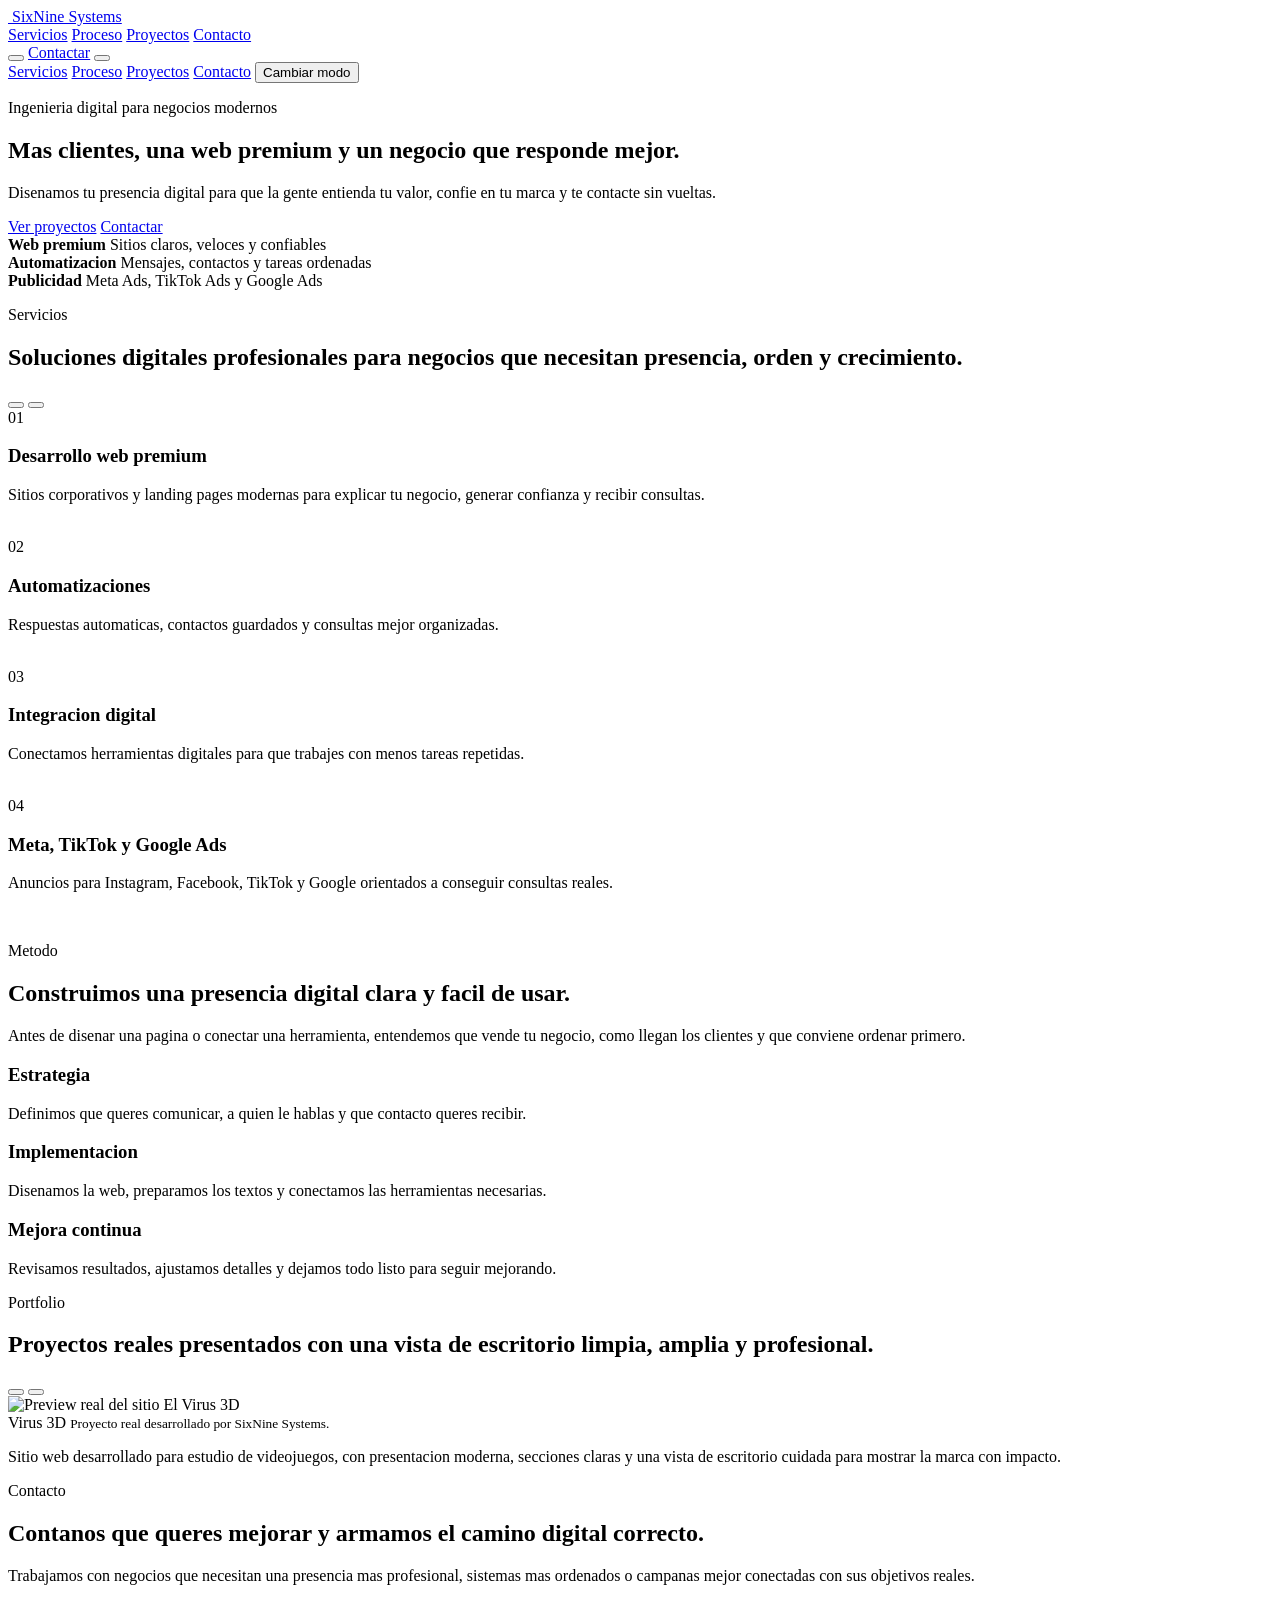
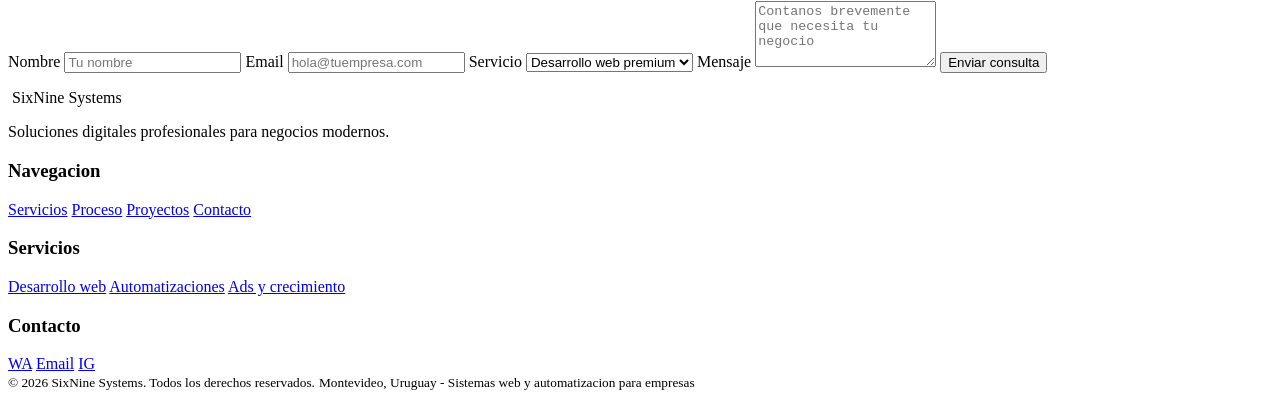
==== index.html @ ddf838e5 "Add initial HTML structure for SixNine Systems website This is the initial commit for the index.html" ====
<!doctype html>
<html lang="es">
  <head>
    <meta charset="UTF-8" />
    <meta name="viewport" content="width=device-width, initial-scale=1.0" />
    <title>SixNine Systems | Sistemas web y automatizacion para empresas</title>
    <meta
      name="description"
      content="SixNine Systems desarrolla landing pages, sitios web premium, automatizaciones, integraciones digitales y campanas de crecimiento para negocios modernos."
    />
    <link rel="preconnect" href="https://fonts.googleapis.com" />
    <link rel="preconnect" href="https://fonts.gstatic.com" crossorigin />
    <link
      href="https://fonts.googleapis.com/css2?family=Inter:wght@400;500;600;700;800&display=swap"
      rel="stylesheet"
    />
    <link rel="stylesheet" href="./styles.css?v=17" />
    <link rel="icon" href="./assets/favicon.ico" sizes="any" />
    <link rel="icon" type="image/png" href="./assets/favicon-69.png" />
    <link rel="apple-touch-icon" href="./assets/favicon/favicon-180.png" />
  </head>
  <body class="services-page" data-theme="light">
    <header class="site-header" data-header>
      <a class="brand" href="#top" aria-label="SixNine Systems inicio">
        <span class="brand-mark">
          <img src="./assets/logo-69.png" alt="" aria-hidden="true" />
        </span>
        <span>SixNine Systems</span>
      </a>
      <nav class="desktop-nav" aria-label="Navegacion principal">
        <a href="#servicios">Servicios</a>
        <a href="#proceso">Proceso</a>
        <a href="#portfolio">Proyectos</a>
        <a href="#contacto">Contacto</a>
      </nav>
      <button class="theme-toggle" type="button" aria-label="Cambiar a modo oscuro" data-theme-toggle>
        <span></span>
      </button>
      <a class="header-cta" href="#contacto">Contactar</a>
      <button class="menu-button" type="button" aria-label="Abrir menu" data-menu-button>
        <span></span>
        <span></span>
      </button>
    </header>

    <div class="mobile-panel" data-mobile-panel>
      <a href="#servicios">Servicios</a>
      <a href="#proceso">Proceso</a>
      <a href="#portfolio">Proyectos</a>
      <a href="#contacto">Contacto</a>
      <button class="mobile-theme" type="button" data-theme-toggle-mobile>Cambiar modo</button>
    </div>

    <main id="top">
      <section class="hero section-shell">
        <div class="hero-copy">
          <p class="eyebrow">Ingenieria digital para negocios modernos</p>
          <h1>Mas clientes, una web premium y un negocio que responde mejor.</h1>
          <p class="hero-text">
            Disenamos tu presencia digital para que la gente entienda tu valor, confie en tu marca y te contacte sin vueltas.
          </p>
          <div class="hero-actions">
            <a class="button primary" href="#portfolio">Ver proyectos</a>
            <a class="button secondary" href="#contacto">Contactar</a>
          </div>
        </div>
      </section>

      <section class="proof-strip" aria-label="Capacidades">
        <div>
          <strong>Web premium</strong>
          <span>Sitios claros, veloces y confiables</span>
        </div>
        <div>
          <strong>Automatizacion</strong>
          <span>Mensajes, contactos y tareas ordenadas</span>
        </div>
        <div>
          <strong>Publicidad</strong>
          <span>Meta Ads, TikTok Ads y Google Ads</span>
        </div>
      </section>

      <section class="section-shell split" id="servicios">
        <div class="section-heading services-heading">
          <div>
            <p class="eyebrow">Servicios</p>
            <h2>Soluciones digitales profesionales para negocios que necesitan presencia, orden y crecimiento.</h2>
          </div>
          <div class="carousel-controls service-controls" aria-label="Controles del carrusel de servicios">
            <button type="button" aria-label="Servicio anterior" data-services-prev></button>
            <button type="button" aria-label="Servicio siguiente" data-services-next></button>
          </div>
        </div>
        <div class="services-carousel" aria-label="Carrusel de servicios profesionales">
          <div class="services-track" data-services-track>
            <article class="service-card service-slide large is-active">
              <span>01</span>
              <h3>Desarrollo web premium</h3>
              <p>Sitios corporativos y landing pages modernas para explicar tu negocio, generar confianza y recibir consultas.</p>
              <img class="service-visual" src="./assets/service-web-premium.svg" alt="" aria-hidden="true" />
            </article>
            <article class="service-card service-slide">
              <span>02</span>
              <h3>Automatizaciones</h3>
              <p>Respuestas automaticas, contactos guardados y consultas mejor organizadas.</p>
              <img class="service-visual" src="./assets/service-automation.svg" alt="" aria-hidden="true" />
            </article>
            <article class="service-card service-slide">
              <span>03</span>
              <h3>Integracion digital</h3>
              <p>Conectamos herramientas digitales para que trabajes con menos tareas repetidas.</p>
              <img class="service-visual" src="./assets/service-integration.svg" alt="" aria-hidden="true" />
            </article>
            <article class="service-card service-slide">
              <span>04</span>
              <h3>Meta, TikTok y Google Ads</h3>
              <p>Anuncios para Instagram, Facebook, TikTok y Google orientados a conseguir consultas reales.</p>
              <img class="service-visual" src="./assets/service-ads-dashboard.svg" alt="" aria-hidden="true" />
            </article>
          </div>
        </div>
      </section>

      <section class="feature-band" id="proceso">
        <div class="section-shell automation-layout">
          <div>
            <p class="eyebrow">Metodo</p>
            <h2>Construimos una presencia digital clara y facil de usar.</h2>
            <p>
              Antes de disenar una pagina o conectar una herramienta, entendemos que vende tu negocio,
              como llegan los clientes y que conviene ordenar primero.
            </p>
          </div>
          <div class="automation-list">
            <article>
              <h3>Estrategia</h3>
              <p>Definimos que queres comunicar, a quien le hablas y que contacto queres recibir.</p>
            </article>
            <article>
              <h3>Implementacion</h3>
              <p>Disenamos la web, preparamos los textos y conectamos las herramientas necesarias.</p>
            </article>
            <article>
              <h3>Mejora continua</h3>
              <p>Revisamos resultados, ajustamos detalles y dejamos todo listo para seguir mejorando.</p>
            </article>
          </div>
        </div>
      </section>

      <section class="portfolio-section" id="portfolio">
        <div class="section-shell">
          <div class="section-heading portfolio-heading">
            <div>
              <p class="eyebrow">Portfolio</p>
              <h2>Proyectos reales presentados con una vista de escritorio limpia, amplia y profesional.</h2>
            </div>
            <div class="carousel-controls" aria-label="Controles del carrusel">
              <button type="button" aria-label="Proyecto anterior" data-carousel-prev></button>
              <button type="button" aria-label="Proyecto siguiente" data-carousel-next></button>
            </div>
          </div>
          <div class="portfolio-carousel" aria-label="Carrusel de proyectos destacados">
            <div class="carousel-track" data-carousel-track>
              <article class="portfolio-slide is-active real-project">
                <div class="project-preview clean-preview">
                  <div class="desktop-mockup image-mockup portfolio-photo">
                    <div class="mockup-bar"><span></span><span></span><span></span></div>
                    <img src="./assets/virus3d-preview.webp" alt="Preview real del sitio El Virus 3D" />
                  </div>
                </div>
                <div>
                  <span>Virus 3D</span>
                  <small>Proyecto real desarrollado por SixNine Systems.</small>
                  <p>Sitio web desarrollado para estudio de videojuegos, con presentacion moderna, secciones claras y una vista de escritorio cuidada para mostrar la marca con impacto.</p>
                </div>
              </article>
            </div>
            <div class="carousel-dots" data-carousel-dots aria-label="Indicadores del carrusel"></div>
          </div>
        </div>
      </section>

      <section class="section-shell contact-section" id="contacto">
        <div>
          <p class="eyebrow">Contacto</p>
          <h2>Contanos que queres mejorar y armamos el camino digital correcto.</h2>
          <p>
            Trabajamos con negocios que necesitan una presencia mas profesional, sistemas mas ordenados o campanas
            mejor conectadas con sus objetivos reales.
          </p>
        </div>
        <form class="contact-form" action="mailto:sixninesystems@gmail.com" method="post" enctype="text/plain" data-contact-form>
          <label>
            Nombre
            <input type="text" name="nombre" placeholder="Tu nombre" required />
          </label>
          <label>
            Email
            <input type="email" name="email" placeholder="hola@tuempresa.com" required />
          </label>
          <label>
            Servicio
            <select name="servicio">
              <option>Desarrollo web premium</option>
              <option>Landing page moderna</option>
              <option>Automatizaciones</option>
              <option>Meta Ads</option>
              <option>Google Ads</option>
            </select>
          </label>
          <label>
            Mensaje
            <textarea name="mensaje" rows="4" placeholder="Contanos brevemente que necesita tu negocio" required></textarea>
          </label>
          <button class="button primary" type="submit">Enviar consulta</button>
          <p class="form-note" data-contact-message aria-live="polite"></p>
        </form>
      </section>
    </main>

    <footer class="site-footer">
      <div class="footer-grid">
        <div class="footer-brand">
          <div class="footer-brand-head">
            <span class="footer-logo-mark">
              <img src="./assets/logo-69.png" alt="" aria-hidden="true" />
            </span>
            <span>SixNine Systems</span>
          </div>
          <p>Soluciones digitales profesionales para negocios modernos.</p>
        </div>
        <div>
          <h3>Navegacion</h3>
          <a href="#servicios">Servicios</a>
          <a href="#proceso">Proceso</a>
          <a href="#portfolio">Proyectos</a>
          <a href="#contacto">Contacto</a>
        </div>
        <div>
          <h3>Servicios</h3>
          <a href="#servicios">Desarrollo web</a>
          <a href="#servicios">Automatizaciones</a>
          <a href="#servicios">Ads y crecimiento</a>
        </div>
        <div>
          <h3>Contacto</h3>
          <div class="footer-social" aria-label="Canales de contacto">
            <a href="https://wa.me/59892663598" target="_blank" rel="noopener noreferrer" aria-label="WhatsApp">WA</a>
            <a href="mailto:sixninesystems@gmail.com" aria-label="Correo">Email</a>
            <a href="https://instagram.com/sixnine.systems" target="_blank" rel="noopener noreferrer" aria-label="Instagram">IG</a>
          </div>
        </div>
      </div>
      <div class="footer-bottom">
        <small>&copy; 2026 SixNine Systems. Todos los derechos reservados.</small>
        <small>Montevideo, Uruguay - Sistemas web y automatizacion para empresas</small>
      </div>
    </footer>

    <script src="./script.js"></script>
  </body>
</html>
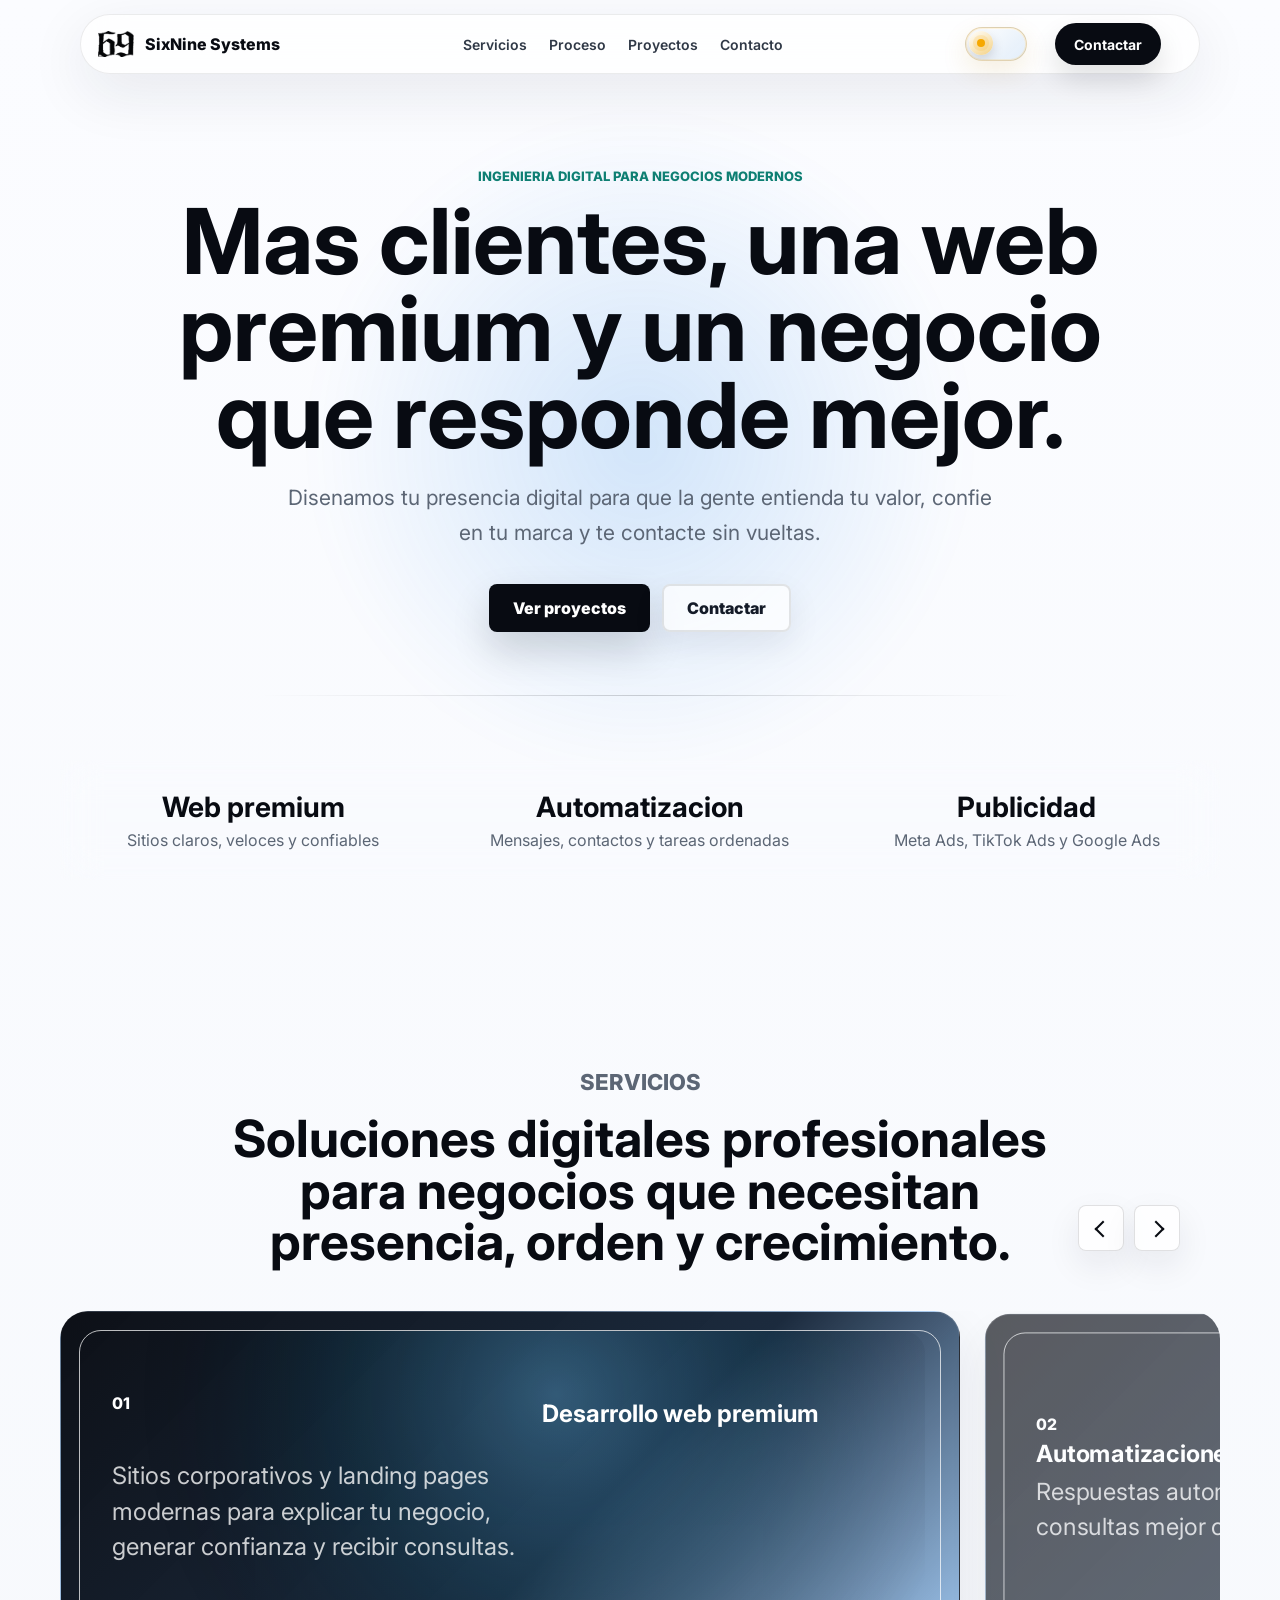
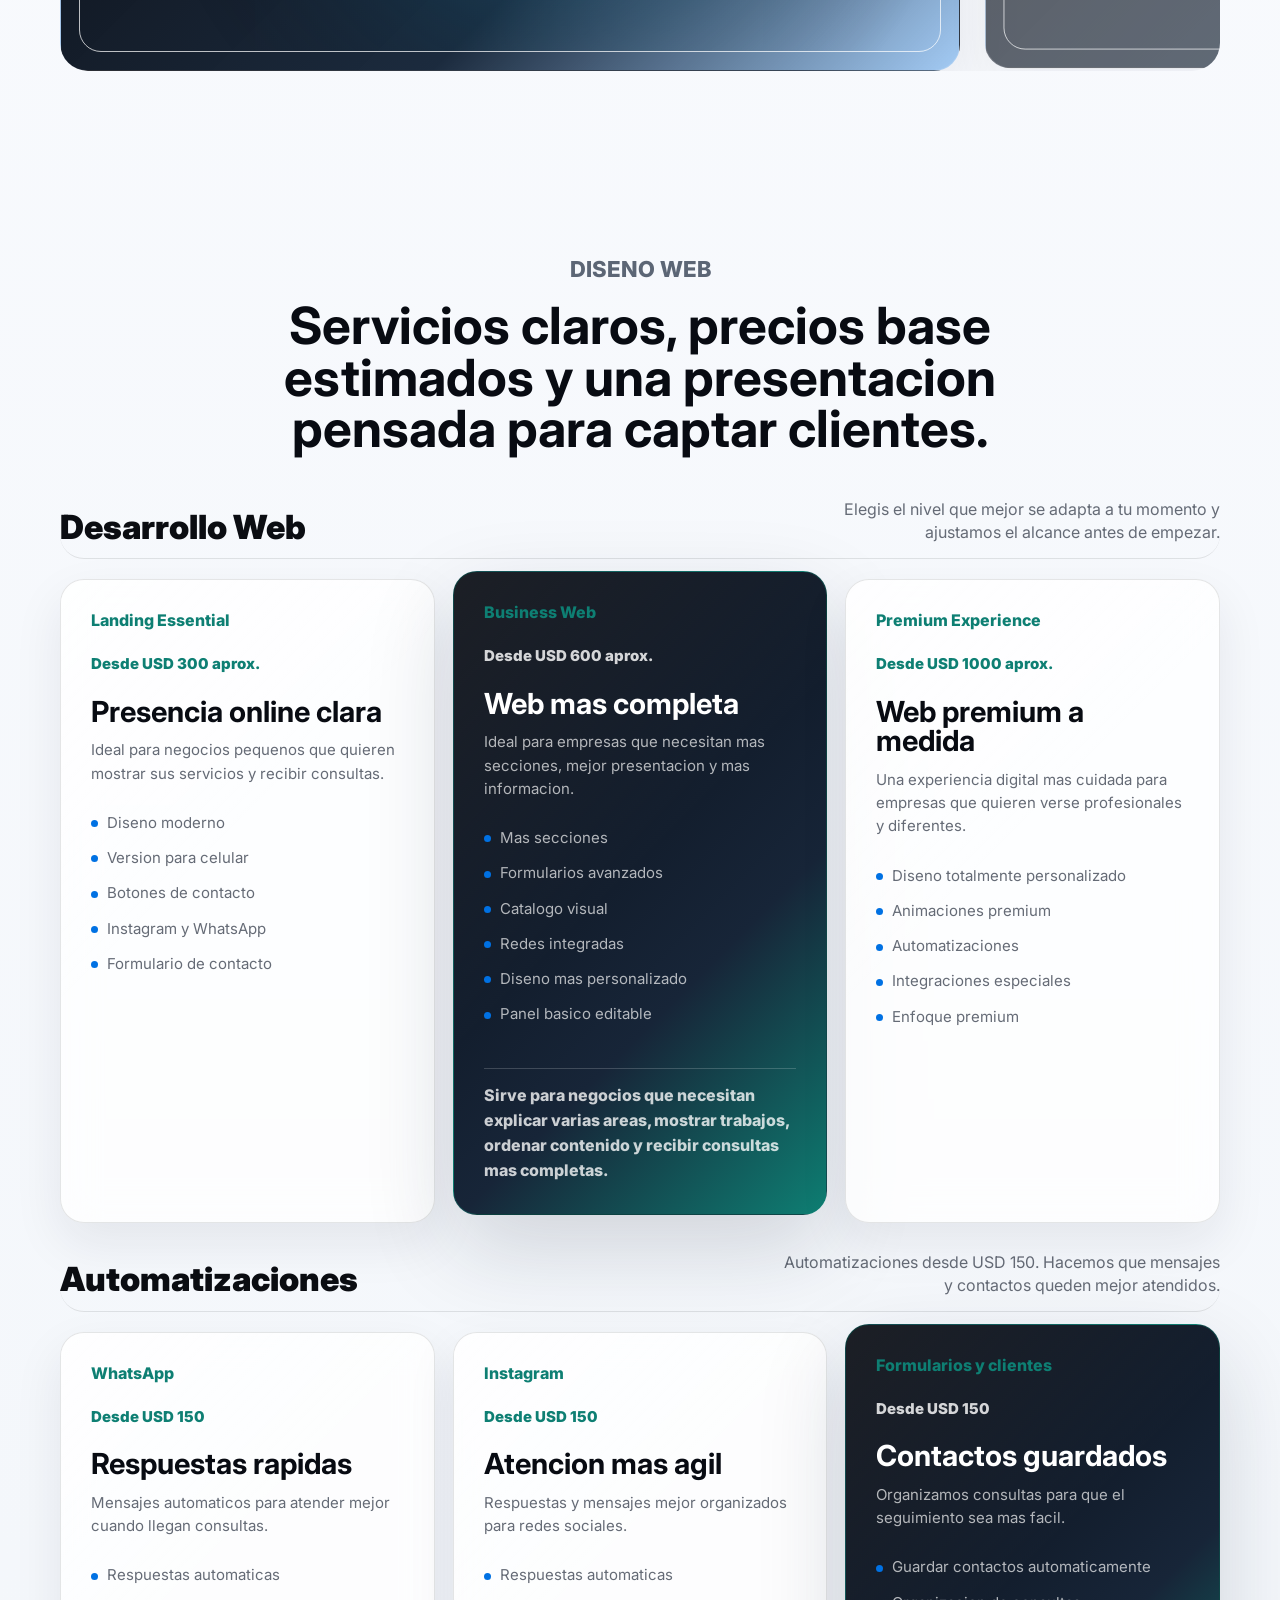
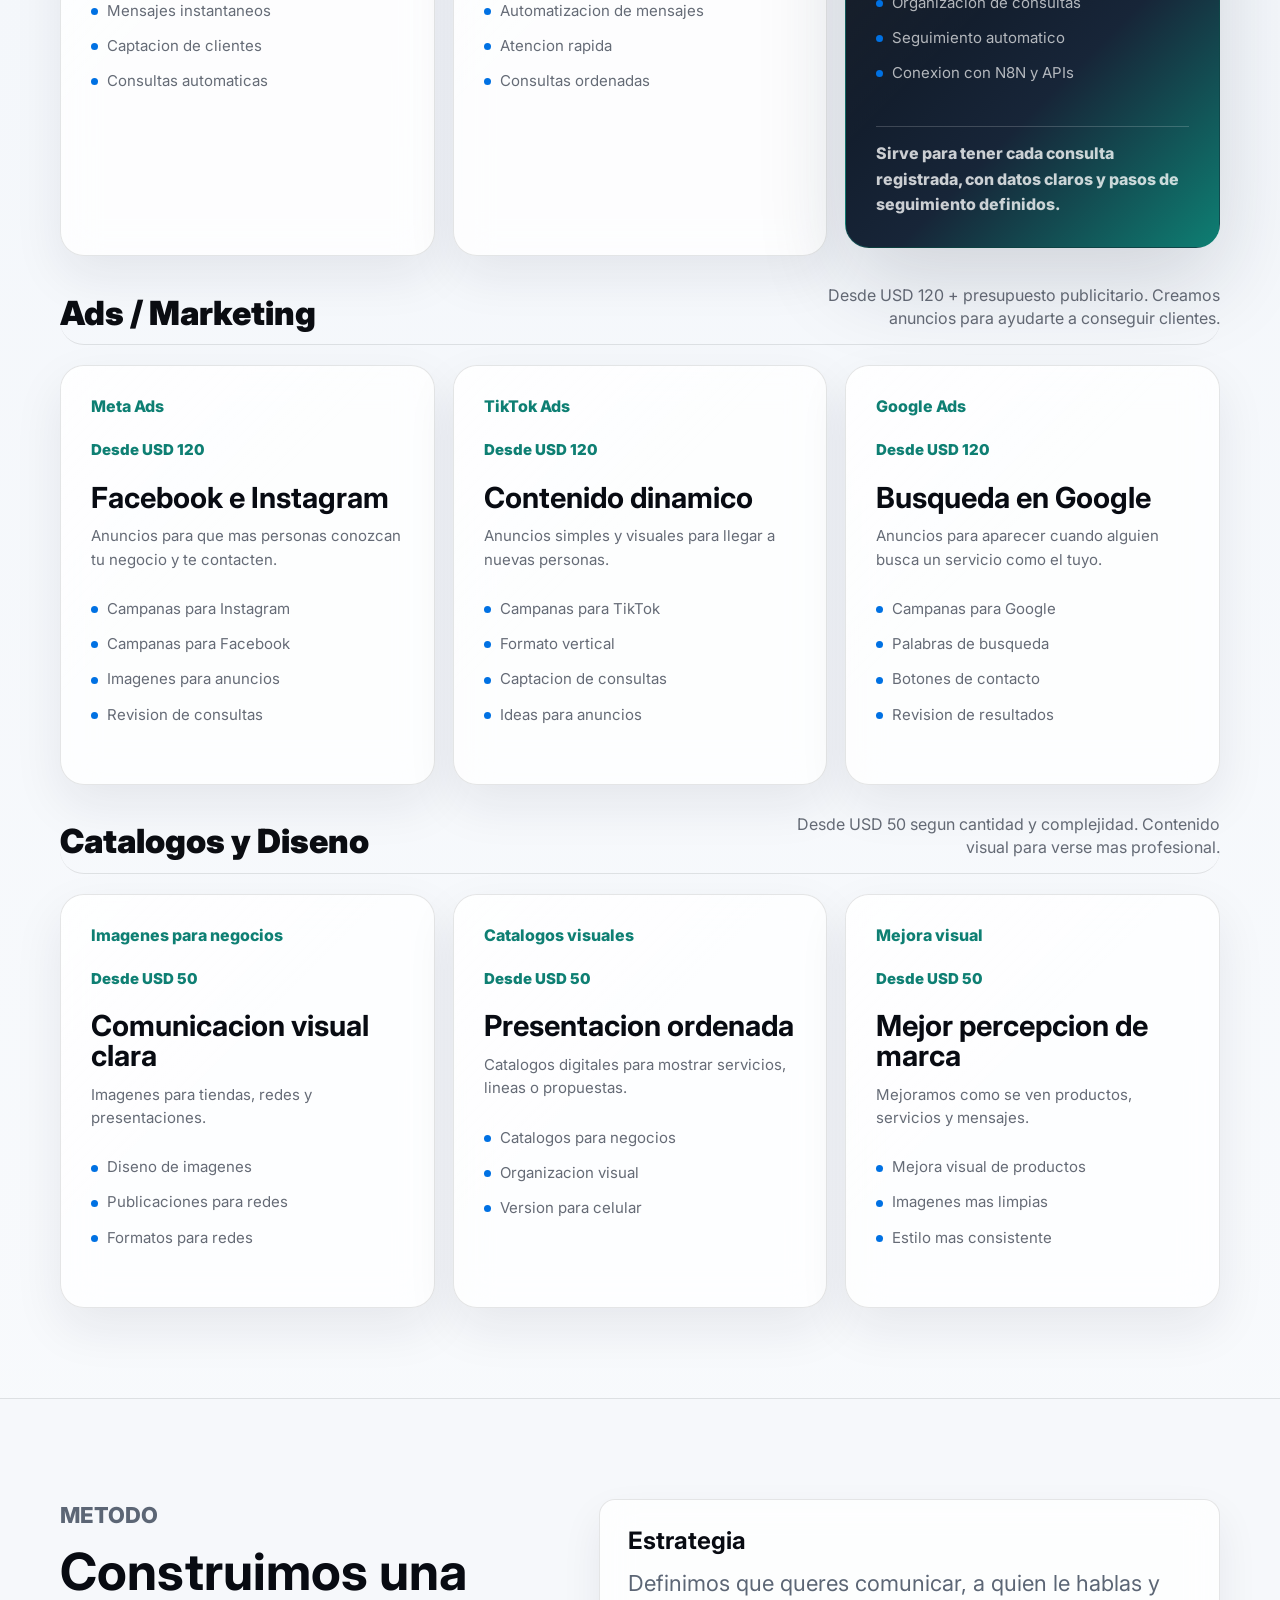
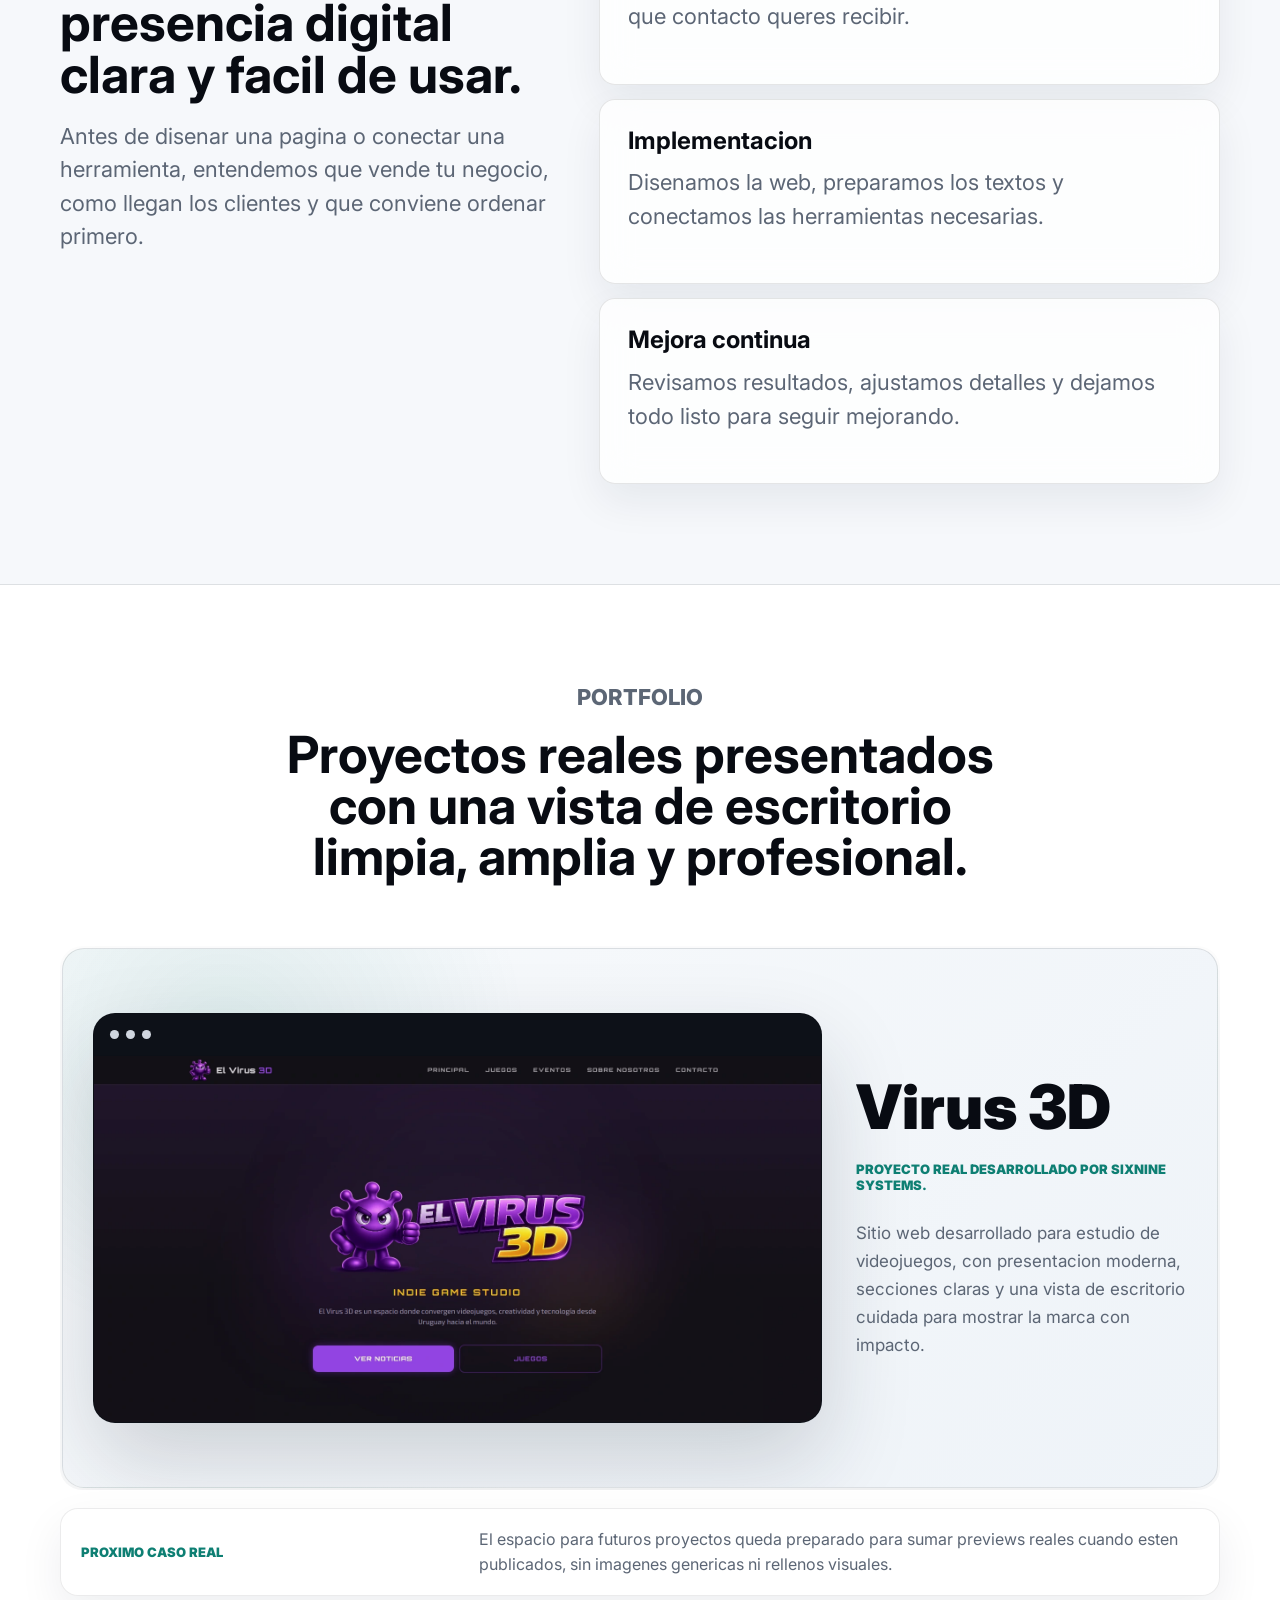
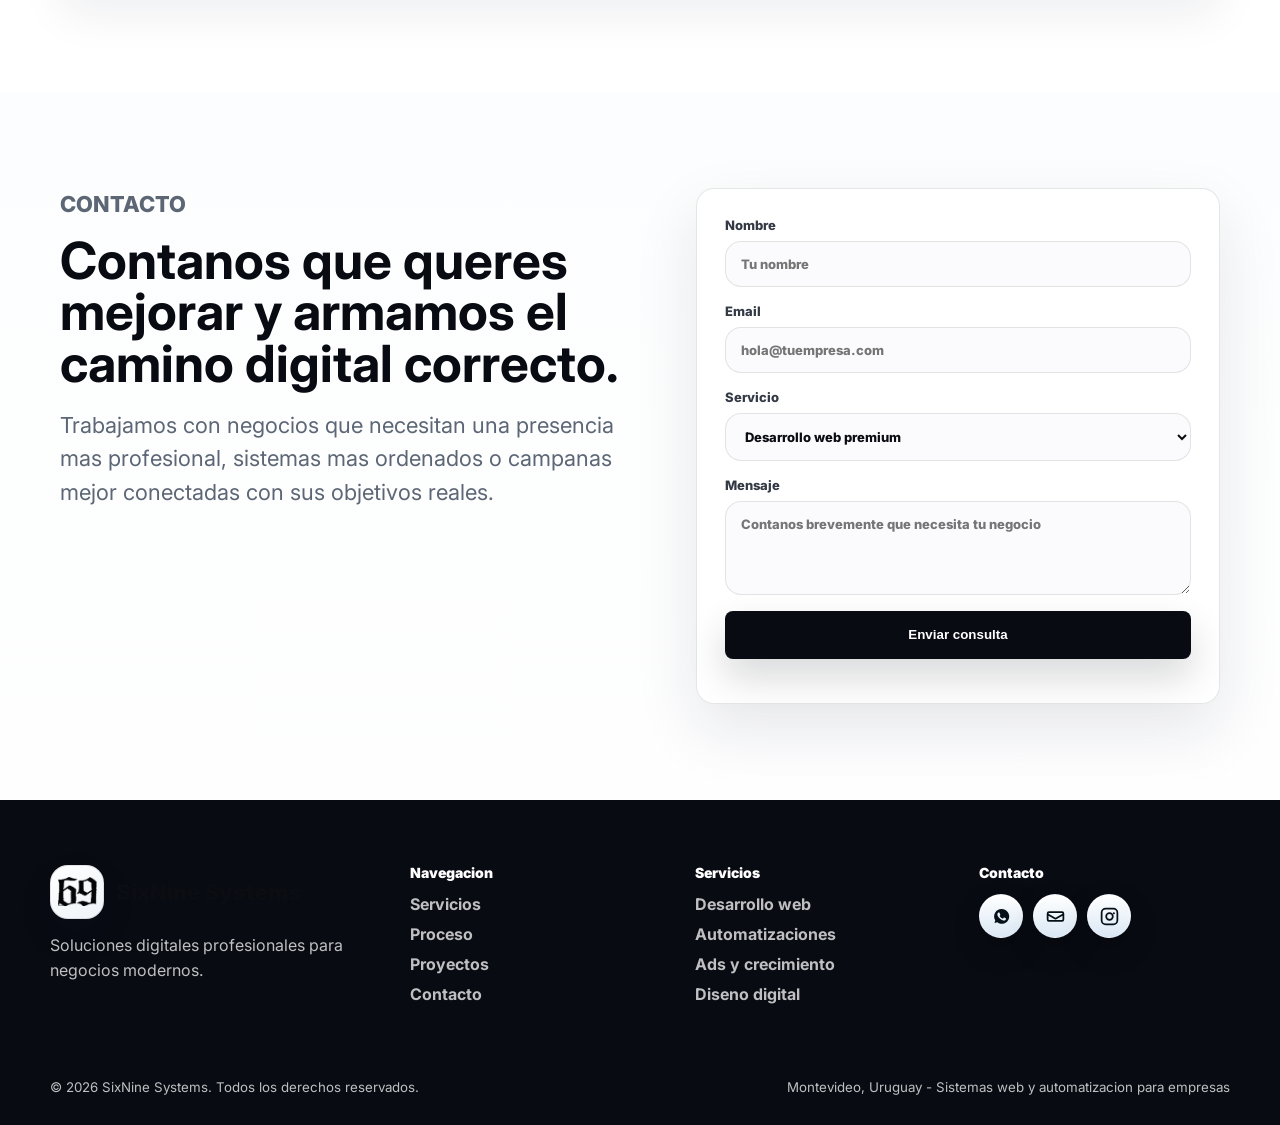
==== commit 349864f9: "Add SixNine Systems landing website" ====
--- a/index.html
+++ b/index.html
@@ -118,6 +118,241 @@
               <p>Anuncios para Instagram, Facebook, TikTok y Google orientados a conseguir consultas reales.</p>
               <img class="service-visual" src="./assets/service-ads-dashboard.svg" alt="" aria-hidden="true" />
             </article>
+            <article class="service-card service-slide">
+              <span>05</span>
+              <h3>Catalogos e imagenes</h3>
+              <p>Diseno de catalogos visuales, piezas para redes y presentaciones digitales para negocios.</p>
+              <img class="service-visual" src="./assets/service-catalog-design.svg" alt="" aria-hidden="true" />
+            </article>
+            <article class="service-card service-slide">
+              <span>06</span>
+              <h3>Mejora digital para empresas</h3>
+              <p>Mejoramos la forma en que tu negocio se presenta, responde y organiza sus contactos.</p>
+              <img class="service-visual" src="./assets/service-business-upgrade.svg" alt="" aria-hidden="true" />
+            </article>
+          </div>
+        </div>
+      </section>
+
+      <section class="section-shell services-catalog" id="diseno-web">
+        <div class="section-heading">
+          <p class="eyebrow">Diseno Web</p>
+          <h2>Servicios claros, precios base estimados y una presentacion pensada para captar clientes.</h2>
+        </div>
+        <div class="plan-category">
+          <div class="plan-category-heading">
+            <p>Desarrollo Web</p>
+            <span>Elegis el nivel que mejor se adapta a tu momento y ajustamos el alcance antes de empezar.</span>
+          </div>
+          <div class="pricing-grid service-tier-grid">
+            <article class="price-card expand-card" data-expand-card data-expand-group="web" tabindex="0" aria-expanded="false">
+              <p>Landing Essential</p>
+              <strong class="price-pill">Desde USD 300 aprox.</strong>
+              <h3>Presencia online clara</h3>
+              <span>Ideal para negocios pequenos que quieren mostrar sus servicios y recibir consultas.</span>
+              <ul>
+                <li>Diseno moderno</li>
+                <li>Version para celular</li>
+                <li>Botones de contacto</li>
+                <li>Instagram y WhatsApp</li>
+                <li>Formulario de contacto</li>
+              </ul>
+              <div class="card-more">
+                <p>Una web directa para que la gente entienda que haces, vea tu negocio con confianza y pueda contactarte facil.</p>
+              </div>
+            </article>
+            <article class="price-card featured expand-card is-expanded" data-expand-card data-expand-group="web" tabindex="0" aria-expanded="true">
+              <p>Business Web</p>
+              <strong class="price-pill">Desde USD 600 aprox.</strong>
+              <h3>Web mas completa</h3>
+              <span>Ideal para empresas que necesitan mas secciones, mejor presentacion y mas informacion.</span>
+              <ul>
+                <li>Mas secciones</li>
+                <li>Formularios avanzados</li>
+                <li>Catalogo visual</li>
+                <li>Redes integradas</li>
+                <li>Diseno mas personalizado</li>
+                <li>Panel basico editable</li>
+              </ul>
+              <div class="card-more">
+                <p>Sirve para negocios que necesitan explicar varias areas, mostrar trabajos, ordenar contenido y recibir consultas mas completas.</p>
+              </div>
+            </article>
+            <article class="price-card expand-card" data-expand-card data-expand-group="web" tabindex="0" aria-expanded="false">
+              <p>Premium Experience</p>
+              <strong class="price-pill">Desde USD 1000 aprox.</strong>
+              <h3>Web premium a medida</h3>
+              <span>Una experiencia digital mas cuidada para empresas que quieren verse profesionales y diferentes.</span>
+              <ul>
+                <li>Diseno totalmente personalizado</li>
+                <li>Animaciones premium</li>
+                <li>Automatizaciones</li>
+                <li>Integraciones especiales</li>
+                <li>Enfoque premium</li>
+              </ul>
+              <div class="card-more">
+                <p>Para marcas que quieren una web muy cuidada, con detalles visuales modernos y funciones conectadas a su forma de trabajar.</p>
+              </div>
+            </article>
+          </div>
+        </div>
+
+        <div class="plan-category">
+          <div class="plan-category-heading">
+            <p>Automatizaciones</p>
+            <span>Automatizaciones desde USD 150. Hacemos que mensajes y contactos queden mejor atendidos.</span>
+          </div>
+          <div class="pricing-grid auto-grid service-tier-grid">
+            <article class="price-card expand-card" data-expand-card data-expand-group="auto" tabindex="0" aria-expanded="false">
+              <p>WhatsApp</p>
+              <strong class="price-pill">Desde USD 150</strong>
+              <h3>Respuestas rapidas</h3>
+              <span>Mensajes automaticos para atender mejor cuando llegan consultas.</span>
+              <ul>
+                <li>Respuestas automaticas</li>
+                <li>Mensajes instantaneos</li>
+                <li>Captacion de clientes</li>
+                <li>Consultas automaticas</li>
+              </ul>
+              <div class="card-more">
+                <p>Ayuda a responder mas rapido, ordenar preguntas frecuentes y no perder contactos importantes.</p>
+              </div>
+            </article>
+            <article class="price-card expand-card" data-expand-card data-expand-group="auto" tabindex="0" aria-expanded="false">
+              <p>Instagram</p>
+              <strong class="price-pill">Desde USD 150</strong>
+              <h3>Atencion mas agil</h3>
+              <span>Respuestas y mensajes mejor organizados para redes sociales.</span>
+              <ul>
+                <li>Respuestas automaticas</li>
+                <li>Automatizacion de mensajes</li>
+                <li>Atencion rapida</li>
+                <li>Consultas ordenadas</li>
+              </ul>
+              <div class="card-more">
+                <p>Ideal para negocios que reciben muchas preguntas por redes y necesitan contestar mejor.</p>
+              </div>
+            </article>
+            <article class="price-card featured expand-card is-expanded" data-expand-card data-expand-group="auto" tabindex="0" aria-expanded="true">
+              <p>Formularios y clientes</p>
+              <strong class="price-pill">Desde USD 150</strong>
+              <h3>Contactos guardados</h3>
+              <span>Organizamos consultas para que el seguimiento sea mas facil.</span>
+              <ul>
+                <li>Guardar contactos automaticamente</li>
+                <li>Organizacion de consultas</li>
+                <li>Seguimiento automatico</li>
+                <li>Conexion con N8N y APIs</li>
+              </ul>
+              <div class="card-more">
+                <p>Sirve para tener cada consulta registrada, con datos claros y pasos de seguimiento definidos.</p>
+              </div>
+            </article>
+          </div>
+        </div>
+
+        <div class="plan-category">
+          <div class="plan-category-heading">
+            <p>Ads / Marketing</p>
+            <span>Desde USD 120 + presupuesto publicitario. Creamos anuncios para ayudarte a conseguir clientes.</span>
+          </div>
+          <div class="pricing-grid service-tier-grid">
+            <article class="price-card expand-card" data-expand-card data-expand-group="ads" tabindex="0" aria-expanded="false">
+              <p>Meta Ads</p>
+              <strong class="price-pill">Desde USD 120</strong>
+              <h3>Facebook e Instagram</h3>
+              <span>Anuncios para que mas personas conozcan tu negocio y te contacten.</span>
+              <ul>
+                <li>Campanas para Instagram</li>
+                <li>Campanas para Facebook</li>
+                <li>Imagenes para anuncios</li>
+                <li>Revision de consultas</li>
+              </ul>
+              <div class="card-more">
+                <p>Preparamos anuncios claros, con piezas visuales y seguimiento basico de los contactos generados.</p>
+              </div>
+            </article>
+            <article class="price-card expand-card" data-expand-card data-expand-group="ads" tabindex="0" aria-expanded="false">
+              <p>TikTok Ads</p>
+              <strong class="price-pill">Desde USD 120</strong>
+              <h3>Contenido dinamico</h3>
+              <span>Anuncios simples y visuales para llegar a nuevas personas.</span>
+              <ul>
+                <li>Campanas para TikTok</li>
+                <li>Formato vertical</li>
+                <li>Captacion de consultas</li>
+                <li>Ideas para anuncios</li>
+              </ul>
+              <div class="card-more">
+                <p>Una opcion util para negocios que quieren mostrarse con videos cortos y mensajes directos.</p>
+              </div>
+            </article>
+            <article class="price-card expand-card" data-expand-card data-expand-group="ads" tabindex="0" aria-expanded="false">
+              <p>Google Ads</p>
+              <strong class="price-pill">Desde USD 120</strong>
+              <h3>Busqueda en Google</h3>
+              <span>Anuncios para aparecer cuando alguien busca un servicio como el tuyo.</span>
+              <ul>
+                <li>Campanas para Google</li>
+                <li>Palabras de busqueda</li>
+                <li>Botones de contacto</li>
+                <li>Revision de resultados</li>
+              </ul>
+              <div class="card-more">
+                <p>Ayuda a captar personas que ya estan buscando lo que tu negocio ofrece.</p>
+              </div>
+            </article>
+          </div>
+        </div>
+
+        <div class="plan-category">
+          <div class="plan-category-heading">
+            <p>Catalogos y Diseno</p>
+            <span>Desde USD 50 segun cantidad y complejidad. Contenido visual para verse mas profesional.</span>
+          </div>
+          <div class="pricing-grid service-tier-grid design-tier-grid">
+            <article class="price-card expand-card" data-expand-card data-expand-group="design" tabindex="0" aria-expanded="false">
+              <p>Imagenes para negocios</p>
+              <strong class="price-pill">Desde USD 50</strong>
+              <h3>Comunicacion visual clara</h3>
+              <span>Imagenes para tiendas, redes y presentaciones.</span>
+              <ul>
+                <li>Diseno de imagenes</li>
+                <li>Publicaciones para redes</li>
+                <li>Formatos para redes</li>
+              </ul>
+              <div class="card-more">
+                <p>Mejoramos la forma en que se ve tu negocio en Instagram, WhatsApp, catalogos y anuncios.</p>
+              </div>
+            </article>
+            <article class="price-card expand-card" data-expand-card data-expand-group="design" tabindex="0" aria-expanded="false">
+              <p>Catalogos visuales</p>
+              <strong class="price-pill">Desde USD 50</strong>
+              <h3>Presentacion ordenada</h3>
+              <span>Catalogos digitales para mostrar servicios, lineas o propuestas.</span>
+              <ul>
+                <li>Catalogos para negocios</li>
+                <li>Organizacion visual</li>
+                <li>Version para celular</li>
+              </ul>
+              <div class="card-more">
+                <p>Ordenamos la informacion para que tus clientes entiendan rapido que ofreces.</p>
+              </div>
+            </article>
+            <article class="price-card expand-card" data-expand-card data-expand-group="design" tabindex="0" aria-expanded="false">
+              <p>Mejora visual</p>
+              <strong class="price-pill">Desde USD 50</strong>
+              <h3>Mejor percepcion de marca</h3>
+              <span>Mejoramos como se ven productos, servicios y mensajes.</span>
+              <ul>
+                <li>Mejora visual de productos</li>
+                <li>Imagenes mas limpias</li>
+                <li>Estilo mas consistente</li>
+              </ul>
+              <div class="card-more">
+                <p>Un ajuste visual cuidado puede hacer que tus productos o servicios se perciban mas confiables.</p>
+              </div>
+            </article>
           </div>
         </div>
       </section>
@@ -161,6 +396,7 @@
               <button type="button" aria-label="Proyecto siguiente" data-carousel-next></button>
             </div>
           </div>
+
           <div class="portfolio-carousel" aria-label="Carrusel de proyectos destacados">
             <div class="carousel-track" data-carousel-track>
               <article class="portfolio-slide is-active real-project">
@@ -179,6 +415,10 @@
             </div>
             <div class="carousel-dots" data-carousel-dots aria-label="Indicadores del carrusel"></div>
           </div>
+          <div class="future-project-note">
+            <span>Proximo caso real</span>
+            <p>El espacio para futuros proyectos queda preparado para sumar previews reales cuando esten publicados, sin imagenes genericas ni rellenos visuales.</p>
+          </div>
         </div>
       </section>
 
@@ -206,8 +446,12 @@
               <option>Desarrollo web premium</option>
               <option>Landing page moderna</option>
               <option>Automatizaciones</option>
+              <option>Integracion de herramientas</option>
               <option>Meta Ads</option>
+              <option>TikTok Ads</option>
               <option>Google Ads</option>
+              <option>Catalogos e imagenes</option>
+              <option>Mejora digital</option>
             </select>
           </label>
           <label>
@@ -243,13 +487,26 @@
           <a href="#servicios">Desarrollo web</a>
           <a href="#servicios">Automatizaciones</a>
           <a href="#servicios">Ads y crecimiento</a>
+          <a href="#servicios">Diseno digital</a>
         </div>
         <div>
           <h3>Contacto</h3>
           <div class="footer-social" aria-label="Canales de contacto">
-            <a href="https://wa.me/59892663598" target="_blank" rel="noopener noreferrer" aria-label="WhatsApp">WA</a>
-            <a href="mailto:sixninesystems@gmail.com" aria-label="Correo">Email</a>
-            <a href="https://instagram.com/sixnine.systems" target="_blank" rel="noopener noreferrer" aria-label="Instagram">IG</a>
+            <a href="https://wa.me/59892663598" target="_blank" rel="noopener noreferrer" aria-label="WhatsApp">
+              <svg viewBox="0 0 24 24" aria-hidden="true">
+                <path d="M12.04 3.5a8.42 8.42 0 0 0-7.18 12.82l-.86 3.18 3.26-.85A8.43 8.43 0 1 0 12.04 3.5Zm4.9 11.93c-.2.56-1.15 1.08-1.6 1.15-.42.06-.95.09-1.53-.1-.35-.11-.8-.26-1.38-.51-2.42-1.05-4-3.48-4.12-3.64-.12-.16-.98-1.3-.98-2.48 0-1.18.62-1.76.84-2 .22-.23.48-.29.64-.29h.46c.15 0 .35-.06.55.42.2.49.69 1.67.75 1.79.06.12.1.26.02.42-.08.16-.12.26-.24.4-.12.14-.25.31-.36.42-.12.12-.25.25-.1.49.14.24.63 1.04 1.36 1.69.93.83 1.72 1.09 1.96 1.21.24.12.38.1.52-.06.16-.18.6-.7.76-.94.16-.24.32-.2.54-.12.22.08 1.41.66 1.65.78.24.12.4.18.46.28.06.1.06.58-.14 1.14Z" />
+              </svg>
+            </a>
+            <a href="mailto:sixninesystems@gmail.com" aria-label="Correo">
+              <svg viewBox="0 0 24 24" aria-hidden="true">
+                <path d="M4.5 6h15A2.5 2.5 0 0 1 22 8.5v7A2.5 2.5 0 0 1 19.5 18h-15A2.5 2.5 0 0 1 2 15.5v-7A2.5 2.5 0 0 1 4.5 6Zm0 2a.5.5 0 0 0-.5.5v.24l8 4.56 8-4.56V8.5a.5.5 0 0 0-.5-.5h-15Zm15 8a.5.5 0 0 0 .5-.5v-4.46l-7.5 4.28a1 1 0 0 1-1 0L4 11.04v4.46a.5.5 0 0 0 .5.5h15Z" />
+              </svg>
+            </a>
+            <a href="https://instagram.com/sixnine.systems" target="_blank" rel="noopener noreferrer" aria-label="Instagram">
+              <svg viewBox="0 0 24 24" aria-hidden="true">
+                <path d="M7.7 2h8.6A5.7 5.7 0 0 1 22 7.7v8.6a5.7 5.7 0 0 1-5.7 5.7H7.7A5.7 5.7 0 0 1 2 16.3V7.7A5.7 5.7 0 0 1 7.7 2Zm0 2A3.7 3.7 0 0 0 4 7.7v8.6A3.7 3.7 0 0 0 7.7 20h8.6a3.7 3.7 0 0 0 3.7-3.7V7.7A3.7 3.7 0 0 0 16.3 4H7.7ZM12 7.2A4.8 4.8 0 1 1 12 16.8 4.8 4.8 0 0 1 12 7.2Zm0 2A2.8 2.8 0 1 0 12 14.8 2.8 2.8 0 0 0 12 9.2Zm5-2.05a1.15 1.15 0 1 1 0 2.3 1.15 1.15 0 0 1 0-2.3Z" />
+              </svg>
+            </a>
           </div>
         </div>
       </div>
--- a/styles.css
+++ b/styles.css
@@ -0,0 +1,7049 @@
+:root {
+  color-scheme: light;
+  --ink: #0b0d12;
+  --muted: #656b76;
+  --soft: #f5f5f7;
+  --soft-2: #fbfbfd;
+  --line: rgba(10, 13, 18, 0.1);
+  --glass: rgba(255, 255, 255, 0.74);
+  --blue: #0071e3;
+  --blue-dark: #005bb8;
+  --gold: #c8a15d;
+  --radius: 28px;
+  --shadow: 0 30px 90px rgba(20, 28, 45, 0.14);
+}
+
+* {
+  box-sizing: border-box;
+}
+
+html {
+  scroll-behavior: smooth;
+}
+
+body {
+  margin: 0;
+  font-family: Inter, -apple-system, BlinkMacSystemFont, "Segoe UI", sans-serif;
+  color: var(--ink);
+  background: #fff;
+  -webkit-font-smoothing: antialiased;
+  transition: background 220ms ease, color 220ms ease;
+}
+
+a {
+  color: inherit;
+  text-decoration: none;
+}
+
+img {
+  display: block;
+  max-width: 100%;
+}
+
+[hidden] {
+  display: none !important;
+}
+
+.site-header {
+  position: fixed;
+  top: 14px;
+  left: 50%;
+  z-index: 50;
+  display: grid;
+  grid-template-columns: auto 1fr auto auto auto;
+  align-items: center;
+  gap: 28px;
+  width: min(1120px, calc(100% - 28px));
+  min-height: 56px;
+  padding: 8px 10px 8px 16px;
+  border: 1px solid rgba(255, 255, 255, 0.56);
+  border-radius: 999px;
+  background: rgba(246, 246, 248, 0.72);
+  box-shadow: 0 18px 60px rgba(0, 0, 0, 0.1);
+  backdrop-filter: blur(22px) saturate(180%);
+  transform: translateX(-50%);
+}
+
+.theme-toggle {
+  position: relative;
+  width: 62px;
+  height: 34px;
+  border: 1px solid rgba(191, 137, 32, 0.34);
+  border-radius: 999px;
+  background:
+    radial-gradient(circle at 25% 48%, rgba(255, 205, 104, 0.72), transparent 24%),
+    linear-gradient(135deg, rgba(255, 255, 255, 0.95), rgba(224, 236, 249, 0.94));
+  box-shadow:
+    inset 0 0 0 1px rgba(255, 205, 104, 0.22),
+    inset 0 1px 1px rgba(255, 255, 255, 0.95),
+    0 10px 26px rgba(191, 137, 32, 0.14);
+  cursor: pointer;
+  overflow: hidden;
+  transition: border-color 220ms ease, background 220ms ease, box-shadow 220ms ease;
+}
+
+.theme-toggle::before {
+  position: absolute;
+  inset: 0;
+  content: "";
+  background:
+    radial-gradient(circle at 78% 34%, rgba(255, 255, 255, 0.95) 0 2px, transparent 3px),
+    radial-gradient(circle at 82% 66%, rgba(255, 255, 255, 0.72) 0 1px, transparent 2px);
+  opacity: 0;
+  transition: opacity 220ms ease;
+}
+
+.theme-toggle span {
+  position: absolute;
+  top: 3px;
+  left: 3px;
+  display: grid;
+  width: 24px;
+  height: 24px;
+  place-items: center;
+  border-radius: 50%;
+  background: linear-gradient(145deg, #ffffff, #f4d285);
+  box-shadow: 0 5px 12px rgba(20, 28, 45, 0.18);
+  transition: transform 220ms ease, background 220ms ease;
+}
+
+.theme-toggle span::before {
+  display: block;
+  width: 8px;
+  height: 8px;
+  content: "";
+  border-radius: 50%;
+  background: #f6a800;
+  box-shadow: 0 0 0 4px rgba(246, 168, 0, 0.16);
+  transition: background 220ms ease, box-shadow 220ms ease;
+}
+
+.mobile-theme {
+  display: inline-flex;
+  align-items: center;
+  justify-content: center;
+  min-height: 44px;
+  border: 0;
+  border-radius: 16px;
+  color: #fff;
+  background: var(--ink);
+  font: inherit;
+  font-weight: 800;
+}
+
+.brand,
+.desktop-nav,
+.header-cta {
+  display: flex;
+  align-items: center;
+}
+
+.brand {
+  gap: 10px;
+  font-weight: 800;
+  letter-spacing: 0;
+}
+
+.brand-mark {
+  display: grid;
+  width: 38px;
+  height: 32px;
+  place-items: center;
+  background: transparent;
+  box-shadow: none;
+  overflow: hidden;
+}
+
+.brand-mark img {
+  width: 36px;
+  height: 29px;
+  object-fit: contain;
+}
+
+.desktop-nav {
+  justify-content: center;
+  gap: 22px;
+  color: #3f4550;
+  font-size: 14px;
+  font-weight: 600;
+}
+
+.desktop-nav a {
+  transition: color 180ms ease;
+}
+
+.desktop-nav a:hover {
+  color: var(--ink);
+}
+
+.header-cta {
+  min-height: 38px;
+  padding: 0 18px;
+  border-radius: 999px;
+  color: #fff;
+  font-size: 14px;
+  font-weight: 700;
+  background: var(--ink);
+}
+
+.menu-button {
+  display: none;
+  width: 40px;
+  height: 40px;
+  border: 0;
+  border-radius: 50%;
+  background: #fff;
+}
+
+.menu-button span {
+  display: block;
+  width: 16px;
+  height: 2px;
+  margin: 4px auto;
+  border-radius: 99px;
+  background: var(--ink);
+}
+
+.mobile-panel {
+  position: fixed;
+  top: 82px;
+  left: 50%;
+  z-index: 40;
+  display: none;
+  width: min(360px, calc(100% - 28px));
+  padding: 16px;
+  border-radius: 24px;
+  background: rgba(255, 255, 255, 0.9);
+  box-shadow: var(--shadow);
+  backdrop-filter: blur(24px);
+  transform: translateX(-50%);
+}
+
+.mobile-panel.is-open {
+  display: grid;
+  gap: 6px;
+}
+
+.mobile-panel a {
+  padding: 14px;
+  border-radius: 16px;
+  font-weight: 700;
+}
+
+.section-shell {
+  width: min(1180px, calc(100% - 40px));
+  margin: 0 auto;
+}
+
+.hero {
+  display: flex;
+  min-height: 92svh;
+  padding: 136px 0 76px;
+  align-items: center;
+  justify-content: center;
+  text-align: center;
+}
+
+.hero-copy {
+  width: min(100%, 1160px);
+  margin: 0 auto;
+}
+
+.eyebrow {
+  margin: 0 0 14px;
+  color: var(--blue);
+  font-size: 13px;
+  font-weight: 800;
+  letter-spacing: 0;
+  text-transform: uppercase;
+}
+
+h1,
+h2,
+h3,
+p {
+  margin-top: 0;
+}
+
+h1 {
+  max-width: 1120px;
+  margin-right: auto;
+  margin-left: auto;
+  margin-bottom: 24px;
+  font-size: clamp(52px, 6.1vw, 86px);
+  line-height: 0.96;
+  letter-spacing: 0;
+}
+
+h2 {
+  margin-bottom: 20px;
+  font-size: clamp(34px, 5vw, 66px);
+  line-height: 1;
+  letter-spacing: 0;
+}
+
+h3 {
+  margin-bottom: 12px;
+  font-size: 24px;
+  line-height: 1.12;
+}
+
+.hero-text,
+.section-heading p,
+.automation-layout p,
+.contact-section p {
+  color: var(--muted);
+  font-size: clamp(18px, 2vw, 22px);
+  line-height: 1.52;
+}
+
+.hero-text {
+  max-width: 880px;
+  margin-right: auto;
+  margin-left: auto;
+}
+
+.hero-actions {
+  display: flex;
+  flex-wrap: wrap;
+  justify-content: center;
+  gap: 14px;
+  margin-top: 34px;
+}
+
+.brand-carousel {
+  width: min(100%, 1120px);
+  margin: 52px auto 0;
+  padding: 30px 0 24px;
+  border: 1px solid rgba(10, 13, 18, 0.08);
+  border-radius: 28px;
+  background:
+    linear-gradient(180deg, rgba(255, 255, 255, 0.86), rgba(246, 250, 255, 0.72));
+  box-shadow: 0 26px 80px rgba(20, 28, 45, 0.08);
+  overflow: hidden;
+}
+
+.brand-carousel p {
+  margin: 0 20px 24px;
+  color: var(--ink);
+  font-size: 22px;
+  font-weight: 900;
+}
+
+.brand-marquee {
+  position: relative;
+  overflow: hidden;
+  padding: 8px 0;
+}
+
+.brand-marquee::before,
+.brand-marquee::after {
+  position: absolute;
+  top: 0;
+  bottom: 0;
+  z-index: 2;
+  width: 120px;
+  content: "";
+  pointer-events: none;
+}
+
+.brand-marquee::before {
+  left: 0;
+  background: linear-gradient(90deg, rgba(250, 252, 255, 0.96), transparent);
+}
+
+.brand-marquee::after {
+  right: 0;
+  background: linear-gradient(270deg, rgba(250, 252, 255, 0.96), transparent);
+}
+
+.brand-track {
+  display: flex;
+  width: max-content;
+  align-items: center;
+  gap: 42px;
+  animation: brand-marquee 30s linear infinite;
+}
+
+.brand-carousel:hover .brand-track {
+  animation-play-state: paused;
+}
+
+.brand-logo {
+  display: inline-flex;
+  min-width: max-content;
+  align-items: center;
+  gap: 10px;
+  color: #20242b;
+  font-size: 23px;
+  font-weight: 900;
+  line-height: 1;
+  opacity: 0.86;
+  white-space: nowrap;
+}
+
+.brand-logo i {
+  position: relative;
+  display: inline-block;
+  width: 30px;
+  height: 30px;
+  border-radius: 10px;
+  background: linear-gradient(145deg, var(--blue), #78b9ff);
+  box-shadow: inset 0 1px 0 rgba(255, 255, 255, 0.38), 0 10px 26px rgba(0, 113, 227, 0.16);
+}
+
+.brand-logo i::before,
+.brand-logo i::after {
+  position: absolute;
+  content: "";
+  background: rgba(255, 255, 255, 0.92);
+}
+
+.brand-logo.nexo i::before {
+  inset: 7px 12px;
+  border-radius: 999px;
+}
+
+.brand-logo.nexo i::after {
+  inset: 12px 7px;
+  border-radius: 999px;
+}
+
+.brand-logo.marea i {
+  border-radius: 50%;
+  background: linear-gradient(145deg, #1b9cff, #90d6ff);
+}
+
+.brand-logo.marea i::before {
+  width: 18px;
+  height: 7px;
+  left: 6px;
+  top: 11px;
+  border-radius: 999px;
+  transform: rotate(-12deg);
+}
+
+.brand-logo.urbania i::before {
+  width: 6px;
+  height: 17px;
+  left: 7px;
+  bottom: 6px;
+  border-radius: 3px;
+}
+
+.brand-logo.urbania i::after {
+  width: 12px;
+  height: 22px;
+  right: 6px;
+  bottom: 4px;
+  border-radius: 4px 4px 2px 2px;
+}
+
+.brand-logo.voltix i {
+  background: linear-gradient(145deg, #141820, #4aa6ff);
+}
+
+.brand-logo.voltix i::before {
+  width: 10px;
+  height: 18px;
+  left: 10px;
+  top: 6px;
+  clip-path: polygon(58% 0, 100% 0, 58% 42%, 100% 42%, 33% 100%, 48% 55%, 0 55%);
+}
+
+.brand-logo.brava i {
+  border-radius: 8px 16px 8px 16px;
+  background: linear-gradient(145deg, #0f1117, #5aaeff);
+}
+
+.brand-logo.brava i::before {
+  width: 14px;
+  height: 14px;
+  left: 8px;
+  top: 8px;
+  border-radius: 4px;
+}
+
+.brand-logo.aurea i {
+  background: linear-gradient(145deg, #f0f5ff, #a5cfff);
+}
+
+.brand-logo.aurea i::before {
+  width: 18px;
+  height: 18px;
+  left: 6px;
+  top: 6px;
+  border: 3px solid #0b0d12;
+  border-radius: 50%;
+  background: transparent;
+}
+
+.brand-logo.nodus i::before {
+  width: 8px;
+  height: 8px;
+  left: 6px;
+  top: 11px;
+  border-radius: 50%;
+}
+
+.brand-logo.nodus i::after {
+  width: 15px;
+  height: 3px;
+  right: 5px;
+  top: 14px;
+  border-radius: 999px;
+}
+
+.brand-logo.costa i {
+  border-radius: 50% 50% 12px 12px;
+  background: linear-gradient(145deg, #22b8a6, #87dcff);
+}
+
+.brand-logo.costa i::before {
+  width: 18px;
+  height: 6px;
+  left: 6px;
+  bottom: 8px;
+  border-radius: 999px;
+}
+
+.brand-carousel small {
+  display: block;
+  margin-top: 20px;
+  color: var(--muted);
+  font-weight: 800;
+}
+
+@keyframes brand-marquee {
+from {
+    transform: translateX(0);
+  }
+
+  to {
+    transform: translateX(calc(-50% - 21px));
+  }
+}
+
+.button {
+  display: inline-flex;
+  align-items: center;
+  justify-content: center;
+  min-height: 48px;
+  padding: 0 24px;
+  border: 0;
+  border-radius: 999px;
+  font-weight: 800;
+  transition: transform 180ms ease, background 180ms ease, box-shadow 180ms ease;
+}
+
+.button:hover {
+  transform: translateY(-2px);
+}
+
+.button.primary {
+  color: #fff;
+  background: var(--blue);
+  box-shadow: 0 18px 40px rgba(0, 113, 227, 0.22);
+}
+
+.button.primary:hover {
+  background: var(--blue-dark);
+}
+
+.button.secondary {
+  color: var(--blue);
+  background: #eef6ff;
+}
+
+.device-frame {
+  position: relative;
+  z-index: 1;
+  width: min(420px, 84%);
+  padding: 14px;
+  border: 1px solid rgba(255, 255, 255, 0.75);
+  border-radius: 34px;
+  background: rgba(10, 13, 18, 0.9);
+  box-shadow: 0 50px 110px rgba(5, 10, 20, 0.38);
+}
+
+.device-toolbar {
+  display: flex;
+  gap: 7px;
+  padding: 12px 10px;
+}
+
+.device-toolbar span {
+  width: 10px;
+  height: 10px;
+  border-radius: 50%;
+  background: rgba(255, 255, 255, 0.32);
+}
+
+.command-bar,
+.flow-card {
+  border: 1px solid rgba(255, 255, 255, 0.08);
+  border-radius: 20px;
+  background: rgba(255, 255, 255, 0.06);
+}
+
+.command-bar {
+  display: flex;
+  justify-content: space-between;
+  padding: 18px;
+  color: #fff;
+}
+
+.command-bar span,
+.flow-card span {
+  color: rgba(255, 255, 255, 0.56);
+  font-size: 12px;
+  font-weight: 700;
+}
+
+.flow-card {
+  margin-top: 10px;
+  padding: 18px;
+  color: #fff;
+}
+
+.flow-card.active {
+  background: linear-gradient(145deg, rgba(0, 113, 227, 0.34), rgba(255, 255, 255, 0.08));
+}
+
+.flow-card b {
+  display: block;
+  margin-top: 6px;
+}
+
+.flow-line {
+  display: grid;
+  grid-template-columns: repeat(3, 1fr);
+  gap: 10px;
+  padding: 18px 2px 8px;
+}
+
+.flow-line i {
+  height: 5px;
+  border-radius: 999px;
+  background: linear-gradient(90deg, var(--blue), rgba(255, 255, 255, 0.18));
+}
+
+.proof-strip {
+  display: grid;
+  grid-template-columns: repeat(3, 1fr);
+  width: min(1180px, calc(100% - 40px));
+  margin: 0 auto 90px;
+  border-top: 1px solid var(--line);
+  border-bottom: 1px solid var(--line);
+}
+
+.proof-strip div {
+  padding: 30px 20px;
+  text-align: center;
+}
+
+.proof-strip strong,
+.proof-strip span {
+  display: block;
+}
+
+.proof-strip strong {
+  font-size: 28px;
+}
+
+.proof-strip span {
+  margin-top: 6px;
+  color: var(--muted);
+}
+
+.split,
+.process-section,
+#planes,
+.contact-section {
+  padding: 96px 0;
+}
+
+.section-heading {
+  max-width: 820px;
+  margin-bottom: 44px;
+}
+
+.section-heading.centered {
+  margin-right: auto;
+  margin-left: auto;
+  text-align: center;
+}
+
+.service-grid {
+  display: grid;
+  grid-template-columns: repeat(3, 1fr);
+  gap: 18px;
+}
+
+.service-card {
+  min-height: 260px;
+  padding: 30px;
+  border: 1px solid var(--line);
+  border-radius: var(--radius);
+  background: var(--soft-2);
+  box-shadow: 0 16px 44px rgba(20, 28, 45, 0.05);
+  transition: border-color 180ms ease, box-shadow 180ms ease, transform 180ms ease;
+}
+
+.service-card:hover {
+  border-color: rgba(0, 113, 227, 0.2);
+  box-shadow: 0 24px 70px rgba(20, 28, 45, 0.1);
+  transform: translateY(-3px);
+}
+
+.service-card.large {
+  grid-column: span 2;
+  display: grid;
+  grid-template-columns: 1fr 0.9fr;
+  gap: 24px;
+  padding: 18px;
+  background:
+    radial-gradient(circle at 18% 12%, rgba(200, 161, 93, 0.24), transparent 30%),
+    radial-gradient(circle at 92% 0%, rgba(0, 113, 227, 0.24), transparent 28%),
+    linear-gradient(145deg, #12141a, #050608 76%);
+  color: #fff;
+}
+
+.service-card.large img {
+  width: 100%;
+  height: 100%;
+  min-height: 320px;
+  border-radius: 22px;
+  object-fit: cover;
+}
+
+.service-card.large div {
+  align-self: end;
+  padding: 10px 8px 14px 0;
+}
+
+.service-card span {
+  color: var(--blue);
+  font-weight: 800;
+}
+
+.service-card p,
+.price-card span,
+.price-card li,
+.process-grid p,
+.portfolio-grid small {
+  color: var(--muted);
+  line-height: 1.55;
+}
+
+.service-card.large p {
+  color: rgba(255, 255, 255, 0.7);
+}
+
+.feature-band {
+  padding: 100px 0;
+  background: #f5f5f7;
+}
+
+.automation-layout {
+  display: grid;
+  grid-template-columns: 0.8fr 1fr;
+  gap: 42px;
+  align-items: start;
+}
+
+.automation-list {
+  display: grid;
+  gap: 14px;
+}
+
+.automation-list article,
+.process-grid article,
+.price-card,
+.portfolio-grid article,
+.contact-form {
+  border: 1px solid var(--line);
+  border-radius: var(--radius);
+  background: #fff;
+  box-shadow: 0 18px 60px rgba(20, 28, 45, 0.06);
+}
+
+.automation-list article {
+  padding: 28px;
+}
+
+.process-grid,
+.pricing-grid,
+.portfolio-grid {
+  display: grid;
+  gap: 18px;
+}
+
+.process-grid {
+  grid-template-columns: repeat(3, 1fr);
+}
+
+.process-grid article {
+  min-height: 250px;
+  padding: 30px;
+}
+
+.process-grid span {
+  display: inline-flex;
+  margin-bottom: 42px;
+  padding: 8px 12px;
+  border-radius: 999px;
+  color: var(--blue);
+  background: #eef6ff;
+  font-weight: 800;
+}
+
+.pricing-grid {
+  grid-template-columns: repeat(3, 1fr);
+}
+
+.plan-category {
+  display: grid;
+  gap: 20px;
+}
+
+.plan-category + .plan-category {
+  margin-top: 42px;
+}
+
+.plan-category-heading {
+  display: flex;
+  align-items: end;
+  justify-content: space-between;
+  gap: 24px;
+  padding-bottom: 14px;
+  border-bottom: 1px solid var(--line);
+}
+
+.plan-category-heading p {
+  margin: 0;
+  color: var(--ink);
+  font-size: clamp(24px, 3vw, 36px);
+  font-weight: 900;
+}
+
+.plan-category-heading span {
+  max-width: 440px;
+  color: var(--muted);
+  line-height: 1.5;
+  text-align: right;
+}
+
+.auto-grid {
+  grid-template-columns: repeat(4, minmax(0, 1fr));
+}
+
+.pricing-grid:has([data-plan-panel="auto"]:not([hidden])) {
+  grid-template-columns: repeat(4, 1fr);
+}
+
+.plan-switch {
+  display: inline-grid;
+  grid-template-columns: repeat(2, minmax(150px, 1fr));
+  gap: 6px;
+  margin: -12px 0 28px;
+  padding: 6px;
+  border: 1px solid rgba(10, 13, 18, 0.08);
+  border-radius: 999px;
+  background:
+    linear-gradient(180deg, rgba(255, 255, 255, 0.88), rgba(245, 245, 247, 0.72)),
+    var(--soft);
+  box-shadow: inset 0 1px 0 rgba(255, 255, 255, 0.95), 0 18px 50px rgba(20, 28, 45, 0.08);
+}
+
+.plan-switch button {
+  min-height: 42px;
+  border: 0;
+  border-radius: 999px;
+  color: #5d6470;
+  background: transparent;
+  font: inherit;
+  font-size: 14px;
+  font-weight: 800;
+  cursor: pointer;
+  transition: color 180ms ease, background 180ms ease, box-shadow 180ms ease;
+}
+
+.plan-switch button.is-active {
+  color: var(--ink);
+  background: #fff;
+  box-shadow: 0 10px 28px rgba(20, 28, 45, 0.12), inset 0 1px 0 rgba(255, 255, 255, 1);
+}
+
+.price-card {
+  display: flex;
+  flex-direction: column;
+  padding: 30px;
+  overflow: hidden;
+  position: relative;
+}
+
+.price-card::before {
+  position: absolute;
+  inset: 0;
+  content: "";
+  pointer-events: none;
+  background: linear-gradient(135deg, rgba(255, 255, 255, 0.95), transparent 42%);
+  opacity: 0.72;
+}
+
+.price-card.featured {
+  color: #fff;
+  background:
+    radial-gradient(circle at 30% 0%, rgba(0, 113, 227, 0.35), transparent 36%),
+    linear-gradient(145deg, #10141d, #05070b 72%);
+  transform: translateY(-14px);
+}
+
+.price-card.featured::before {
+  background: linear-gradient(135deg, rgba(255, 255, 255, 0.16), transparent 48%);
+}
+
+.price-card.featured span,
+.price-card.featured li {
+  color: rgba(255, 255, 255, 0.68);
+}
+
+.price-card p {
+  position: relative;
+  color: var(--blue);
+  font-weight: 800;
+}
+
+.price-card h3 {
+  position: relative;
+  font-size: 32px;
+}
+
+.price-card span,
+.price-card ul,
+.premium-button {
+  position: relative;
+}
+
+.price-card ul {
+  display: grid;
+  gap: 12px;
+  margin: 26px 0 28px;
+  padding: 0;
+  list-style: none;
+}
+
+.price-card li::before {
+  content: "";
+  display: inline-block;
+  width: 7px;
+  height: 7px;
+  margin-right: 9px;
+  border-radius: 50%;
+  background: var(--blue);
+  vertical-align: middle;
+}
+
+.premium-button {
+  display: inline-flex;
+  align-items: center;
+  justify-content: center;
+  min-height: 48px;
+  margin-top: auto;
+  padding: 0 20px;
+  border: 1px solid rgba(74, 166, 255, 0.42);
+  border-radius: 999px;
+  color: #fff;
+  background:
+    linear-gradient(180deg, rgba(255, 255, 255, 0.2), rgba(255, 255, 255, 0)),
+    linear-gradient(135deg, #32a1ff, #0072d9 58%, #0058b8);
+  box-shadow: 0 18px 38px rgba(0, 113, 227, 0.28), inset 0 1px 0 rgba(255, 255, 255, 0.38);
+  font: inherit;
+  font-weight: 900;
+  text-align: center;
+  cursor: pointer;
+  transition: transform 180ms ease, box-shadow 180ms ease, filter 180ms ease;
+}
+
+.premium-button:hover {
+  transform: translateY(-2px);
+  filter: saturate(1.08);
+  box-shadow: 0 24px 48px rgba(0, 113, 227, 0.3), inset 0 1px 0 rgba(255, 255, 255, 0.52);
+}
+
+.premium-button.light {
+  color: #08111f;
+  border-color: rgba(255, 255, 255, 0.8);
+  background:
+    linear-gradient(180deg, #ffffff, #dceeff 62%, #c6e1ff);
+  box-shadow: 0 18px 42px rgba(0, 113, 227, 0.22), inset 0 1px 0 #fff;
+}
+
+.premium-button.elite {
+  border-color: rgba(190, 150, 70, 0.42);
+  color: #fff;
+  background:
+    linear-gradient(180deg, rgba(255, 255, 255, 0.22), rgba(255, 255, 255, 0)),
+    linear-gradient(135deg, #12141a, #3c321e 46%, #c9a45d);
+  box-shadow: 0 22px 54px rgba(120, 88, 28, 0.26), inset 0 1px 0 rgba(255, 255, 255, 0.36);
+}
+
+.monthly-note {
+  display: flex;
+  flex-wrap: wrap;
+  gap: 10px;
+  margin-top: 24px;
+}
+
+.monthly-note span {
+  padding: 10px 14px;
+  border-radius: 999px;
+  color: #39404c;
+  background: var(--soft);
+  font-size: 14px;
+  font-weight: 700;
+}
+
+.portfolio-section {
+  padding: 96px 0;
+  color: #fff;
+  background: #0b0d12;
+}
+
+.portfolio-section .eyebrow {
+  color: #78b9ff;
+}
+
+.portfolio-section h2 {
+  color: #fff;
+}
+
+.portfolio-heading {
+  display: flex;
+  max-width: none;
+  align-items: end;
+  justify-content: space-between;
+  gap: 28px;
+}
+
+.portfolio-heading > div:first-child {
+  max-width: 760px;
+}
+
+.carousel-controls {
+  display: flex;
+  gap: 10px;
+  margin-bottom: 10px;
+}
+
+.carousel-controls.is-hidden,
+.carousel-dots.is-hidden {
+  display: none;
+}
+
+.carousel-controls button {
+  position: relative;
+  width: 46px;
+  height: 46px;
+  border: 1px solid rgba(255, 255, 255, 0.18);
+  border-radius: 50%;
+  background: rgba(255, 255, 255, 0.08);
+  cursor: pointer;
+  transition: background 180ms ease, transform 180ms ease;
+}
+
+.carousel-controls button:hover {
+  background: rgba(255, 255, 255, 0.16);
+  transform: translateY(-2px);
+}
+
+.carousel-controls button::before {
+  position: absolute;
+  top: 17px;
+  left: 18px;
+  width: 10px;
+  height: 10px;
+  content: "";
+  border-top: 2px solid #fff;
+  border-left: 2px solid #fff;
+  transform: rotate(-45deg);
+}
+
+.carousel-controls button[data-carousel-next]::before {
+  left: 15px;
+  transform: rotate(135deg);
+}
+
+.portfolio-carousel {
+  overflow: hidden;
+}
+
+.carousel-track {
+  display: flex;
+  gap: 18px;
+  transition: transform 520ms cubic-bezier(0.2, 0.8, 0.2, 1);
+}
+
+.portfolio-slide {
+  position: relative;
+  flex: 0 0 min(760px, 78vw);
+  min-height: 440px;
+  overflow: hidden;
+  border: 1px solid rgba(255, 255, 255, 0.14);
+  border-radius: 34px;
+  background: #151922;
+  box-shadow: 0 28px 84px rgba(0, 0, 0, 0.26);
+}
+
+.portfolio-slide img {
+  position: absolute;
+  inset: 0;
+  width: 100%;
+  height: 100%;
+  object-fit: cover;
+  opacity: 0.82;
+  transform: scale(1.035);
+  transition: transform 700ms ease, opacity 300ms ease;
+}
+
+.portfolio-slide.is-active img {
+  opacity: 0.96;
+  transform: scale(1);
+}
+
+.portfolio-slide::after {
+  position: absolute;
+  inset: 0;
+  content: "";
+  background:
+    linear-gradient(180deg, rgba(5, 7, 11, 0.04), rgba(5, 7, 11, 0.28) 42%, rgba(5, 7, 11, 0.9)),
+    radial-gradient(circle at 78% 18%, rgba(90, 174, 255, 0.12), transparent 32%);
+}
+
+.portfolio-slide div {
+  position: absolute;
+  right: 0;
+  bottom: 0;
+  left: 0;
+  z-index: 1;
+  padding: 34px;
+}
+
+.portfolio-slide span,
+.portfolio-slide small,
+.portfolio-slide p {
+  display: block;
+}
+
+.portfolio-slide span {
+  color: #fff;
+  font-size: clamp(30px, 4vw, 54px);
+  font-weight: 900;
+  line-height: 1;
+}
+
+.portfolio-slide small {
+  margin-top: 12px;
+  color: #78b9ff;
+  font-weight: 800;
+}
+
+.portfolio-slide p {
+  max-width: 560px;
+  margin: 14px 0 0;
+  color: rgba(255, 255, 255, 0.76);
+  font-size: 18px;
+  line-height: 1.48;
+}
+
+.carousel-dots {
+  display: flex;
+  justify-content: center;
+  gap: 8px;
+  margin-top: 24px;
+}
+
+.carousel-dots button {
+  width: 34px;
+  height: 6px;
+  border: 0;
+  border-radius: 999px;
+  background: rgba(255, 255, 255, 0.2);
+  cursor: pointer;
+  transition: width 180ms ease, background 180ms ease;
+}
+
+.carousel-dots button.is-active {
+  width: 54px;
+  background: #fff;
+}
+
+.portfolio-grid {
+  grid-template-columns: repeat(4, 1fr);
+}
+
+.portfolio-grid article {
+  display: flex;
+  flex-direction: column;
+  justify-content: end;
+  min-height: 260px;
+  padding: 24px;
+  color: #fff;
+  background:
+    linear-gradient(180deg, rgba(255, 255, 255, 0.08), rgba(255, 255, 255, 0.02)),
+    #151922;
+}
+
+.portfolio-grid span {
+  font-size: 22px;
+  font-weight: 800;
+}
+
+.portfolio-grid small {
+  margin-top: 8px;
+  color: rgba(255, 255, 255, 0.58);
+}
+
+.contact-section {
+  display: grid;
+  grid-template-columns: 0.88fr 1fr;
+  gap: 42px;
+  align-items: start;
+}
+
+.contact-form {
+  display: grid;
+  gap: 16px;
+  padding: 28px;
+}
+
+.contact-form label {
+  display: grid;
+  gap: 8px;
+  color: #343a45;
+  font-size: 13px;
+  font-weight: 800;
+}
+
+.contact-form input,
+.contact-form select,
+.contact-form textarea {
+  width: 100%;
+  border: 1px solid var(--line);
+  border-radius: 16px;
+  padding: 14px 15px;
+  color: var(--ink);
+  background: var(--soft-2);
+  font: inherit;
+  outline: none;
+}
+
+.contact-form textarea {
+  resize: vertical;
+}
+
+.contact-form input:focus,
+.contact-form select:focus,
+.contact-form textarea:focus {
+  border-color: rgba(0, 113, 227, 0.55);
+  box-shadow: 0 0 0 4px rgba(0, 113, 227, 0.1);
+}
+
+.plan-modal {
+  position: fixed;
+  inset: 0;
+  z-index: 100;
+  display: grid;
+  place-items: center;
+  padding: 22px;
+  background: rgba(8, 10, 15, 0.52);
+  backdrop-filter: blur(24px);
+}
+
+.plan-modal[hidden] {
+  display: none;
+}
+
+.plan-modal-card {
+  position: relative;
+  display: grid;
+  grid-template-columns: minmax(280px, 0.82fr) 1fr;
+  width: min(1040px, 100%);
+  max-height: min(760px, calc(100svh - 44px));
+  overflow: auto;
+  border: 1px solid rgba(255, 255, 255, 0.66);
+  border-radius: 34px;
+  background: rgba(255, 255, 255, 0.92);
+  box-shadow: 0 42px 120px rgba(0, 0, 0, 0.28);
+}
+
+.plan-modal-card.pro {
+  background:
+    linear-gradient(145deg, rgba(255, 255, 255, 0.96), rgba(232, 241, 255, 0.94));
+}
+
+.plan-modal-card.elite {
+  color: #fff;
+  background:
+    radial-gradient(circle at 24% 0%, rgba(209, 166, 77, 0.28), transparent 35%),
+    linear-gradient(145deg, rgba(18, 20, 27, 0.98), rgba(3, 5, 9, 0.98));
+}
+
+.plan-modal-card.elite .modal-content p,
+.plan-modal-card.elite .modal-columns li,
+.plan-modal-card.elite .modal-visual small {
+  color: rgba(255, 255, 255, 0.68);
+}
+
+.modal-close {
+  position: absolute;
+  top: 18px;
+  right: 18px;
+  z-index: 2;
+  width: 42px;
+  height: 42px;
+  border: 0;
+  border-radius: 50%;
+  background: rgba(255, 255, 255, 0.8);
+  box-shadow: 0 12px 30px rgba(20, 28, 45, 0.14);
+  cursor: pointer;
+}
+
+.modal-close::before,
+.modal-close::after {
+  position: absolute;
+  top: 20px;
+  left: 12px;
+  width: 18px;
+  height: 2px;
+  content: "";
+  border-radius: 99px;
+  background: var(--ink);
+}
+
+.modal-close::before {
+  transform: rotate(45deg);
+}
+
+.modal-close::after {
+  transform: rotate(-45deg);
+}
+
+.modal-visual {
+  display: flex;
+  min-height: 520px;
+  flex-direction: column;
+  justify-content: end;
+  gap: 12px;
+  padding: 34px;
+  color: #fff;
+  background:
+    radial-gradient(circle at 20% 20%, rgba(255, 255, 255, 0.34), transparent 25%),
+    linear-gradient(145deg, #0071e3, #0b0d12);
+}
+
+.modal-visual.pro {
+  background:
+    radial-gradient(circle at 75% 18%, rgba(255, 255, 255, 0.48), transparent 22%),
+    linear-gradient(145deg, #232833, #0071e3);
+}
+
+.modal-visual.elite {
+  background:
+    radial-gradient(circle at 30% 18%, rgba(255, 230, 176, 0.45), transparent 22%),
+    linear-gradient(145deg, #05070b, #2d2515 50%, #d1a64d);
+}
+
+.modal-visual span {
+  width: fit-content;
+  padding: 9px 13px;
+  border: 1px solid rgba(255, 255, 255, 0.22);
+  border-radius: 999px;
+  background: rgba(255, 255, 255, 0.12);
+  font-size: 13px;
+  font-weight: 900;
+}
+
+.modal-visual strong {
+  font-size: clamp(58px, 8vw, 104px);
+  line-height: 0.9;
+}
+
+.modal-visual small {
+  color: rgba(255, 255, 255, 0.76);
+  font-size: 17px;
+  font-weight: 700;
+}
+
+.modal-content {
+  padding: 50px;
+}
+
+.modal-content h2 {
+  font-size: clamp(34px, 4vw, 58px);
+}
+
+.modal-content p {
+  color: var(--muted);
+  font-size: 18px;
+  line-height: 1.56;
+}
+
+.modal-columns {
+  display: grid;
+  grid-template-columns: repeat(2, 1fr);
+  gap: 18px;
+  margin: 28px 0;
+}
+
+.modal-columns h3 {
+  font-size: 18px;
+}
+
+.modal-columns ul {
+  display: grid;
+  gap: 10px;
+  margin: 0;
+  padding: 0;
+  list-style: none;
+}
+
+.modal-columns li {
+  color: var(--muted);
+  line-height: 1.45;
+}
+
+.modal-columns li::before {
+  content: "";
+  display: inline-block;
+  width: 7px;
+  height: 7px;
+  margin-right: 9px;
+  border-radius: 50%;
+  background: var(--blue);
+  vertical-align: middle;
+}
+
+.modal-action {
+  width: fit-content;
+  min-width: 220px;
+}
+
+.site-footer {
+  padding: 64px 20px 30px;
+  border-top: 1px solid var(--line);
+  color: var(--muted);
+  background: #f5f5f7;
+}
+
+.footer-grid,
+.footer-bottom {
+  width: min(1180px, 100%);
+  margin: 0 auto;
+}
+
+.footer-grid {
+  display: grid;
+  grid-template-columns: minmax(240px, 1.3fr) repeat(3, 1fr);
+  gap: 34px;
+}
+
+.footer-brand-head > span:last-child,
+.site-footer h3 {
+  color: var(--ink);
+  font-weight: 900;
+}
+
+.footer-brand-head {
+  display: flex;
+  align-items: center;
+  gap: 12px;
+  margin-bottom: 14px;
+}
+
+.footer-brand-head > span:last-child {
+  font-size: 22px;
+}
+
+.footer-logo-mark {
+  display: grid;
+  width: 54px;
+  height: 54px;
+  place-items: center;
+  border-radius: 18px;
+  background:
+    linear-gradient(145deg, #ffffff, #eef3f8);
+  box-shadow: inset 0 0 0 1px rgba(10, 13, 18, 0.1), 0 16px 36px rgba(20, 28, 45, 0.08);
+}
+
+.footer-logo-mark img {
+  width: 39px;
+  height: 32px;
+  object-fit: contain;
+}
+
+.site-footer h3 {
+  margin: 0 0 14px;
+  font-size: 14px;
+}
+
+.site-footer a {
+  display: block;
+  width: fit-content;
+  margin-bottom: 10px;
+  color: #4f5663;
+  font-weight: 700;
+}
+
+.site-footer a:hover {
+  color: var(--blue);
+}
+
+.site-footer p {
+  max-width: 320px;
+  margin-bottom: 0;
+  line-height: 1.55;
+}
+
+.footer-social {
+  display: flex;
+  gap: 10px;
+  align-items: center;
+}
+
+.footer-social a {
+  display: grid;
+  width: 44px;
+  height: 44px;
+  margin: 0;
+  place-items: center;
+  border: 1px solid rgba(0, 113, 227, 0.14);
+  border-radius: 50%;
+  color: #0b0d12;
+  background:
+    linear-gradient(180deg, rgba(255, 255, 255, 0.92), rgba(234, 242, 252, 0.92));
+  box-shadow: 0 14px 34px rgba(20, 28, 45, 0.1), inset 0 1px 0 #fff;
+  transition: transform 180ms ease, border-color 180ms ease, box-shadow 180ms ease;
+}
+
+.footer-social a:hover {
+  color: #fff;
+  border-color: rgba(0, 113, 227, 0.36);
+  background: linear-gradient(135deg, #32a1ff, #0066cc);
+  box-shadow: 0 18px 42px rgba(0, 113, 227, 0.26), inset 0 1px 0 rgba(255, 255, 255, 0.36);
+  transform: translateY(-2px);
+}
+
+.footer-social svg {
+  width: 21px;
+  height: 21px;
+  fill: currentColor;
+}
+
+.footer-bottom {
+  display: flex;
+  justify-content: space-between;
+  gap: 16px;
+  margin-top: 42px;
+  padding-top: 22px;
+  border-top: 1px solid var(--line);
+}
+
+body[data-theme="dark"] {
+  --ink: #f8fafc;
+  --muted: #aab2be;
+  --soft: #101114;
+  --soft-2: #15171d;
+  --line: rgba(255, 255, 255, 0.12);
+  --blue: #5aaeff;
+  --blue-dark: #8bc6ff;
+  --gold: #d6b46e;
+  --shadow: 0 34px 110px rgba(0, 0, 0, 0.46);
+  color-scheme: dark;
+  background:
+    radial-gradient(circle at 12% 4%, rgba(214, 180, 110, 0.12), transparent 27%),
+    radial-gradient(circle at 82% 0%, rgba(90, 174, 255, 0.16), transparent 30%),
+    linear-gradient(180deg, #060708, #0b0d12 48%, #07080b);
+}
+
+body[data-theme="dark"] .site-header {
+  border-color: rgba(255, 255, 255, 0.14);
+  background: rgba(12, 13, 17, 0.78);
+  box-shadow: 0 20px 70px rgba(0, 0, 0, 0.44);
+}
+
+body[data-theme="dark"] .brand-mark {
+  width: 36px;
+  height: 36px;
+  border-radius: 50%;
+  background:
+    linear-gradient(145deg, #ffffff, #dfe9f4);
+  box-shadow: inset 0 0 0 1px rgba(255, 255, 255, 0.42), 0 10px 22px rgba(0, 0, 0, 0.28);
+}
+
+body[data-theme="dark"] .brand-mark img {
+  width: 27px;
+  height: 22px;
+}
+
+body[data-theme="dark"] .desktop-nav,
+body[data-theme="dark"] .mobile-panel a {
+  color: #c0c6d1;
+}
+
+body[data-theme="dark"] .desktop-nav a:hover,
+body[data-theme="dark"] .mobile-panel a:hover {
+  color: #fff;
+}
+
+body[data-theme="dark"] .header-cta,
+body[data-theme="dark"] .mobile-theme {
+  color: #07080b;
+  background:
+    linear-gradient(180deg, rgba(255, 255, 255, 0.95), rgba(218, 231, 244, 0.94));
+  box-shadow: 0 14px 36px rgba(0, 0, 0, 0.28), inset 0 1px 0 rgba(255, 255, 255, 0.9);
+}
+
+body[data-theme="dark"] .theme-toggle {
+  border-color: rgba(255, 255, 255, 0.18);
+  background:
+    radial-gradient(circle at 74% 50%, rgba(214, 180, 110, 0.2), transparent 24%),
+    linear-gradient(135deg, #222733, #07090d);
+  box-shadow: inset 0 1px 0 rgba(255, 255, 255, 0.1), 0 12px 28px rgba(0, 0, 0, 0.34);
+}
+
+body[data-theme="dark"] .theme-toggle::before {
+  opacity: 1;
+}
+
+body[data-theme="dark"] .theme-toggle span {
+  transform: translateX(28px);
+  background: linear-gradient(145deg, #f7fbff, #98cfff);
+  box-shadow: 0 6px 16px rgba(0, 0, 0, 0.36);
+}
+
+body[data-theme="dark"] .theme-toggle span::before {
+  background: transparent;
+  box-shadow: inset -4px -2px 0 0 #1c2838;
+}
+
+body[data-theme="dark"] .menu-button,
+body[data-theme="dark"] .mobile-panel {
+  border: 1px solid rgba(255, 255, 255, 0.12);
+  background: rgba(14, 15, 20, 0.94);
+}
+
+body[data-theme="dark"] .menu-button span {
+  background: #fff;
+}
+
+body[data-theme="dark"] .button.secondary {
+  color: #e1f1ff;
+  background: rgba(90, 174, 255, 0.14);
+  box-shadow: inset 0 0 0 1px rgba(90, 174, 255, 0.13);
+}
+
+body[data-theme="dark"] .brand-carousel {
+  border-color: rgba(255, 255, 255, 0.1);
+  background:
+    linear-gradient(180deg, rgba(255, 255, 255, 0.055), rgba(255, 255, 255, 0.018)),
+    rgba(12, 15, 21, 0.9);
+  box-shadow: 0 26px 90px rgba(0, 0, 0, 0.34);
+}
+
+body[data-theme="dark"] .brand-carousel p {
+  color: #fff;
+}
+
+body[data-theme="dark"] .brand-marquee::before {
+  background: linear-gradient(90deg, rgba(13, 16, 23, 0.98), transparent);
+}
+
+body[data-theme="dark"] .brand-marquee::after {
+  background: linear-gradient(270deg, rgba(13, 16, 23, 0.98), transparent);
+}
+
+body[data-theme="dark"] .brand-logo {
+  color: rgba(255, 255, 255, 0.88);
+  opacity: 0.92;
+}
+
+body[data-theme="dark"] .brand-logo.aurea i::before {
+  border-color: #f7fbff;
+}
+
+body[data-theme="dark"] .proof-strip {
+  border-color: var(--line);
+}
+
+body[data-theme="dark"] .service-card,
+body[data-theme="dark"] .automation-list article,
+body[data-theme="dark"] .process-grid article,
+body[data-theme="dark"] .price-card,
+body[data-theme="dark"] .contact-form {
+  border-color: rgba(255, 255, 255, 0.1);
+  background:
+    linear-gradient(180deg, rgba(255, 255, 255, 0.055), rgba(255, 255, 255, 0.018)),
+    rgba(18, 20, 26, 0.88);
+  box-shadow: 0 20px 70px rgba(0, 0, 0, 0.32);
+}
+
+body[data-theme="dark"] .service-card.large,
+body[data-theme="dark"] .price-card.featured {
+  background:
+    radial-gradient(circle at 22% 0%, rgba(214, 180, 110, 0.2), transparent 34%),
+    radial-gradient(circle at 82% 4%, rgba(90, 174, 255, 0.22), transparent 34%),
+    linear-gradient(145deg, #16191f, #050608 74%);
+}
+
+body[data-theme="dark"] .feature-band,
+body[data-theme="dark"] .site-footer {
+  background: #090a0e;
+}
+
+body[data-theme="dark"] .plan-switch {
+  border-color: rgba(255, 255, 255, 0.12);
+  background: linear-gradient(180deg, rgba(24, 30, 42, 0.92), rgba(12, 16, 24, 0.92));
+  box-shadow: inset 0 1px 0 rgba(255, 255, 255, 0.08), 0 18px 50px rgba(0, 0, 0, 0.28);
+}
+
+body[data-theme="dark"] .plan-switch button {
+  color: #a8b0bd;
+}
+
+body[data-theme="dark"] .plan-switch button.is-active {
+  color: #fff;
+  background:
+    linear-gradient(180deg, rgba(255, 255, 255, 0.16), rgba(255, 255, 255, 0.08));
+  box-shadow: 0 10px 24px rgba(0, 0, 0, 0.22), inset 0 1px 0 rgba(255, 255, 255, 0.14);
+}
+
+body[data-theme="dark"] .plan-category-heading {
+  border-color: rgba(255, 255, 255, 0.12);
+}
+
+body[data-theme="dark"] .price-card::before {
+  background: linear-gradient(135deg, rgba(255, 255, 255, 0.08), transparent 42%);
+}
+
+body[data-theme="dark"] .premium-button {
+  border-color: rgba(90, 174, 255, 0.48);
+  color: #fff;
+  background:
+    linear-gradient(180deg, rgba(255, 255, 255, 0.18), rgba(255, 255, 255, 0)),
+    linear-gradient(135deg, #35a5ff, #0070d8 58%, #0054aa);
+  box-shadow: 0 18px 42px rgba(0, 92, 180, 0.36), inset 0 1px 0 rgba(255, 255, 255, 0.34);
+}
+
+body[data-theme="dark"] .premium-button.light {
+  color: #07111f;
+  border-color: rgba(255, 255, 255, 0.88);
+  background:
+    linear-gradient(180deg, #ffffff, #dcecff 60%, #c5e2ff);
+  box-shadow: 0 18px 42px rgba(90, 174, 255, 0.2), inset 0 1px 0 #fff;
+}
+
+body[data-theme="dark"] .premium-button.elite {
+  color: #fff;
+  border-color: rgba(214, 180, 110, 0.58);
+  background:
+    linear-gradient(180deg, rgba(255, 255, 255, 0.22), rgba(255, 255, 255, 0)),
+    linear-gradient(135deg, #101217, #3b321f 44%, #c6a15b);
+  box-shadow: 0 22px 54px rgba(142, 105, 39, 0.28), inset 0 1px 0 rgba(255, 255, 255, 0.34);
+}
+
+body[data-theme="dark"] .monthly-note span,
+body[data-theme="dark"] .process-grid span {
+  color: #d7ebff;
+  background: rgba(89, 168, 255, 0.13);
+}
+
+body[data-theme="dark"] .contact-form label {
+  color: #d9dee7;
+}
+
+body[data-theme="dark"] .contact-form input,
+body[data-theme="dark"] .contact-form select,
+body[data-theme="dark"] .contact-form textarea {
+  color: #fff;
+  border-color: rgba(255, 255, 255, 0.13);
+  background: rgba(255, 255, 255, 0.06);
+}
+
+body[data-theme="dark"] .plan-modal-card {
+  border-color: rgba(255, 255, 255, 0.14);
+  background: rgba(16, 21, 31, 0.96);
+}
+
+body[data-theme="dark"] .plan-modal-card.pro {
+  background:
+    radial-gradient(circle at 28% 0%, rgba(89, 168, 255, 0.22), transparent 34%),
+    linear-gradient(145deg, rgba(19, 25, 37, 0.98), rgba(9, 12, 18, 0.98));
+}
+
+body[data-theme="dark"] .modal-close {
+  background: rgba(255, 255, 255, 0.12);
+}
+
+body[data-theme="dark"] .modal-close::before,
+body[data-theme="dark"] .modal-close::after {
+  background: #fff;
+}
+
+body[data-theme="dark"] .site-footer a {
+  color: #b2bac7;
+}
+
+body[data-theme="dark"] .site-footer a:hover {
+  color: #fff;
+}
+
+body[data-theme="dark"] .footer-social a {
+  color: #f8fafc;
+  border-color: rgba(255, 255, 255, 0.12);
+  background:
+    linear-gradient(180deg, rgba(255, 255, 255, 0.12), rgba(255, 255, 255, 0.045));
+  box-shadow: 0 16px 38px rgba(0, 0, 0, 0.26), inset 0 1px 0 rgba(255, 255, 255, 0.1);
+}
+
+body[data-theme="dark"] .footer-social a:hover {
+  border-color: rgba(90, 174, 255, 0.42);
+  background: linear-gradient(135deg, #35a5ff, #0067ca);
+  box-shadow: 0 18px 44px rgba(0, 103, 202, 0.32), inset 0 1px 0 rgba(255, 255, 255, 0.32);
+}
+
+@media (max-width: 1180px) {
+.hero {
+    min-height: 88svh;
+  }
+
+  .hero-copy,
+h1 {
+    max-width: 980px;
+  }
+
+  h1 {
+    font-size: clamp(48px, 6.2vw, 74px);
+  }
+}
+
+@media (max-width: 920px) {
+.site-header {
+    grid-template-columns: auto 1fr auto;
+    gap: 12px;
+  }
+
+  .desktop-nav,
+.header-cta {
+    display: none;
+  }
+
+  .menu-button {
+    display: block;
+  }
+
+  .hero,
+.automation-layout,
+.contact-section {
+    grid-template-columns: 1fr;
+  }
+
+  .hero {
+    padding-top: 124px;
+  }
+
+  .hero-copy,
+h1,
+.hero-text {
+    max-width: none;
+  }
+
+  .service-grid,
+.process-grid,
+.portfolio-grid {
+    grid-template-columns: 1fr;
+  }
+
+  .pricing-grid {
+    grid-template-columns: repeat(2, 1fr);
+  }
+
+  .auto-grid,
+.pricing-grid:has([data-plan-panel="auto"]:not([hidden])) {
+    grid-template-columns: repeat(2, 1fr);
+  }
+
+  .plan-category-heading {
+    align-items: start;
+    flex-direction: column;
+    gap: 8px;
+  }
+
+  .plan-category-heading span {
+    max-width: 620px;
+    text-align: left;
+  }
+
+  .service-card.large {
+    grid-column: auto;
+    grid-template-columns: 1fr;
+  }
+
+  .service-card.large img {
+    min-height: 260px;
+  }
+
+  .price-card.featured {
+    transform: none;
+  }
+
+  .portfolio-heading {
+    align-items: start;
+    flex-direction: column;
+  }
+
+  .carousel-controls {
+    margin-bottom: 0;
+  }
+
+  .plan-modal-card,
+.footer-grid {
+    grid-template-columns: 1fr;
+  }
+
+  .modal-visual {
+    min-height: 300px;
+  }
+
+  .footer-bottom {
+    flex-direction: column;
+  }
+}
+
+@media (max-width: 640px) {
+.section-shell,
+.proof-strip {
+    width: min(100% - 28px, 1180px);
+  }
+
+  .site-header {
+    top: 10px;
+    width: calc(100% - 20px);
+    min-height: 54px;
+    padding: 7px 8px 7px 12px;
+  }
+
+  .theme-toggle {
+    width: 56px;
+    height: 32px;
+  }
+
+  .theme-toggle span {
+    width: 23px;
+    height: 23px;
+  }
+
+  body[data-theme="dark"] .theme-toggle span {
+    transform: translateX(25px);
+  }
+
+  .brand span:last-child {
+    max-width: 138px;
+    white-space: nowrap;
+    overflow: hidden;
+    text-overflow: ellipsis;
+  }
+
+  .mobile-panel {
+    top: 74px;
+    width: calc(100% - 20px);
+    padding: 10px;
+    border-radius: 20px;
+  }
+
+  .mobile-panel a {
+    padding: 12px;
+    border-radius: 13px;
+  }
+
+  h1 {
+    font-size: 38px;
+    line-height: 1.02;
+  }
+
+  h2 {
+    font-size: 32px;
+    line-height: 1.05;
+  }
+
+  h3 {
+    font-size: 21px;
+  }
+
+  .hero {
+    min-height: auto;
+    padding: 104px 0 50px;
+  }
+
+  .hero-text,
+.section-heading p,
+.automation-layout p,
+.contact-section p {
+    font-size: 17px;
+  }
+
+  .section-heading {
+    margin-bottom: 28px;
+  }
+
+  .proof-strip {
+    grid-template-columns: repeat(3, minmax(108px, 1fr));
+    overflow-x: auto;
+    -ms-overflow-style: none;
+    scrollbar-width: none;
+  }
+
+  .proof-strip::-webkit-scrollbar {
+    display: none;
+  }
+
+  .proof-strip div {
+    padding: 18px 10px;
+  }
+
+  .proof-strip strong {
+    font-size: 22px;
+  }
+
+  .proof-strip span {
+    font-size: 13px;
+  }
+
+  .hero-actions,
+.button {
+    width: 100%;
+  }
+
+  .brand-carousel {
+    margin-top: 38px;
+    padding: 22px 0 18px;
+    border-radius: 22px;
+  }
+
+  .brand-carousel p {
+    margin-bottom: 16px;
+    font-size: 17px;
+  }
+
+  .brand-marquee::before,
+.brand-marquee::after {
+    width: 54px;
+  }
+
+  .brand-track {
+    gap: 26px;
+    animation-duration: 38s;
+  }
+
+  .brand-logo {
+    gap: 8px;
+    font-size: 18px;
+  }
+
+  .brand-logo i {
+    width: 25px;
+    height: 25px;
+    border-radius: 8px;
+  }
+
+  .brand-carousel small {
+    margin-top: 14px;
+    font-size: 13px;
+  }
+
+  .device-frame {
+    width: 92%;
+    border-radius: 26px;
+  }
+
+  .flow-card,
+.command-bar {
+    padding: 13px;
+    border-radius: 16px;
+  }
+
+  .service-grid {
+    display: flex;
+    gap: 12px;
+    margin-inline: -14px;
+    padding: 2px 14px 14px;
+    overflow-x: auto;
+    scroll-padding-inline: 14px;
+    scroll-snap-type: x mandatory;
+    -ms-overflow-style: none;
+    scrollbar-width: none;
+  }
+
+  .service-grid::-webkit-scrollbar {
+    display: none;
+  }
+
+  .service-card {
+    flex: 0 0 min(82vw, 330px);
+    min-height: 0;
+    padding: 20px;
+    border-radius: 22px;
+    scroll-snap-align: center;
+  }
+
+  .service-card:hover {
+    transform: none;
+  }
+
+  .service-card.large {
+    flex-basis: min(88vw, 360px);
+    gap: 16px;
+    padding: 12px;
+  }
+
+  .service-card.large img {
+    min-height: 0;
+    aspect-ratio: 16 / 10;
+    border-radius: 18px;
+  }
+
+  .service-card.large div {
+    padding: 0 8px 8px;
+  }
+
+  .service-card p {
+    font-size: 15px;
+  }
+
+  .plan-switch,
+.pricing-grid {
+    grid-template-columns: 1fr;
+    width: 100%;
+  }
+
+  .modal-columns {
+    grid-template-columns: 1fr;
+  }
+
+  .plan-category {
+    gap: 16px;
+  }
+
+  .plan-category + .plan-category {
+    margin-top: 34px;
+  }
+
+  .plan-category-heading {
+    padding-bottom: 12px;
+  }
+
+  .plan-category-heading p {
+    font-size: 26px;
+  }
+
+  .plan-category-heading span {
+    font-size: 15px;
+  }
+
+  .pricing-grid,
+.pricing-grid:has([data-plan-panel="auto"]:not([hidden])),
+.auto-grid {
+    display: flex;
+    grid-template-columns: none;
+    gap: 12px;
+    margin-inline: -14px;
+    padding: 2px 14px 16px;
+    overflow-x: auto;
+    scroll-padding-inline: 14px;
+    scroll-snap-type: x mandatory;
+    -ms-overflow-style: none;
+    scrollbar-width: none;
+  }
+
+  .pricing-grid::-webkit-scrollbar {
+    display: none;
+  }
+
+  .pricing-grid .price-card {
+    flex: 0 0 min(84vw, 340px);
+    scroll-snap-align: center;
+  }
+
+  .auto-grid .price-card {
+    flex-basis: min(82vw, 326px);
+  }
+
+  .modal-content,
+.modal-visual {
+    padding: 26px;
+  }
+
+  .price-card,
+.automation-list article,
+.process-grid article,
+.contact-form {
+    padding: 22px;
+    border-radius: 22px;
+  }
+
+  .price-card h3 {
+    font-size: 28px;
+  }
+
+  .process-grid article {
+    min-height: 0;
+  }
+
+  .process-grid span {
+    margin-bottom: 24px;
+  }
+
+  .price-card ul {
+    gap: 9px;
+    margin: 20px 0 22px;
+  }
+
+  .portfolio-heading {
+    gap: 16px;
+  }
+
+  .carousel-controls button {
+    width: 42px;
+    height: 42px;
+  }
+
+  .portfolio-carousel {
+    margin-inline: -14px;
+    padding-inline: 14px;
+  }
+
+  .portfolio-slide {
+    flex-basis: calc(100vw - 44px);
+    min-height: 330px;
+    border-radius: 24px;
+  }
+
+  .portfolio-slide div {
+    padding: 22px;
+  }
+
+  .portfolio-slide span {
+    font-size: 30px;
+  }
+
+  .portfolio-slide p {
+    font-size: 15px;
+  }
+
+  .carousel-dots {
+    margin-top: 16px;
+  }
+
+  .split,
+.process-section,
+#planes,
+.contact-section,
+.portfolio-section,
+.feature-band {
+    padding: 72px 0;
+  }
+}
+
+.commerce-page {
+  min-height: 100vh;
+  background: #f6f7f9;
+}
+
+.store-header {
+  position: sticky;
+  top: 0;
+  z-index: 40;
+  display: grid;
+  grid-template-columns: auto 1fr auto auto;
+  align-items: center;
+  gap: 22px;
+  padding: 14px min(5vw, 48px);
+  border-bottom: 1px solid var(--line);
+  background: rgba(255, 255, 255, 0.86);
+  backdrop-filter: blur(18px);
+}
+
+.store-theme-toggle {
+  width: 54px;
+  min-height: 34px;
+  padding: 4px;
+}
+
+.store-nav {
+  display: flex;
+  justify-content: center;
+  gap: 20px;
+  color: var(--muted);
+  font-size: 14px;
+  font-weight: 800;
+}
+
+.store-nav a[aria-current="page"],
+.store-nav a:hover {
+  color: var(--ink);
+}
+
+.store-header .brand-mark {
+  width: 34px;
+  height: 34px;
+  border-radius: 8px;
+}
+
+.store-header .brand-mark img {
+  width: 34px;
+  height: 34px;
+  object-fit: cover;
+}
+
+.cart-trigger {
+  display: inline-flex;
+  align-items: center;
+  justify-content: center;
+  gap: 6px;
+  width: 68px;
+  min-height: 42px;
+  padding: 0 8px;
+  border: 1px solid var(--line);
+  border-radius: 999px;
+  background: #111318;
+  color: #fff;
+  font: inherit;
+  font-weight: 800;
+  cursor: pointer;
+}
+
+.cart-trigger img {
+  width: 22px;
+  height: 22px;
+  border-radius: 6px;
+  object-fit: cover;
+}
+
+.cart-trigger svg {
+  width: 21px;
+  height: 21px;
+  fill: currentColor;
+}
+
+.cart-trigger strong {
+  display: grid;
+  min-width: 22px;
+  height: 22px;
+  place-items: center;
+  border-radius: 999px;
+  background: #fff;
+  color: #111318;
+  font-size: 12px;
+}
+
+.cart-drawer .empty-state {
+  border-color: rgba(255, 255, 255, 0.16);
+  color: rgba(255, 255, 255, 0.72);
+}
+
+.cart-drawer .dialog-close {
+  background: #fff;
+}
+
+.cart-drawer .dialog-close::before,
+.cart-drawer .dialog-close::after {
+  background: #0d1413;
+}
+
+.store-hero,
+.store-layout {
+  width: min(1180px, calc(100% - 36px));
+  margin: 0 auto;
+}
+
+.store-hero {
+  display: grid;
+  grid-template-columns: minmax(0, 1fr);
+  gap: 18px;
+  align-items: end;
+  padding: 46px 0 18px;
+}
+
+.store-hero h1 {
+  max-width: 920px;
+  margin: 0 0 14px;
+  font-size: clamp(38px, 4.8vw, 64px);
+  line-height: 0.98;
+  letter-spacing: 0;
+  overflow-wrap: normal;
+}
+
+.store-hero p {
+  max-width: 760px;
+  margin: 0;
+  color: var(--muted);
+  font-size: 18px;
+  line-height: 1.55;
+}
+
+.store-hero-panel {
+  min-height: 220px;
+  padding: 24px;
+  border: 1px solid rgba(10, 13, 18, 0.12);
+  border-radius: 8px;
+  background: #111318;
+  color: #fff;
+  box-shadow: var(--shadow);
+}
+
+.store-hero-panel span,
+.store-hero-panel small {
+  color: rgba(255, 255, 255, 0.68);
+  font-weight: 800;
+}
+
+.store-hero-panel strong {
+  display: block;
+  margin: 30px 0 4px;
+  font-size: 84px;
+  line-height: 1;
+}
+
+.store-layout {
+  display: grid;
+  grid-template-columns: 260px minmax(0, 1fr);
+  gap: 24px;
+  align-items: start;
+  padding-bottom: 70px;
+}
+
+.promo-carousel {
+  width: min(1180px, calc(100% - 36px));
+  margin: 0 auto 28px;
+}
+
+.store-category-strip {
+  display: grid;
+  grid-template-columns: repeat(6, minmax(0, 1fr));
+  gap: 12px;
+  width: min(1180px, calc(100% - 36px));
+  margin: 0 auto 24px;
+}
+
+.store-category-strip button {
+  position: relative;
+  display: grid;
+  grid-template-columns: 54px minmax(0, 1fr);
+  align-items: center;
+  gap: 10px;
+  min-height: 104px;
+  overflow: hidden;
+  padding: 10px;
+  border: 1px solid var(--commerce-line);
+  border-radius: 8px;
+  background: rgba(255, 255, 255, 0.92);
+  color: var(--commerce-ink);
+  font: inherit;
+  text-align: left;
+  cursor: pointer;
+  box-shadow: 0 14px 34px rgba(16, 28, 36, 0.06);
+  transition: transform 180ms ease, border-color 180ms ease, box-shadow 180ms ease;
+}
+
+.category-photo {
+  width: 54px;
+  height: 74px;
+  border-radius: 8px;
+  object-fit: cover;
+  background: #0c1412;
+}
+
+.store-category-strip button:hover,
+.store-category-strip button.is-active {
+  border-color: rgba(8, 127, 104, 0.36);
+  box-shadow: 0 18px 42px rgba(8, 127, 104, 0.13);
+  transform: translateY(-2px);
+}
+
+.category-symbol {
+  position: absolute;
+  left: 44px;
+  bottom: 10px;
+  display: grid;
+  width: 30px;
+  height: 30px;
+  place-items: center;
+  border-radius: 8px;
+  color: #0c5f51;
+  background: #e8f7df;
+}
+
+.category-symbol svg {
+  width: 17px;
+  height: 17px;
+  fill: none;
+  stroke: currentColor;
+  stroke-width: 1.8;
+  stroke-linecap: round;
+  stroke-linejoin: round;
+}
+
+.category-copy {
+  display: grid;
+  grid-column: 2;
+  min-width: 0;
+  gap: 4px;
+}
+
+.category-copy strong {
+  font-size: 14px;
+  font-weight: 900;
+  line-height: 1.2;
+}
+
+.category-copy small {
+  color: var(--commerce-muted);
+  font-size: 12px;
+  font-weight: 700;
+}
+
+.promo-slide {
+  position: relative;
+  display: grid;
+  grid-template-columns: minmax(0, 1fr) 380px;
+  min-height: 350px;
+  overflow: hidden;
+  border: 1px solid rgba(10, 13, 18, 0.12);
+  border-radius: 8px;
+  background: #10141b;
+  color: #fff;
+  box-shadow: 0 24px 60px rgba(20, 36, 45, 0.14);
+}
+
+.promo-slide img {
+  position: absolute;
+  inset: 0;
+  width: 100%;
+  height: 100%;
+  object-fit: cover;
+  opacity: 0.42;
+}
+
+.promo-slide::after {
+  position: absolute;
+  inset: 0;
+  content: "";
+  background: linear-gradient(90deg, rgba(7, 11, 18, 0.92), rgba(7, 11, 18, 0.62), rgba(7, 11, 18, 0.18));
+}
+
+.promo-slide > div {
+  position: relative;
+  z-index: 1;
+  display: grid;
+  align-content: center;
+  gap: 14px;
+  max-width: 680px;
+  padding: 34px;
+}
+
+.promo-slide span {
+  width: fit-content;
+  padding: 7px 10px;
+  border-radius: 999px;
+  color: #0b2f28;
+  background: #e8f7df;
+  font-size: 12px;
+  font-weight: 900;
+  text-transform: uppercase;
+}
+
+.promo-slide h2 {
+  margin: 0;
+  font-size: clamp(34px, 5vw, 58px);
+  line-height: 1;
+}
+
+.promo-slide p {
+  max-width: 560px;
+  margin: 0;
+  color: rgba(255, 255, 255, 0.78);
+  font-size: 17px;
+  line-height: 1.6;
+}
+
+.promo-slide .button {
+  width: fit-content;
+}
+
+.promo-dots {
+  display: flex;
+  gap: 8px;
+  justify-content: center;
+  margin-top: 12px;
+}
+
+.promo-dots button {
+  width: 9px;
+  height: 9px;
+  border: 0;
+  border-radius: 50%;
+  background: rgba(10, 13, 18, 0.24);
+  cursor: pointer;
+}
+
+.promo-dots button.is-active {
+  width: 28px;
+  border-radius: 999px;
+  background: #0b2f28;
+}
+
+.store-filters {
+  border: 1px solid var(--line);
+  border-radius: 8px;
+  background: #fff;
+  box-shadow: 0 18px 50px rgba(20, 28, 45, 0.08);
+}
+
+.store-filters {
+  position: sticky;
+  top: 86px;
+  display: grid;
+  gap: 16px;
+  padding: 18px;
+}
+
+.store-filters label,
+.checkout-form label,
+.product-detail label {
+  display: grid;
+  gap: 8px;
+  color: #4b5360;
+  font-size: 13px;
+  font-weight: 800;
+}
+
+.store-filters input,
+.store-filters select,
+.checkout-form input,
+.checkout-form select,
+.checkout-form textarea,
+.product-detail select {
+  width: 100%;
+  min-height: 44px;
+  border: 1px solid rgba(10, 13, 18, 0.12);
+  border-radius: 8px;
+  background: #fff;
+  color: var(--ink);
+  font: inherit;
+  padding: 0 12px;
+}
+
+.checkout-form textarea {
+  padding-top: 12px;
+  resize: vertical;
+}
+
+.check-row {
+  display: flex !important;
+  grid-template-columns: none !important;
+  flex-direction: row;
+  align-items: center;
+}
+
+.check-row input {
+  width: auto;
+  min-height: auto;
+}
+
+.store-results-head,
+.cart-head {
+  display: flex;
+  align-items: center;
+  justify-content: space-between;
+  gap: 18px;
+}
+
+.cart-head {
+  justify-content: flex-start;
+}
+
+.cart-head > img {
+  width: 34px;
+  height: 34px;
+  border-radius: 8px;
+}
+
+.cart-head-icon {
+  display: grid;
+  width: 34px;
+  height: 34px;
+  place-items: center;
+  border-radius: 8px;
+  color: #0d1413;
+  background: #e8f7df;
+}
+
+.cart-head-icon svg {
+  width: 21px;
+  height: 21px;
+  fill: currentColor;
+}
+
+.cart-head .dialog-close {
+  margin-left: auto;
+}
+
+.store-results-head {
+  margin-bottom: 18px;
+}
+
+.store-results-head h2 {
+  margin: 0;
+  font-size: 26px;
+}
+
+.store-results-head > span {
+  color: var(--muted);
+  font-weight: 800;
+}
+
+.product-grid {
+  display: grid;
+  grid-template-columns: repeat(3, minmax(0, 1fr));
+  gap: 18px;
+}
+
+.product-card {
+  display: grid;
+  min-height: 100%;
+  overflow: hidden;
+  border: 1px solid var(--line);
+  border-radius: 8px;
+  background: #fff;
+}
+
+.product-image {
+  position: relative;
+  width: 100%;
+  aspect-ratio: 4 / 3;
+  border: 0;
+  padding: 0;
+  background: #eceff3;
+  cursor: pointer;
+  overflow: hidden;
+}
+
+.product-image img {
+  width: 100%;
+  height: 100%;
+  object-fit: cover;
+}
+
+.product-image span {
+  position: absolute;
+  top: 12px;
+  left: 12px;
+  padding: 7px 10px;
+  border-radius: 999px;
+  background: #fff;
+  font-size: 12px;
+  font-weight: 900;
+}
+
+.product-body {
+  display: grid;
+  gap: 16px;
+  padding: 18px;
+}
+
+.product-body small,
+.product-detail small {
+  color: var(--blue);
+  font-weight: 900;
+  text-transform: uppercase;
+}
+
+.product-body h3,
+.product-detail h2 {
+  margin: 6px 0 8px;
+  font-size: 21px;
+}
+
+.product-brand {
+  display: block;
+  margin-top: -2px;
+  color: #087f68;
+  font-size: 12px;
+  font-weight: 900;
+  letter-spacing: 0;
+}
+
+.product-body p,
+.product-detail p,
+.form-note {
+  margin: 0;
+  color: var(--muted);
+  line-height: 1.6;
+}
+
+.product-meta,
+.product-actions {
+  display: flex;
+  align-items: center;
+  justify-content: space-between;
+  gap: 12px;
+}
+
+.product-meta strong {
+  font-size: 22px;
+}
+
+.product-meta del {
+  display: block;
+  color: #8b929f;
+  font-size: 13px;
+}
+
+.product-meta span {
+  color: var(--muted);
+  font-size: 13px;
+  font-weight: 800;
+}
+
+.product-actions .button {
+  width: 100%;
+  min-height: 42px;
+  padding: 0 12px;
+}
+
+.empty-state {
+  display: grid;
+  place-items: center;
+  min-height: 260px;
+  padding: 28px;
+  border: 1px dashed rgba(10, 13, 18, 0.22);
+  border-radius: 8px;
+  color: var(--muted);
+  text-align: center;
+}
+
+.empty-state.compact {
+  min-height: 130px;
+}
+
+.product-dialog {
+  width: min(840px, calc(100% - 30px));
+  border: 0;
+  border-radius: 8px;
+  padding: 0;
+  box-shadow: 0 30px 90px rgba(0, 0, 0, 0.28);
+}
+
+.product-dialog::backdrop {
+  background: rgba(8, 10, 14, 0.58);
+}
+
+.dialog-close {
+  position: absolute;
+  top: 14px;
+  right: 14px;
+  z-index: 2;
+  width: 38px;
+  height: 38px;
+  border: 0;
+  border-radius: 50%;
+  background: #111318;
+  cursor: pointer;
+}
+
+.dialog-close::before,
+.dialog-close::after {
+  position: absolute;
+  top: 18px;
+  left: 10px;
+  width: 18px;
+  height: 2px;
+  content: "";
+  background: #fff;
+}
+
+.dialog-close::before {
+  transform: rotate(45deg);
+}
+
+.dialog-close::after {
+  transform: rotate(-45deg);
+}
+
+.product-detail {
+  display: grid;
+  grid-template-columns: 1fr 1fr;
+  gap: 24px;
+  padding: 26px;
+}
+
+.product-detail img {
+  width: 100%;
+  height: 100%;
+  min-height: 360px;
+  border-radius: 8px;
+  object-fit: cover;
+}
+
+.product-detail > div {
+  display: grid;
+  align-content: center;
+  gap: 18px;
+}
+
+.product-meta.wide {
+  justify-content: flex-start;
+}
+
+.spec-list {
+  display: flex;
+  flex-wrap: wrap;
+  gap: 8px;
+  padding: 0;
+  margin: 0;
+  list-style: none;
+}
+
+.spec-list li {
+  padding: 7px 10px;
+  border: 1px solid var(--commerce-line);
+  border-radius: 999px;
+  color: #0f4f45;
+  background: #eef7f3;
+  font-size: 12px;
+  font-weight: 850;
+}
+
+.cart-drawer {
+  position: fixed;
+  top: 0;
+  right: 0;
+  z-index: 70;
+  display: grid;
+  grid-template-rows: auto minmax(0, 1fr) auto;
+  width: min(460px, 100%);
+  height: 100vh;
+  padding: 20px;
+  background: #0d1413;
+  color: #fff;
+  box-shadow: -30px 0 80px rgba(0, 0, 0, 0.18);
+  transform: translateX(102%);
+  visibility: hidden;
+  transition: transform 220ms ease;
+}
+
+.cart-drawer.is-open {
+  transform: translateX(0);
+  visibility: visible;
+}
+
+.drawer-backdrop {
+  position: fixed;
+  inset: 0;
+  z-index: 60;
+  background: rgba(8, 10, 14, 0.46);
+  opacity: 0;
+  pointer-events: none;
+  transition: opacity 220ms ease;
+}
+
+.drawer-backdrop.is-open {
+  opacity: 1;
+  pointer-events: auto;
+}
+
+.cart-items {
+  display: grid;
+  align-content: start;
+  gap: 12px;
+  overflow: auto;
+  padding: 18px 0;
+}
+
+.cart-item {
+  display: grid;
+  grid-template-columns: 72px 1fr auto auto;
+  gap: 12px;
+  align-items: center;
+  padding: 10px;
+  border: 1px solid rgba(255, 255, 255, 0.1);
+  border-radius: 8px;
+  background: rgba(255, 255, 255, 0.05);
+}
+
+.cart-item img {
+  width: 72px;
+  height: 64px;
+  border-radius: 8px;
+  object-fit: cover;
+}
+
+.cart-item div {
+  display: grid;
+  gap: 4px;
+}
+
+.cart-item span,
+.cart-item small {
+  color: rgba(255, 255, 255, 0.68);
+}
+
+.quantity {
+  display: grid !important;
+  grid-template-columns: 28px 24px 28px;
+  align-items: center;
+}
+
+.quantity button,
+.remove-item {
+  min-height: 30px;
+  border: 1px solid var(--line);
+  border-radius: 8px;
+  background: #fff;
+  font-weight: 900;
+  cursor: pointer;
+}
+
+.cart-drawer .remove-item {
+  width: 32px;
+  height: 30px;
+  padding: 0;
+}
+
+.cart-drawer .quantity button,
+.cart-drawer .remove-item {
+  border-color: rgba(255, 255, 255, 0.16);
+  background: rgba(255, 255, 255, 0.08);
+  color: #fff;
+}
+
+.checkout-form {
+  display: grid;
+  gap: 12px;
+  border-top: 1px solid var(--line);
+  padding-top: 16px;
+}
+
+.checkout-form h3 {
+  margin: 0;
+}
+
+.cart-summary {
+  display: grid;
+  gap: 8px;
+  padding: 14px;
+  border-radius: 8px;
+  background: rgba(255, 255, 255, 0.06);
+}
+
+.cart-summary span {
+  display: flex;
+  justify-content: space-between;
+}
+
+.cart-whatsapp {
+  width: 100%;
+  margin-top: 8px;
+}
+
+.commerce-page .cart-drawer .cart-whatsapp {
+  color: #0d1413;
+  background: #e8f7df;
+  box-shadow: none;
+}
+
+@media (max-width: 760px) {
+.services-page .section-shell,
+.services-page .proof-strip {
+    width: calc(100vw - 28px) !important;
+    max-width: calc(100vw - 28px) !important;
+  }
+
+  .services-page .hero {
+    display: flex;
+    min-height: 420px;
+    padding-top: 104px;
+    padding-bottom: 72px;
+  }
+
+  .services-page .hero-copy {
+    max-width: 100%;
+    text-align: center;
+  }
+
+  .services-page .hero h1 {
+    max-width: 100% !important;
+    text-align: center;
+  }
+
+  .services-page .hero-system {
+    display: none !important;
+  }
+
+  .services-page .proof-strip {
+    display: grid;
+    grid-template-columns: 1fr;
+    gap: 0;
+    overflow: visible;
+  }
+
+  .services-page .proof-strip div {
+    padding: 18px 14px;
+  }
+
+  .services-page .proof-strip strong,
+.services-page .proof-strip span {
+    white-space: normal;
+  }
+}
+
+@media (max-width: 460px) {
+.services-page .hero h1 {
+    font-size: 40px !important;
+    line-height: 1;
+    text-wrap: balance;
+  }
+}
+
+@media (max-width: 760px) {
+.services-page .hero {
+    display: block;
+    min-height: auto;
+    padding-top: 96px;
+    padding-bottom: 40px;
+  }
+
+  .services-page .hero-copy {
+    max-width: 100%;
+    text-align: left;
+  }
+
+  .services-page .hero h1,
+.services-page .hero-text {
+    text-align: left;
+  }
+
+  .services-page .hero-system {
+    display: none !important;
+  }
+
+  .services-page .proof-strip {
+    display: grid;
+    grid-template-columns: 1fr;
+    gap: 0;
+    overflow: visible;
+  }
+
+  .services-page .proof-strip div {
+    padding: 18px 14px;
+  }
+
+  .services-page .proof-strip strong,
+.services-page .proof-strip span {
+    white-space: normal;
+  }
+}
+
+@media (max-width: 460px) {
+.services-page .hero h1 {
+    max-width: calc(100vw - 28px) !important;
+    font-size: 30px !important;
+    line-height: 1.08;
+    overflow-wrap: anywhere;
+  }
+
+  .services-page .hero-text {
+    max-width: calc(100vw - 28px) !important;
+  }
+
+  .services-page .hero-text {
+    font-size: 16px;
+    line-height: 1.55;
+  }
+
+  .services-page .hero-actions,
+.services-page .hero-actions .button {
+    max-width: 100%;
+  }
+}
+
+/* Final production overrides: centered hero + mobile service carousels */
+.services-page .hero.section-shell {
+  display: flex !important;
+  grid-template-columns: none !important;
+  width: min(1120px, calc(100% - 40px));
+  min-height: 760px;
+  align-items: center;
+  justify-content: center;
+  padding-top: 132px;
+  padding-bottom: 92px;
+  text-align: center !important;
+}
+
+.services-page .hero .hero-copy {
+  width: min(100%, 980px);
+  max-width: 980px !important;
+  margin-right: auto;
+  margin-left: auto;
+  text-align: center !important;
+}
+
+.services-page .hero .eyebrow,
+.services-page .hero h1,
+.services-page .hero .hero-text {
+  margin-right: auto;
+  margin-left: auto;
+  text-align: center !important;
+}
+
+.services-page .hero h1 {
+  max-width: 980px !important;
+  font-size: clamp(58px, 7.1vw, 96px) !important;
+  line-height: 0.96 !important;
+  overflow-wrap: normal !important;
+}
+
+.services-page .hero .hero-text {
+  max-width: 720px !important;
+}
+
+.services-page .hero .hero-actions {
+  justify-content: center !important;
+}
+
+@media (max-width: 760px) {
+.services-page .hero.section-shell {
+    display: flex !important;
+    width: calc(100% - 28px);
+    min-height: auto;
+    padding-top: 118px;
+    padding-bottom: 64px;
+  }
+
+  .services-page .hero h1 {
+    max-width: 100% !important;
+    font-size: clamp(38px, 12vw, 52px) !important;
+    line-height: 1 !important;
+  }
+
+  .services-page .hero .hero-text {
+    max-width: 100% !important;
+    font-size: 17px;
+    line-height: 1.55;
+  }
+
+  .services-page .hero .hero-actions {
+    width: 100%;
+    gap: 10px;
+  }
+
+  .services-page .hero .button {
+    flex: 1 1 150px;
+    width: auto;
+    min-width: 0;
+  }
+
+  .services-page .services-catalog .pricing-grid,
+.services-page .services-catalog .auto-grid,
+.services-page .services-catalog .service-tier-grid {
+    display: flex !important;
+    grid-template-columns: none !important;
+    gap: 14px;
+    margin-right: -14px !important;
+    margin-left: -14px !important;
+    padding: 2px 14px 18px !important;
+    overflow-x: auto !important;
+    overflow-y: visible;
+    overscroll-behavior-x: contain;
+    scroll-padding-inline: 14px;
+    scroll-snap-type: x mandatory !important;
+    scrollbar-width: none;
+    -webkit-overflow-scrolling: touch;
+  }
+
+  .services-page .services-catalog .pricing-grid::-webkit-scrollbar,
+.services-page .services-catalog .auto-grid::-webkit-scrollbar,
+.services-page .services-catalog .service-tier-grid::-webkit-scrollbar {
+    display: none;
+  }
+
+  .services-page .services-catalog .price-card {
+    flex: 0 0 min(86vw, 350px) !important;
+    min-height: 430px;
+    scroll-snap-align: center !important;
+  }
+
+  .services-page .services-catalog .price-card.is-expanded {
+    transform: none;
+  }
+}
+
+@media (max-width: 420px) {
+.services-page .hero.section-shell {
+    padding-top: 106px;
+    padding-bottom: 54px;
+  }
+
+  .services-page .hero h1 {
+    font-size: 38px !important;
+  }
+
+  .services-page .hero .hero-actions {
+    flex-direction: column;
+  }
+
+  .services-page .hero .button {
+    width: 100%;
+  }
+
+  .services-page .services-catalog .price-card {
+    flex-basis: min(88vw, 330px) !important;
+  }
+}
+
+/* Final mobile/hero optimization overrides */
+.services-page .hero.section-shell {
+  display: flex !important;
+  grid-template-columns: none !important;
+  width: min(1120px, calc(100% - 40px));
+  min-height: 760px;
+  align-items: center;
+  justify-content: center;
+  padding-top: 132px;
+  padding-bottom: 92px;
+  text-align: center !important;
+}
+
+.services-page .hero .hero-copy {
+  width: min(100%, 980px);
+  max-width: 980px !important;
+  margin-right: auto;
+  margin-left: auto;
+  text-align: center !important;
+}
+
+.services-page .hero .eyebrow,
+.services-page .hero h1,
+.services-page .hero .hero-text {
+  margin-right: auto;
+  margin-left: auto;
+  text-align: center !important;
+}
+
+.services-page .hero h1 {
+  max-width: 980px !important;
+  font-size: clamp(58px, 7.1vw, 96px);
+  line-height: 0.96;
+}
+
+.services-page .hero .hero-text {
+  max-width: 720px !important;
+}
+
+.services-page .hero .hero-actions {
+  justify-content: center !important;
+}
+
+@media (max-width: 760px) {
+.services-page .hero.section-shell {
+    display: flex !important;
+    width: calc(100% - 28px);
+    min-height: auto;
+    padding-top: 118px;
+    padding-bottom: 64px;
+  }
+
+  .services-page .hero h1 {
+    max-width: 100% !important;
+    font-size: clamp(38px, 12vw, 52px) !important;
+    line-height: 1;
+    overflow-wrap: normal;
+  }
+
+  .services-page .hero .hero-text {
+    max-width: 100% !important;
+    font-size: 17px;
+    line-height: 1.55;
+  }
+
+  .services-page .hero .hero-actions {
+    width: 100%;
+    gap: 10px;
+  }
+
+  .services-page .hero .button {
+    flex: 1 1 150px;
+    width: auto;
+    min-width: 0;
+  }
+
+  .services-page .services-catalog .pricing-grid,
+.services-page .services-catalog .auto-grid,
+.services-page .services-catalog .service-tier-grid {
+    display: flex !important;
+    grid-template-columns: none !important;
+    gap: 14px;
+    margin-right: -14px;
+    margin-left: -14px;
+    padding: 2px 14px 18px;
+    overflow-x: auto !important;
+    overscroll-behavior-x: contain;
+    scroll-padding-inline: 14px;
+    scroll-snap-type: x mandatory !important;
+    scrollbar-width: none;
+    -webkit-overflow-scrolling: touch;
+  }
+
+  .services-page .services-catalog .pricing-grid::-webkit-scrollbar,
+.services-page .services-catalog .auto-grid::-webkit-scrollbar,
+.services-page .services-catalog .service-tier-grid::-webkit-scrollbar {
+    display: none;
+  }
+
+  .services-page .services-catalog .price-card {
+    flex: 0 0 min(86vw, 350px) !important;
+    min-height: 430px;
+    scroll-snap-align: center !important;
+  }
+
+  .services-page .services-catalog .price-card.is-expanded {
+    transform: none;
+  }
+
+  .services-catalog .plan-category-heading {
+    margin-bottom: 2px;
+  }
+}
+
+@media (max-width: 420px) {
+.services-page .hero.section-shell {
+    padding-top: 106px;
+    padding-bottom: 54px;
+  }
+
+  .services-page .hero h1 {
+    font-size: 38px !important;
+  }
+
+  .services-page .hero .hero-actions {
+    flex-direction: column;
+  }
+
+  .services-page .hero .button {
+    width: 100%;
+  }
+
+  .services-page .services-catalog .price-card {
+    flex-basis: min(88vw, 330px) !important;
+  }
+}
+
+/* Premium landing refinement */
+.services-page {
+  --page-accent: #0071e3;
+  --page-accent-dark: #0057bd;
+  background:
+    linear-gradient(180deg, #fbfbfd 0%, #f5f7fb 44%, #ffffff 100%);
+}
+
+.services-page .site-header {
+  border-color: rgba(8, 11, 18, 0.08);
+  background: rgba(255, 255, 255, 0.7);
+  box-shadow: 0 18px 60px rgba(20, 31, 51, 0.09);
+}
+
+.services-page .hero {
+  position: relative;
+  display: flex;
+  min-height: 760px;
+  justify-content: center;
+  text-align: center;
+  isolation: isolate;
+}
+
+.services-page .hero::before {
+  position: absolute;
+  inset: 104px auto auto 50%;
+  z-index: -1;
+  width: min(680px, 58vw);
+  height: min(680px, 58vw);
+  content: "";
+  border-radius: 50%;
+  background: radial-gradient(circle, rgba(0, 113, 227, 0.16), transparent 68%);
+  filter: blur(18px);
+  transform: translateX(-50%);
+}
+
+.services-page .hero::after {
+  position: absolute;
+  left: 50%;
+  bottom: 64px;
+  z-index: -1;
+  width: min(760px, 78vw);
+  height: 1px;
+  content: "";
+  background: linear-gradient(90deg, transparent, rgba(8, 11, 18, 0.18), transparent);
+  transform: translateX(-50%);
+}
+
+.services-page .hero-copy {
+  max-width: 1080px;
+  margin-right: auto;
+  margin-left: auto;
+  text-align: center;
+}
+
+.services-page .hero h1 {
+  max-width: 1060px;
+  margin-right: auto;
+  margin-left: auto;
+  font-size: clamp(56px, 7.4vw, 104px);
+  letter-spacing: 0;
+  line-height: 0.95;
+}
+
+.services-page .hero-text {
+  max-width: 760px;
+  margin-top: 22px;
+  margin-right: auto;
+  margin-left: auto;
+  text-align: center;
+}
+
+.services-page .hero-actions {
+  justify-content: center;
+}
+
+.services-page .button {
+  border-radius: 999px;
+}
+
+.services-page .button.primary,
+.services-page .header-cta {
+  background: #080b12;
+  box-shadow: 0 18px 42px rgba(8, 11, 18, 0.16);
+}
+
+.services-page .button.secondary {
+  color: #080b12;
+  background: rgba(255, 255, 255, 0.76);
+  box-shadow: inset 0 0 0 1px rgba(8, 11, 18, 0.1), 0 12px 32px rgba(20, 31, 51, 0.08);
+}
+
+.services-page .system-window,
+.services-page .signal-card,
+.services-page .proof-strip,
+.services-page .automation-list article,
+.services-page .contact-form,
+.services-catalog .price-card,
+.services-catalog .plan-category-heading {
+  border-color: rgba(8, 11, 18, 0.08);
+  background: rgba(255, 255, 255, 0.78);
+  box-shadow: 0 24px 70px rgba(20, 31, 51, 0.08);
+  backdrop-filter: blur(18px);
+}
+
+.services-page .window-grid strong,
+.services-page .service-card.large,
+.services-catalog .price-card.featured {
+  background: linear-gradient(135deg, #080b12 0%, #172236 58%, #0071e3 100%);
+}
+
+.services-heading {
+  display: flex;
+  max-width: none;
+  align-items: end;
+  justify-content: space-between;
+  gap: 28px;
+}
+
+.services-heading > div:first-child {
+  max-width: 850px;
+}
+
+.services-carousel {
+  overflow: hidden;
+  border-radius: 28px;
+}
+
+.services-track {
+  display: flex;
+  gap: 0;
+  transition: transform 560ms cubic-bezier(0.2, 0.8, 0.2, 1);
+}
+
+.services-page .service-slide {
+  position: relative;
+  display: grid;
+  flex: 0 0 100%;
+  min-width: 100%;
+  min-height: 470px;
+  align-content: end;
+  padding: clamp(28px, 5vw, 58px);
+  overflow: hidden;
+  border-radius: 28px;
+  opacity: 0.68;
+  transform: scale(0.985);
+  transition: opacity 360ms ease, transform 360ms ease;
+}
+
+.services-page .service-slide.is-active {
+  opacity: 1;
+  transform: scale(1);
+}
+
+.services-page .service-slide::before {
+  position: absolute;
+  inset: 18px;
+  content: "";
+  border: 1px solid rgba(255, 255, 255, 0.72);
+  border-radius: 22px;
+  pointer-events: none;
+}
+
+.services-page .service-slide:not(.large)::after,
+.services-page .service-slide.large::after {
+  position: absolute;
+  top: 42px;
+  right: clamp(26px, 6vw, 78px);
+  width: clamp(150px, 22vw, 270px);
+  height: clamp(150px, 22vw, 270px);
+  content: "";
+  border-radius: 50%;
+  background:
+    linear-gradient(145deg, rgba(255, 255, 255, 0.92), rgba(235, 241, 248, 0.36)),
+    radial-gradient(circle at 35% 30%, rgba(0, 113, 227, 0.38), transparent 42%);
+  box-shadow: inset 0 1px 0 rgba(255, 255, 255, 0.96), 0 34px 90px rgba(20, 31, 51, 0.12);
+  opacity: 0.78;
+}
+
+.services-page .service-slide.large::after {
+  background:
+    linear-gradient(145deg, rgba(255, 255, 255, 0.18), rgba(255, 255, 255, 0.03)),
+    radial-gradient(circle at 35% 30%, rgba(255, 255, 255, 0.72), transparent 40%);
+  opacity: 0.52;
+}
+
+.services-page .service-slide span,
+.services-page .service-slide h3,
+.services-page .service-slide p,
+.services-page .service-slide ul {
+  position: relative;
+  z-index: 1;
+  max-width: 680px;
+}
+
+.services-page .service-slide h3 {
+  margin: 12px 0 16px;
+  font-size: clamp(42px, 6vw, 74px);
+  letter-spacing: 0;
+}
+
+.services-page .service-slide p {
+  max-width: 620px;
+  font-size: clamp(18px, 2.2vw, 24px);
+  line-height: 1.48;
+}
+
+.services-page .service-slide ul {
+  display: flex;
+  flex-wrap: wrap;
+  gap: 10px;
+  margin: 28px 0 0;
+  padding: 0;
+  list-style: none;
+}
+
+.services-page .service-slide li {
+  padding: 10px 13px;
+  border: 1px solid rgba(8, 11, 18, 0.09);
+  border-radius: 999px;
+  color: #303947;
+  background: rgba(255, 255, 255, 0.72);
+  font-size: 14px;
+  font-weight: 850;
+}
+
+.services-page .service-slide.large li {
+  border-color: rgba(255, 255, 255, 0.18);
+  color: rgba(255, 255, 255, 0.88);
+  background: rgba(255, 255, 255, 0.1);
+}
+
+.service-controls button {
+  border-color: rgba(8, 11, 18, 0.1);
+  background: rgba(255, 255, 255, 0.78);
+  box-shadow: 0 14px 34px rgba(20, 31, 51, 0.08);
+}
+
+.service-controls button::before {
+  border-color: #080b12;
+}
+
+.service-controls button:hover {
+  background: #ffffff;
+}
+
+.service-dots button {
+  background: rgba(8, 11, 18, 0.16);
+}
+
+.service-dots button.is-active {
+  background: #080b12;
+}
+
+.services-page .portfolio-section {
+  background:
+    linear-gradient(180deg, #ffffff 0%, #f6f8fb 100%);
+}
+
+.services-page .portfolio-slide {
+  grid-template-columns: minmax(0, 1.15fr) minmax(300px, 0.62fr);
+  min-height: 560px;
+  border-radius: 28px;
+  background: linear-gradient(135deg, #f7f9fc, #e9eef5);
+}
+
+.services-page .portfolio-slide .project-preview {
+  min-height: auto;
+}
+
+.services-page .portfolio-slide .clean-preview {
+  padding: 0;
+}
+
+.services-page .portfolio-photo {
+  border-radius: 22px;
+  box-shadow: 0 38px 90px rgba(20, 31, 51, 0.18);
+}
+
+.services-page .future-project-note {
+  border-color: rgba(8, 11, 18, 0.08);
+  border-radius: 18px;
+  background: rgba(255, 255, 255, 0.78);
+  box-shadow: 0 18px 46px rgba(20, 31, 51, 0.07);
+}
+
+.services-page[data-theme="dark"] {
+  background: linear-gradient(180deg, #080b12 0%, #0f1621 48%, #080b12 100%);
+}
+
+.services-page[data-theme="dark"] .service-controls button {
+  border-color: rgba(255, 255, 255, 0.14);
+  background: rgba(255, 255, 255, 0.08);
+}
+
+.services-page[data-theme="dark"] .service-controls button::before {
+  border-color: #ffffff;
+}
+
+.services-page[data-theme="dark"] .service-dots button {
+  background: rgba(255, 255, 255, 0.18);
+}
+
+.services-page[data-theme="dark"] .service-dots button.is-active {
+  background: #ffffff;
+}
+
+.services-page[data-theme="dark"] .service-slide li {
+  border-color: rgba(255, 255, 255, 0.12);
+  color: #eaf2ff;
+  background: rgba(255, 255, 255, 0.08);
+}
+
+@media (max-width: 980px) {
+.services-page .hero {
+    min-height: 700px;
+  }
+
+  .services-heading {
+    align-items: start;
+    flex-direction: column;
+  }
+
+  .services-page .service-slide {
+    min-height: 430px;
+  }
+
+  .services-page .portfolio-slide {
+    grid-template-columns: 1fr;
+  }
+}
+
+@media (max-width: 760px) {
+.services-page .hero {
+    display: flex;
+    min-height: auto;
+    padding-top: 118px;
+    padding-bottom: 72px;
+    text-align: center;
+  }
+
+  .services-page .hero-copy,
+.services-page .hero h1,
+.services-page .hero-text {
+    text-align: center;
+  }
+
+  .services-page .hero h1 {
+    font-size: 42px !important;
+    line-height: 1;
+  }
+
+  .services-page .hero-text br {
+    display: none;
+  }
+
+  .services-carousel {
+    border-radius: 20px;
+  }
+
+  .services-page .service-slide {
+    min-height: 390px;
+    border-radius: 20px;
+  }
+
+  .services-page .service-slide::before {
+    inset: 12px;
+    border-radius: 16px;
+  }
+
+  .services-page .service-slide::after {
+    top: 22px;
+    right: 22px;
+    width: 128px;
+    height: 128px;
+  }
+
+  .services-page .service-slide h3 {
+    font-size: 36px;
+  }
+
+  .services-page .service-slide p {
+    font-size: 17px;
+  }
+
+  .services-page .service-slide ul {
+    display: grid;
+    gap: 8px;
+  }
+
+  .services-page .service-slide li {
+    width: fit-content;
+  }
+
+  .services-page .portfolio-slide .project-preview {
+    order: 1;
+  }
+
+  .services-page .portfolio-slide > div:last-child {
+    order: 2;
+  }
+}
+
+/* SixNine Systems services landing refresh */
+.services-page {
+  --page-ink: #080b12;
+  --page-muted: #5c6675;
+  --page-line: rgba(8, 11, 18, 0.1);
+  --page-accent: #0e7f73;
+  overflow-x: hidden;
+  color: var(--page-ink);
+  background: linear-gradient(180deg, #fbfcff 0%, #f4f7fb 42%, #ffffff 100%);
+}
+
+.services-page .site-header {
+  border-color: rgba(8, 11, 18, 0.08);
+  background: rgba(255, 255, 255, 0.74);
+  backdrop-filter: blur(20px);
+}
+
+.services-page .site-header.is-scrolled {
+  box-shadow: 0 18px 42px rgba(20, 31, 51, 0.08);
+}
+
+.services-page .desktop-nav a,
+.services-page .mobile-panel a {
+  color: #303947;
+}
+
+.services-page .header-cta {
+  min-height: 42px;
+  border: 1px solid rgba(8, 11, 18, 0.12);
+  color: #ffffff;
+  background: #080b12;
+  box-shadow: 0 14px 28px rgba(8, 11, 18, 0.12);
+}
+
+.services-page .section-shell {
+  width: min(1160px, calc(100% - 48px));
+}
+
+.services-page .hero {
+  display: grid;
+  grid-template-columns: minmax(0, 1fr) minmax(360px, 0.8fr);
+  gap: clamp(36px, 6vw, 84px);
+  align-items: center;
+  min-height: 780px;
+  padding-top: 120px;
+  padding-bottom: 64px;
+  text-align: left;
+}
+
+.services-page .hero-copy {
+  min-width: 0;
+  width: 100%;
+  max-width: 780px;
+  text-align: left;
+}
+
+.services-page .eyebrow {
+  color: var(--page-accent);
+  letter-spacing: 0;
+}
+
+.services-page .hero h1 {
+  max-width: 820px;
+  margin: 0;
+  font-size: clamp(48px, 6vw, 76px);
+  letter-spacing: 0;
+  line-height: 0.98;
+}
+
+.services-page .hero-text {
+  max-width: 680px;
+  color: var(--page-muted);
+  font-size: clamp(17px, 2vw, 21px);
+  line-height: 1.65;
+  text-align: left;
+}
+
+.services-page .hero-actions {
+  gap: 12px;
+  justify-content: flex-start;
+}
+
+.services-page .button {
+  min-height: 48px;
+  border-radius: 8px;
+  font-weight: 850;
+}
+
+.services-page .button.primary {
+  background: #080b12;
+  box-shadow: 0 18px 38px rgba(8, 11, 18, 0.16);
+}
+
+.services-page .button.secondary {
+  border: 1px solid var(--page-line);
+  color: #141b28;
+  background: rgba(255, 255, 255, 0.72);
+}
+
+.hero-system {
+  position: relative;
+  display: grid;
+  align-content: center;
+  min-height: 520px;
+}
+
+.system-window,
+.signal-card {
+  border: 1px solid rgba(8, 11, 18, 0.1);
+  border-radius: 18px;
+  background: rgba(255, 255, 255, 0.74);
+  box-shadow: 0 30px 80px rgba(24, 38, 61, 0.12);
+  backdrop-filter: blur(18px);
+}
+
+.system-window {
+  overflow: hidden;
+  min-height: 380px;
+}
+
+.window-bar,
+.mockup-bar {
+  display: flex;
+  gap: 7px;
+  align-items: center;
+  min-height: 42px;
+  padding: 0 16px;
+  border-bottom: 1px solid rgba(8, 11, 18, 0.08);
+}
+
+.window-bar span,
+.mockup-bar span {
+  width: 9px;
+  height: 9px;
+  border-radius: 50%;
+  background: #d0d6df;
+}
+
+.window-grid {
+  display: grid;
+  grid-template-columns: repeat(2, minmax(0, 1fr));
+  gap: 12px;
+  padding: 22px;
+}
+
+.window-grid strong {
+  grid-column: 1 / -1;
+  min-height: 126px;
+  padding: 24px;
+  border-radius: 14px;
+  color: #ffffff;
+  background: linear-gradient(135deg, #080b12 0%, #152235 62%, #0b7d72 100%);
+  font-size: 42px;
+  line-height: 1;
+}
+
+.window-grid span {
+  min-height: 92px;
+  padding: 16px;
+  border: 1px solid rgba(8, 11, 18, 0.08);
+  border-radius: 14px;
+  color: #263142;
+  background: #f7f9fc;
+  font-weight: 850;
+}
+
+.signal-card {
+  position: absolute;
+  right: -18px;
+  bottom: 42px;
+  width: min(230px, 56%);
+  padding: 20px;
+}
+
+.signal-card span {
+  display: block;
+  color: var(--page-muted);
+  font-size: 12px;
+  font-weight: 900;
+  text-transform: uppercase;
+}
+
+.signal-card strong {
+  display: block;
+  margin-top: 8px;
+  color: #0b514b;
+  font-size: 30px;
+}
+
+.services-page .proof-strip {
+  width: min(1160px, calc(100% - 48px));
+  border: 1px solid var(--page-line);
+  border-radius: 18px;
+  background: rgba(255, 255, 255, 0.72);
+  box-shadow: 0 24px 60px rgba(20, 31, 51, 0.08);
+}
+
+.services-page .proof-strip div {
+  border-color: var(--page-line);
+}
+
+.services-page .proof-strip span,
+.services-page .section-heading p,
+.services-page .automation-layout p,
+.services-page .contact-section p {
+  color: var(--page-muted);
+}
+
+.premium-services {
+  grid-template-columns: repeat(3, minmax(0, 1fr));
+}
+
+.services-page .service-card {
+  min-height: 240px;
+  border: 1px solid var(--page-line);
+  border-radius: 18px;
+  background: rgba(255, 255, 255, 0.76);
+  box-shadow: 0 20px 50px rgba(20, 31, 51, 0.08);
+  transition: transform 260ms ease, border-color 260ms ease, box-shadow 260ms ease, background 260ms ease;
+}
+
+.services-page .service-card:hover {
+  border-color: rgba(14, 127, 115, 0.28);
+  box-shadow: 0 28px 70px rgba(20, 31, 51, 0.12);
+  transform: translateY(-5px);
+}
+
+.services-page .service-card.large {
+  min-height: 240px;
+  background: linear-gradient(135deg, #080b12 0%, #172538 64%, #0e7f73 100%);
+}
+
+.services-page .service-card.large h3,
+.services-page .service-card.large p,
+.services-page .service-card.large span {
+  color: #ffffff;
+}
+
+.services-page .service-card h3 {
+  margin: 8px 0;
+  color: var(--page-ink);
+  font-size: 24px;
+  line-height: 1.05;
+}
+
+.services-page .service-card p {
+  color: var(--page-muted);
+}
+
+.services-catalog {
+  padding-top: 86px;
+  padding-bottom: 90px;
+}
+
+.services-catalog .plan-category {
+  margin-top: 34px;
+}
+
+.services-catalog .plan-category + .plan-category {
+  margin-top: 28px;
+}
+
+.services-catalog .plan-category-heading {
+  border: 1px solid var(--page-line);
+  border-radius: 18px;
+  background: rgba(255, 255, 255, 0.76);
+  box-shadow: 0 20px 50px rgba(20, 31, 51, 0.07);
+}
+
+.services-catalog .service-tier-grid {
+  grid-template-columns: repeat(3, minmax(0, 1fr));
+}
+
+.services-catalog .price-card {
+  min-height: 390px;
+  border: 1px solid var(--page-line);
+  border-radius: 18px;
+  background: rgba(255, 255, 255, 0.78);
+  box-shadow: 0 20px 50px rgba(20, 31, 51, 0.08);
+  cursor: pointer;
+  transition:
+    min-height 320ms ease,
+    transform 260ms ease,
+    border-color 260ms ease,
+    box-shadow 260ms ease,
+    background 260ms ease;
+}
+
+.services-catalog .price-card.featured {
+  background: linear-gradient(135deg, #080b12 0%, #172538 64%, #0e7f73 100%);
+  transform: none;
+}
+
+.services-catalog .price-card:hover,
+.services-catalog .price-card:focus-visible {
+  border-color: rgba(14, 127, 115, 0.34);
+  box-shadow: 0 30px 80px rgba(20, 31, 51, 0.14);
+  outline: none;
+  transform: translateY(-6px);
+}
+
+.services-catalog .price-card.is-expanded {
+  border-color: rgba(14, 127, 115, 0.44);
+  box-shadow: 0 34px 90px rgba(20, 31, 51, 0.16);
+  transform: translateY(-8px);
+}
+
+.services-catalog .price-card h3 {
+  margin-top: 16px;
+  font-size: 29px;
+  line-height: 1.02;
+}
+
+.services-catalog .price-card > p {
+  color: var(--page-accent);
+}
+
+.services-catalog .price-card li,
+.services-catalog .price-card span {
+  font-size: 15px;
+}
+
+.services-catalog .price-card::before {
+  opacity: 0.5;
+}
+
+.price-pill {
+  position: relative;
+  z-index: 1;
+  width: fit-content;
+  margin-top: 12px;
+  padding: 8px 11px;
+  border: 1px solid rgba(14, 127, 115, 0.22);
+  border-radius: 999px;
+  color: #0b514b;
+  background: rgba(14, 127, 115, 0.09);
+  font-size: 13px;
+  font-weight: 900;
+  line-height: 1;
+}
+
+.price-card.featured .price-pill {
+  border-color: rgba(255, 255, 255, 0.26);
+  color: #ffffff;
+  background: rgba(255, 255, 255, 0.13);
+}
+
+.card-more {
+  position: relative;
+  z-index: 1;
+  display: grid;
+  grid-template-rows: 0fr;
+  margin-top: auto;
+  opacity: 0;
+  transform: translateY(8px);
+  transition: grid-template-rows 320ms ease, opacity 240ms ease, transform 240ms ease;
+}
+
+.card-more > p {
+  overflow: hidden;
+  margin: 0;
+  padding-top: 0;
+  color: var(--page-muted);
+  line-height: 1.58;
+}
+
+.price-card.featured .card-more > p {
+  color: rgba(255, 255, 255, 0.78);
+}
+
+.expand-card.is-expanded .card-more {
+  grid-template-rows: 1fr;
+  margin-top: 14px;
+  opacity: 1;
+  transform: translateY(0);
+}
+
+.expand-card.is-expanded .card-more > p {
+  padding-top: 14px;
+  border-top: 1px solid rgba(14, 127, 115, 0.18);
+}
+
+.price-card.featured.is-expanded .card-more > p {
+  border-top-color: rgba(255, 255, 255, 0.18);
+}
+
+.expand-card::after {
+  position: absolute;
+  right: 22px;
+  top: 22px;
+  z-index: 1;
+  width: 28px;
+  height: 28px;
+  content: "+";
+  display: grid;
+  place-items: center;
+  border: 1px solid rgba(14, 127, 115, 0.2);
+  border-radius: 50%;
+  color: var(--page-accent);
+  background: rgba(255, 255, 255, 0.56);
+  font-weight: 900;
+  transition: transform 240ms ease, background 240ms ease;
+}
+
+.expand-card.is-expanded::after {
+  content: "-";
+  transform: rotate(180deg);
+}
+
+.price-card.featured.expand-card::after {
+  border-color: rgba(255, 255, 255, 0.22);
+  color: #ffffff;
+  background: rgba(255, 255, 255, 0.12);
+}
+
+.capability-section {
+  padding-top: 90px;
+  padding-bottom: 90px;
+}
+
+.level-grid,
+.automation-card-grid,
+.channel-grid {
+  display: grid;
+  gap: 18px;
+}
+
+.level-grid {
+  grid-template-columns: repeat(3, minmax(0, 1fr));
+}
+
+.level-card,
+.automation-card-grid article,
+.channel-grid article,
+.catalog-design-section,
+.design-list article {
+  border: 1px solid var(--page-line);
+  border-radius: 18px;
+  background: rgba(255, 255, 255, 0.78);
+  box-shadow: 0 20px 50px rgba(20, 31, 51, 0.08);
+}
+
+.level-card {
+  display: grid;
+  gap: 16px;
+  align-content: start;
+  min-height: 420px;
+  padding: 26px;
+}
+
+.level-card.featured {
+  color: #ffffff;
+  background: linear-gradient(135deg, #080b12 0%, #172538 64%, #0e7f73 100%);
+}
+
+.level-card span,
+.automation-card-grid span,
+.channel-grid span {
+  color: var(--page-accent);
+  font-size: 12px;
+  font-weight: 900;
+  letter-spacing: 0;
+  text-transform: uppercase;
+}
+
+.level-card.featured span,
+.level-card.featured p,
+.level-card.featured li {
+  color: rgba(255, 255, 255, 0.78);
+}
+
+.level-card h3 {
+  margin: 0;
+  font-size: 30px;
+  line-height: 1;
+}
+
+.level-card p {
+  margin: 0;
+  color: var(--page-muted);
+  line-height: 1.55;
+}
+
+.level-card ul {
+  display: grid;
+  gap: 10px;
+  margin: 0;
+  padding: 0;
+  list-style: none;
+}
+
+.level-card li {
+  color: var(--page-muted);
+  font-weight: 750;
+}
+
+.level-card li::before {
+  content: "";
+  display: inline-block;
+  width: 7px;
+  height: 7px;
+  margin-right: 9px;
+  border-radius: 50%;
+  background: var(--page-accent);
+  vertical-align: middle;
+}
+
+.automation-card-grid {
+  grid-template-columns: repeat(3, minmax(0, 1fr));
+}
+
+.automation-card-grid article {
+  display: grid;
+  gap: 10px;
+  min-height: 180px;
+  padding: 22px;
+}
+
+.automation-card-grid span {
+  display: grid;
+  place-items: center;
+  width: 44px;
+  height: 44px;
+  border-radius: 12px;
+  color: #ffffff;
+  background: #080b12;
+}
+
+.automation-card-grid strong {
+  color: var(--page-ink);
+  font-size: 19px;
+  line-height: 1.15;
+}
+
+.automation-card-grid p,
+.channel-grid p,
+.catalog-design-section p {
+  margin: 0;
+  color: var(--page-muted);
+  line-height: 1.55;
+}
+
+.channel-grid {
+  grid-template-columns: repeat(3, minmax(0, 1fr));
+}
+
+.channel-grid article {
+  min-height: 210px;
+  padding: 26px;
+}
+
+.channel-grid span {
+  display: block;
+  margin-bottom: 32px;
+  color: var(--page-ink);
+  font-size: 28px;
+  line-height: 1;
+  text-transform: none;
+}
+
+.catalog-design-section {
+  display: grid;
+  grid-template-columns: minmax(0, 0.9fr) minmax(320px, 0.75fr);
+  gap: 28px;
+  align-items: center;
+  padding: 34px;
+}
+
+.catalog-design-section h2 {
+  margin: 0 0 16px;
+  font-size: clamp(36px, 5vw, 64px);
+  line-height: 0.98;
+}
+
+.design-list {
+  display: grid;
+  grid-template-columns: repeat(2, minmax(0, 1fr));
+  gap: 12px;
+}
+
+.design-list article {
+  min-height: 118px;
+  padding: 18px;
+  color: var(--page-ink);
+  font-weight: 850;
+}
+
+.services-page .feature-band {
+  border-top: 1px solid var(--page-line);
+  border-bottom: 1px solid var(--page-line);
+  color: var(--page-ink);
+  background: #f6f8fb;
+}
+
+.services-page .automation-list article {
+  border: 1px solid var(--page-line);
+  border-radius: 16px;
+  background: rgba(255, 255, 255, 0.8);
+  box-shadow: 0 18px 42px rgba(20, 31, 51, 0.07);
+}
+
+.services-page .portfolio-section {
+  background: #ffffff;
+}
+
+.services-page .portfolio-section h2 {
+  color: var(--page-ink);
+}
+
+.services-page .portfolio-carousel {
+  overflow: hidden;
+  border-radius: 22px;
+  padding: 2px;
+}
+
+.services-page .carousel-track {
+  gap: 0;
+}
+
+.services-page .portfolio-slide {
+  display: grid;
+  grid-template-columns: minmax(0, 1.28fr) minmax(300px, 0.58fr);
+  gap: 34px;
+  align-items: center;
+  flex: 0 0 100%;
+  min-width: 100%;
+  min-height: 540px;
+  padding: 30px;
+  border: 1px solid var(--page-line);
+  border-radius: 22px;
+  color: var(--page-ink);
+  background:
+    radial-gradient(circle at 14% 18%, rgba(14, 127, 115, 0.11), transparent 28%),
+    linear-gradient(135deg, #f8fafc, #eef3f8);
+  box-shadow: 0 26px 70px rgba(20, 31, 51, 0.09);
+}
+
+.services-page .portfolio-slide::after {
+  display: none;
+}
+
+.services-page .portfolio-slide > div {
+  position: static;
+  inset: auto;
+  z-index: auto;
+  padding: 0;
+}
+
+.services-page .portfolio-slide .desktop-mockup,
+.services-page .portfolio-slide .mockup-bar {
+  position: static;
+  inset: auto;
+  z-index: auto;
+  padding: 0 16px;
+}
+
+.services-page .portfolio-slide .desktop-mockup {
+  padding: 0;
+}
+
+.services-page .portfolio-slide .mobile-mockup {
+  position: absolute;
+}
+
+.services-page .portfolio-slide > div:last-child {
+  position: static;
+  display: grid;
+  align-content: center;
+  gap: 12px;
+  padding: 0;
+}
+
+.services-page .portfolio-slide span,
+.services-page .portfolio-slide small,
+.services-page .portfolio-slide p {
+  position: static;
+  max-width: none;
+  color: inherit;
+}
+
+.services-page .portfolio-slide span {
+  font-size: clamp(34px, 4.8vw, 64px);
+  letter-spacing: 0;
+  line-height: 0.96;
+}
+
+.services-page .portfolio-slide small {
+  color: var(--page-accent);
+  font-size: 13px;
+  font-weight: 900;
+  text-transform: uppercase;
+}
+
+.services-page .portfolio-slide p {
+  color: var(--page-muted);
+  font-size: 17px;
+  line-height: 1.65;
+}
+
+.project-preview {
+  position: relative;
+  min-height: 440px;
+  min-width: 0;
+}
+
+.clean-preview {
+  display: grid;
+  align-items: center;
+  min-height: 440px;
+  padding: 24px 72px 46px 0;
+}
+
+.desktop-mockup,
+.mobile-mockup,
+.project-placeholder {
+  overflow: hidden;
+  border: 1px solid rgba(8, 11, 18, 0.1);
+  background: #ffffff;
+  box-shadow: 0 28px 70px rgba(20, 31, 51, 0.14);
+}
+
+.desktop-mockup {
+  height: auto;
+  border-radius: 18px;
+}
+
+.portfolio-photo {
+  display: flex;
+  flex-direction: column;
+  width: 100%;
+  aspect-ratio: 16 / 9;
+  min-height: 0;
+  overflow: hidden;
+  background: #0d1118;
+  box-shadow: 0 34px 90px rgba(20, 31, 51, 0.2);
+}
+
+.image-mockup img,
+.desktop-mockup iframe,
+.mobile-mockup iframe {
+  position: static;
+  inset: auto;
+  display: block;
+  width: 100%;
+  height: 100%;
+  border: 0;
+  background: #ffffff;
+  object-fit: cover;
+  object-position: top center;
+  opacity: 1;
+  transform: none;
+  transition: none;
+}
+
+.portfolio-photo img {
+  flex: 1;
+  min-height: 0;
+  height: 100%;
+  object-fit: cover;
+  object-position: center top;
+  background: #130e18;
+}
+
+.mobile-mockup {
+  position: absolute;
+  right: 0;
+  bottom: 10px;
+  width: clamp(130px, 16vw, 176px);
+  height: clamp(250px, 30vw, 336px);
+  border: 8px solid #0d1118;
+  border-radius: 28px;
+  background: #0d1118;
+  box-shadow: 0 28px 64px rgba(20, 31, 51, 0.28);
+}
+
+.mobile-mockup iframe,
+.mobile-mockup img {
+  height: 100%;
+}
+
+.portfolio-phone {
+  display: block;
+  padding: 14px 7px 7px;
+}
+
+.portfolio-phone img {
+  width: 100%;
+  height: 100%;
+  border-radius: 18px;
+  object-fit: cover;
+  object-position: top center;
+}
+
+.phone-speaker {
+  position: absolute;
+  top: 7px;
+  left: 50%;
+  width: 34px;
+  height: 4px;
+  border-radius: 999px;
+  background: rgba(255, 255, 255, 0.26);
+  transform: translateX(-50%);
+}
+
+.future-project-note {
+  display: flex;
+  align-items: center;
+  justify-content: space-between;
+  gap: 24px;
+  margin-top: 18px;
+  padding: 18px 20px;
+  border: 1px solid var(--page-line);
+  border-radius: 16px;
+  color: var(--page-ink);
+  background: rgba(255, 255, 255, 0.78);
+  box-shadow: 0 18px 44px rgba(20, 31, 51, 0.07);
+}
+
+.future-project-note span {
+  color: var(--page-accent);
+  font-size: 13px;
+  font-weight: 900;
+  text-transform: uppercase;
+}
+
+.future-project-note p {
+  max-width: 720px;
+  margin: 0;
+  color: var(--page-muted);
+  line-height: 1.55;
+}
+
+.project-placeholder {
+  position: relative;
+  min-height: 500px;
+  border-radius: 18px;
+  background: linear-gradient(135deg, #101722 0%, #243244 58%, #0e7f73 100%);
+}
+
+.placeholder-brand {
+  position: absolute;
+  left: 28px;
+  top: 28px;
+  color: #ffffff;
+  font-size: 34px;
+  font-weight: 900;
+}
+
+.placeholder-layout {
+  display: grid;
+  grid-template-columns: repeat(3, minmax(0, 1fr));
+  gap: 12px;
+  padding: 120px 28px 0;
+}
+
+.placeholder-layout span {
+  display: block;
+  min-height: 150px;
+  border-radius: 16px;
+  background: rgba(255, 255, 255, 0.13);
+}
+
+.placeholder-device {
+  position: absolute;
+  right: 28px;
+  bottom: 28px;
+  width: 150px;
+  height: 260px;
+  border: 10px solid rgba(255, 255, 255, 0.82);
+  border-radius: 26px;
+  background: rgba(255, 255, 255, 0.14);
+}
+
+.services-page .carousel-controls button {
+  border-radius: 8px;
+}
+
+.services-page .carousel-dots button {
+  border-radius: 999px;
+  background: #d8dee8;
+}
+
+.services-page .carousel-dots button.is-active {
+  background: #080b12;
+}
+
+.services-page .contact-section {
+  grid-template-columns: minmax(0, 0.85fr) minmax(360px, 0.75fr);
+  align-items: start;
+}
+
+.services-page .contact-form {
+  border: 1px solid var(--page-line);
+  border-radius: 18px;
+  background: rgba(255, 255, 255, 0.82);
+  box-shadow: 0 26px 64px rgba(20, 31, 51, 0.1);
+}
+
+.services-page .site-footer {
+  border-top: 1px solid var(--page-line);
+  background: #080b12;
+}
+
+.services-page .site-footer,
+.services-page .site-footer a,
+.services-page .site-footer p,
+.services-page .site-footer small {
+  color: rgba(255, 255, 255, 0.74);
+}
+
+.services-page .site-footer h3,
+.services-page .footer-brand-head {
+  color: #ffffff;
+}
+
+.services-page[data-theme="dark"] {
+  --page-ink: #f6f8fb;
+  --page-muted: #aeb9c8;
+  --page-line: rgba(229, 238, 250, 0.13);
+  color: var(--page-ink);
+  background: linear-gradient(180deg, #070a10 0%, #0d131d 48%, #070a10 100%);
+}
+
+.services-page[data-theme="dark"] .site-header,
+.services-page[data-theme="dark"] .mobile-panel,
+.services-page[data-theme="dark"] .service-card,
+.services-page[data-theme="dark"] .services-catalog .plan-category-heading,
+.services-page[data-theme="dark"] .services-catalog .price-card,
+.services-page[data-theme="dark"] .level-card,
+.services-page[data-theme="dark"] .automation-card-grid article,
+.services-page[data-theme="dark"] .channel-grid article,
+.services-page[data-theme="dark"] .catalog-design-section,
+.services-page[data-theme="dark"] .design-list article,
+.services-page[data-theme="dark"] .automation-list article,
+.services-page[data-theme="dark"] .contact-form,
+.services-page[data-theme="dark"] .proof-strip,
+.services-page[data-theme="dark"] .system-window,
+.services-page[data-theme="dark"] .signal-card,
+.services-page[data-theme="dark"] .future-project-note {
+  border-color: var(--page-line);
+  background: rgba(13, 19, 29, 0.76);
+  color: var(--page-ink);
+}
+
+.services-page[data-theme="dark"] .desktop-nav a,
+.services-page[data-theme="dark"] .mobile-panel a,
+.services-page[data-theme="dark"] .button.secondary,
+.services-page[data-theme="dark"] .service-card h3,
+.services-page[data-theme="dark"] .services-catalog .price-card h3,
+.services-page[data-theme="dark"] .services-catalog .plan-category-heading p,
+.services-page[data-theme="dark"] .automation-card-grid strong,
+.services-page[data-theme="dark"] .channel-grid span,
+.services-page[data-theme="dark"] .design-list article {
+  color: var(--page-ink);
+}
+
+.services-page[data-theme="dark"] .button.secondary,
+.services-page[data-theme="dark"] .window-grid span,
+.services-page[data-theme="dark"] .portfolio-slide {
+  border-color: var(--page-line);
+  background: rgba(255, 255, 255, 0.06);
+}
+
+.services-page[data-theme="dark"] .feature-band,
+.services-page[data-theme="dark"] .portfolio-section {
+  border-color: var(--page-line);
+  background: #0a0f17;
+}
+
+.services-page[data-theme="dark"] .desktop-mockup,
+.services-page[data-theme="dark"] .mobile-mockup {
+  border-color: var(--page-line);
+  background: #0f1621;
+}
+
+.services-page[data-theme="dark"] .price-pill {
+  border-color: rgba(64, 214, 197, 0.24);
+  color: #8ff3e5;
+  background: rgba(64, 214, 197, 0.1);
+}
+
+.services-page[data-theme="dark"] .expand-card::after {
+  border-color: rgba(64, 214, 197, 0.24);
+  color: #8ff3e5;
+  background: rgba(255, 255, 255, 0.08);
+}
+
+.services-page[data-theme="dark"] .carousel-dots button.is-active {
+  background: #eaf2ff;
+}
+
+.services-page .hero.section-shell {
+  display: flex !important;
+  grid-template-columns: none !important;
+  width: min(1120px, calc(100% - 40px));
+  min-height: 760px;
+  align-items: center;
+  justify-content: center;
+  padding-top: 132px;
+  padding-bottom: 92px;
+  text-align: center !important;
+}
+
+.services-page .hero .hero-copy {
+  width: min(100%, 980px);
+  max-width: 980px !important;
+  margin-right: auto;
+  margin-left: auto;
+  text-align: center !important;
+}
+
+.services-page .hero .eyebrow,
+.services-page .hero h1,
+.services-page .hero .hero-text {
+  margin-right: auto;
+  margin-left: auto;
+  text-align: center !important;
+}
+
+.services-page .hero h1 {
+  max-width: 980px !important;
+  font-size: clamp(58px, 7.1vw, 96px) !important;
+  line-height: 0.96 !important;
+  overflow-wrap: normal !important;
+}
+
+.services-page .hero .hero-text {
+  max-width: 720px !important;
+}
+
+.services-page .hero .hero-actions {
+  justify-content: center !important;
+}
+
+@media (max-width: 980px) {
+.services-page .hero,
+.services-page .contact-section,
+.services-page .portfolio-slide {
+    grid-template-columns: 1fr;
+  }
+
+  .hero-system {
+    min-height: 420px;
+  }
+
+  .premium-services {
+    grid-template-columns: repeat(2, minmax(0, 1fr));
+  }
+
+  .level-grid,
+.automation-card-grid,
+.channel-grid,
+.catalog-design-section,
+.services-catalog .service-tier-grid {
+    grid-template-columns: 1fr;
+  }
+}
+
+@media (max-width: 760px) {
+.services-page .section-shell,
+.services-page .proof-strip {
+    width: calc(100% - 28px);
+  }
+
+  .services-page .hero {
+    min-height: auto;
+    gap: 28px;
+    padding-top: 96px;
+    padding-bottom: 40px;
+  }
+
+  .services-page .hero h1 {
+    max-width: 100%;
+    font-size: 34px;
+    line-height: 1.04;
+    overflow-wrap: anywhere;
+  }
+
+  .services-page .hero-text {
+    font-size: 16px;
+  }
+
+  .services-page .hero-actions,
+.services-page .button {
+    width: 100%;
+  }
+
+  .hero-system {
+    min-height: 340px;
+  }
+
+  .system-window {
+    min-height: 300px;
+  }
+
+  .window-grid {
+    gap: 10px;
+    padding: 14px;
+  }
+
+  .window-grid strong {
+    min-height: 92px;
+    font-size: 31px;
+  }
+
+  .window-grid span {
+    min-height: 72px;
+    padding: 12px;
+    font-size: 13px;
+  }
+
+  .signal-card {
+    right: 8px;
+    bottom: 12px;
+    width: 170px;
+  }
+
+  .signal-card strong {
+    font-size: 25px;
+  }
+
+  .services-page .proof-strip {
+    grid-template-columns: 1fr;
+    overflow: visible;
+  }
+
+  .services-page .proof-strip div {
+    padding: 18px 14px;
+  }
+
+  .premium-services {
+    display: grid;
+    grid-template-columns: 1fr;
+  }
+
+  .capability-section {
+    padding-top: 58px;
+    padding-bottom: 58px;
+  }
+
+  .services-catalog {
+    padding-top: 56px;
+    padding-bottom: 58px;
+  }
+
+  .services-page .services-catalog .pricing-grid,
+.services-page .services-catalog .auto-grid {
+    display: flex;
+    grid-template-columns: none;
+    gap: 14px;
+    margin-inline: -14px;
+    padding: 2px 14px 18px;
+    overflow-x: auto;
+    overflow-y: visible;
+    overscroll-behavior-x: contain;
+    scroll-padding-inline: 14px;
+    scroll-snap-type: x mandatory;
+    scrollbar-width: none;
+    -webkit-overflow-scrolling: touch;
+  }
+
+  .services-page .services-catalog .pricing-grid::-webkit-scrollbar,
+.services-page .services-catalog .auto-grid::-webkit-scrollbar {
+    display: none;
+  }
+
+  .services-catalog .plan-category-heading {
+    padding: 20px;
+  }
+
+  .services-catalog .price-card {
+    flex: 0 0 min(86vw, 350px);
+    min-height: 430px;
+    scroll-snap-align: center;
+  }
+
+  .level-card {
+    min-height: auto;
+    padding: 22px;
+  }
+
+  .automation-card-grid {
+    grid-template-columns: 1fr;
+  }
+
+  .automation-card-grid article,
+.channel-grid article {
+    min-height: auto;
+  }
+
+  .catalog-design-section {
+    padding: 22px;
+  }
+
+  .design-list {
+    grid-template-columns: 1fr;
+  }
+
+  .services-page .service-card,
+.services-page .service-card.large {
+    min-height: 190px;
+    padding: 22px;
+  }
+
+  .services-page .portfolio-heading {
+    gap: 16px;
+  }
+
+  .services-page .portfolio-carousel {
+    border-radius: 16px;
+  }
+
+  .services-page .portfolio-slide {
+    display: flex;
+    flex-direction: column;
+    gap: 18px;
+    min-height: auto;
+    padding: 16px;
+    border-radius: 16px;
+  }
+
+  .services-page .portfolio-slide > div:last-child {
+    order: 1;
+    align-content: start;
+  }
+
+  .services-page .portfolio-slide .project-preview {
+    order: 2;
+    width: 100%;
+  }
+
+  .services-page .portfolio-slide span {
+    font-size: 38px;
+  }
+
+  .project-preview,
+.project-placeholder {
+    min-height: auto;
+  }
+
+  .clean-preview {
+    min-height: auto;
+    padding: 0;
+  }
+
+  .desktop-mockup {
+    height: auto;
+  }
+
+  .portfolio-photo {
+    min-height: 0;
+    height: auto;
+    aspect-ratio: 16 / 10;
+  }
+
+  .mobile-mockup {
+    right: 12px;
+    bottom: -16px;
+    width: 118px;
+    height: 224px;
+    border-width: 6px;
+  }
+
+  .future-project-note {
+    display: grid;
+    gap: 8px;
+    padding: 16px;
+  }
+
+  .placeholder-layout {
+    grid-template-columns: 1fr;
+    padding-top: 102px;
+  }
+
+  .placeholder-layout span {
+    min-height: 68px;
+  }
+
+  .placeholder-device {
+    width: 108px;
+    height: 190px;
+  }
+
+  .services-page .contact-form {
+    padding: 20px;
+  }
+}
+
+@media (max-width: 420px) {
+.services-page .hero h1 {
+    font-size: 36px;
+  }
+
+  .services-page .proof-strip {
+    grid-template-columns: 1fr;
+  }
+
+  .mobile-mockup {
+    display: none;
+  }
+}
+
+.cart-whatsapp.is-disabled {
+  opacity: 0.45;
+  pointer-events: none;
+}
+
+.cart-drawer .form-note {
+  color: rgba(255, 255, 255, 0.64);
+}
+
+/* Mobile polish override for the public landing */
+@media (max-width: 760px) {
+  .services-page .hero.section-shell {
+    display: flex !important;
+    width: calc(100% - 28px) !important;
+    min-height: auto !important;
+    padding: 102px 0 34px !important;
+    align-items: center !important;
+    justify-content: center !important;
+    text-align: center !important;
+  }
+
+  .services-page .hero .hero-copy {
+    width: 100% !important;
+    max-width: 100% !important;
+    text-align: center !important;
+  }
+
+  .services-page .hero .eyebrow {
+    margin-bottom: 10px;
+    font-size: 11px;
+    line-height: 1.25;
+  }
+
+  .services-page .hero h1 {
+    max-width: 330px !important;
+    margin-right: auto !important;
+    margin-left: auto !important;
+    font-size: clamp(34px, 11vw, 44px) !important;
+    line-height: 1.02 !important;
+    text-align: center !important;
+    overflow-wrap: normal !important;
+  }
+
+  .services-page .hero .hero-text {
+    max-width: 315px !important;
+    margin-top: 14px !important;
+    font-size: 15px !important;
+    line-height: 1.5 !important;
+    text-align: center !important;
+  }
+
+  .services-page .hero-actions {
+    display: grid !important;
+    grid-template-columns: 1fr 1fr;
+    width: min(100%, 315px) !important;
+    gap: 10px !important;
+    margin: 22px auto 0 !important;
+  }
+
+  .services-page .hero-actions .button {
+    width: 100% !important;
+    min-height: 48px !important;
+    height: 48px !important;
+    padding: 0 12px !important;
+    border-radius: 13px !important;
+    font-size: 14px !important;
+    line-height: 1 !important;
+  }
+
+  .services-heading {
+    gap: 14px !important;
+    margin-bottom: 18px !important;
+  }
+
+  .services-heading .carousel-controls {
+    width: auto;
+    margin-left: 0;
+  }
+
+  .services-page .split {
+    padding-top: 46px !important;
+    padding-bottom: 42px !important;
+  }
+
+  .services-carousel {
+    margin-inline: -2px;
+    border-radius: 18px;
+  }
+
+  .services-page .service-slide {
+    min-height: 350px !important;
+    padding: 22px !important;
+    border-radius: 18px !important;
+    align-content: end;
+  }
+
+  .services-page .service-slide::before {
+    inset: 10px;
+    border-radius: 14px;
+  }
+
+  .services-page .service-slide::after {
+    top: 22px !important;
+    right: 22px !important;
+    width: 118px !important;
+    height: 118px !important;
+  }
+
+  .services-page .service-slide h3 {
+    max-width: 270px;
+    margin: 8px 0 12px;
+    font-size: 24px !important;
+    line-height: 1.06;
+  }
+
+  .services-page .service-slide p {
+    max-width: 282px;
+    font-size: 16px !important;
+    line-height: 1.48;
+  }
+
+  .services-page .service-slide ul {
+    display: flex !important;
+    gap: 8px;
+    margin-top: 18px;
+  }
+
+  .services-page .service-slide li {
+    padding: 8px 10px;
+    font-size: 12px;
+    white-space: nowrap;
+  }
+
+  .services-catalog {
+    padding-top: 38px !important;
+    padding-bottom: 46px !important;
+  }
+
+  .services-catalog .section-heading {
+    margin-bottom: 22px !important;
+  }
+
+  .services-catalog .plan-category {
+    gap: 12px !important;
+  }
+
+  .services-catalog .plan-category + .plan-category {
+    margin-top: 26px !important;
+  }
+
+  .services-catalog .plan-category-heading {
+    padding: 16px !important;
+    border-radius: 16px !important;
+  }
+
+  .services-catalog .plan-category-heading p {
+    font-size: 22px !important;
+  }
+
+  .services-catalog .plan-category-heading span {
+    font-size: 14px !important;
+    line-height: 1.42 !important;
+  }
+
+  .services-page .services-catalog .pricing-grid,
+  .services-page .services-catalog .auto-grid,
+  .services-page .services-catalog .service-tier-grid {
+    display: flex !important;
+    grid-template-columns: none !important;
+    gap: 12px !important;
+    margin: 0 -14px !important;
+    padding: 2px 14px 12px !important;
+    overflow-x: auto !important;
+    overflow-y: visible !important;
+    scroll-padding-inline: 14px;
+    scroll-snap-type: x mandatory !important;
+    scrollbar-width: none;
+    -webkit-overflow-scrolling: touch;
+  }
+
+  .services-page .services-catalog .pricing-grid::-webkit-scrollbar,
+  .services-page .services-catalog .auto-grid::-webkit-scrollbar,
+  .services-page .services-catalog .service-tier-grid::-webkit-scrollbar {
+    display: none;
+  }
+
+  .services-page .services-catalog .price-card {
+    flex: 0 0 min(82vw, 310px) !important;
+    min-height: 0 !important;
+    padding: 20px !important;
+    border-radius: 16px !important;
+    scroll-snap-align: center !important;
+  }
+
+  .services-catalog .price-card h3 {
+    margin-top: 12px !important;
+    font-size: 25px !important;
+  }
+
+  .services-catalog .price-card ul {
+    gap: 9px !important;
+    margin: 18px 0 0 !important;
+  }
+
+  .services-catalog .price-card li,
+  .services-catalog .price-card span {
+    font-size: 14px !important;
+    line-height: 1.42;
+  }
+
+  .card-more {
+    display: none !important;
+  }
+
+  .portfolio-section {
+    padding: 52px 0 !important;
+  }
+
+  .services-page .portfolio-slide {
+    gap: 16px !important;
+    padding: 12px !important;
+    border-radius: 18px !important;
+  }
+
+  .services-page .portfolio-slide .project-preview {
+    order: 1 !important;
+    min-height: auto !important;
+  }
+
+  .services-page .portfolio-slide > div:last-child {
+    order: 2 !important;
+    gap: 8px !important;
+    padding: 2px 4px 4px !important;
+  }
+
+  .services-page .portfolio-slide span {
+    font-size: 34px !important;
+  }
+
+  .services-page .portfolio-slide p {
+    font-size: 15px !important;
+    line-height: 1.48 !important;
+  }
+
+  .services-page .portfolio-photo {
+    width: 100%;
+    min-height: 222px !important;
+    aspect-ratio: 16 / 10 !important;
+    border-radius: 16px !important;
+  }
+
+  .services-page .portfolio-photo img {
+    object-fit: contain !important;
+    object-position: center center !important;
+    background: #130e18;
+  }
+}
+
+@media (max-width: 420px) {
+.services-page .hero h1 {
+    max-width: 300px !important;
+    font-size: 34px !important;
+  }
+
+  .services-page .hero .hero-text,
+.services-page .hero-actions {
+    max-width: 292px !important;
+  }
+
+  .services-page .hero-actions {
+    grid-template-columns: 1fr !important;
+  }
+
+  .services-page .service-slide {
+    min-height: 338px !important;
+  }
+
+  .services-page .services-catalog .price-card {
+    flex-basis: min(84vw, 292px) !important;
+  }
+}
+
+.services-page .footer-social a,
+body[data-theme="dark"] .footer-social a {
+  color: #061018 !important;
+  border-color: rgba(255, 255, 255, 0.16) !important;
+  background: linear-gradient(180deg, #ffffff, #dbe8f5) !important;
+  box-shadow: inset 0 1px 0 rgba(255, 255, 255, 0.92), 0 12px 28px rgba(0, 0, 0, 0.22) !important;
+}
+
+.services-page .footer-social a:hover,
+body[data-theme="dark"] .footer-social a:hover {
+  color: #ffffff !important;
+  border-color: rgba(0, 113, 227, 0.38) !important;
+  background: linear-gradient(135deg, #0071e3, #0057bd) !important;
+}
+
+.services-page .footer-social svg,
+body[data-theme="dark"] .footer-social svg {
+  fill: currentColor !important;
+  opacity: 1 !important;
+}
+
+/* Absolute last: proof strip,
+service autoplay controls,
+mobile carousel edges */
+.services-page .proof-strip {
+  border: 0 !important;
+  border-radius: 0 !important;
+  background: transparent !important;
+  box-shadow: none !important;
+}
+
+.services-page .proof-strip div {
+  border: 0 !important;
+}
+
+.services-page .services-heading {
+  display: grid !important;
+  grid-template-columns: minmax(0, 1fr) auto !important;
+  align-items: end !important;
+  max-width: 1080px !important;
+}
+
+.services-page .service-controls {
+  display: flex !important;
+}
+
+.services-page .service-controls button {
+  border-color: rgba(8, 11, 18, 0.12) !important;
+  background: rgba(255, 255, 255, 0.78) !important;
+}
+
+.services-page[data-theme="dark"] .service-controls button {
+  border-color: rgba(255, 255, 255, 0.16) !important;
+  background: rgba(255, 255, 255, 0.08) !important;
+}
+
+.services-carousel {
+  cursor: grab;
+}
+
+.services-carousel:active {
+  cursor: grabbing;
+}
+
+.services-track {
+  transform: none !important;
+}
+
+@media (max-width: 760px) {
+.services-page .services-heading {
+    display: block !important;
+    max-width: 330px !important;
+  }
+
+  .services-page .service-controls {
+    display: none !important;
+  }
+
+  .services-page .proof-strip {
+    margin-bottom: 34px !important;
+  }
+
+  .services-page .proof-strip div {
+    padding: 14px 6px !important;
+  }
+
+  .services-page .services-catalog .pricing-grid,
+.services-page .services-catalog .auto-grid,
+.services-page .services-catalog .service-tier-grid {
+    margin: 0 !important;
+    padding: 2px 0 16px !important;
+    gap: 12px !important;
+  }
+
+  .services-page .services-catalog .price-card {
+    flex-basis: calc(100vw - 56px) !important;
+    max-width: 330px !important;
+  }
+}
+
+@media (max-width: 420px) {
+.services-page .services-catalog .price-card {
+    flex-basis: calc(100vw - 40px) !important;
+    max-width: none !important;
+  }
+}
+
+/* Keep service title centered while desktop arrows float aside */
+.services-page .services-heading {
+  position: relative !important;
+  display: block !important;
+}
+
+.services-page .service-controls {
+  position: absolute !important;
+  right: 0 !important;
+  bottom: 6px !important;
+}
+
+@media (max-width: 760px) {
+.services-page .service-controls {
+    display: none !important;
+  }
+}
+
+/* Final carousel/proof-strip corrections */
+.services-page .proof-strip {
+  border: 0 !important;
+  border-radius: 0 !important;
+  background: transparent !important;
+  box-shadow: none !important;
+}
+
+.services-page .proof-strip div {
+  border: 0 !important;
+}
+
+.services-page .services-heading {
+  display: grid !important;
+  grid-template-columns: 1fr auto;
+  align-items: end;
+  max-width: 1080px !important;
+}
+
+.services-page .services-heading > div:first-child {
+  max-width: 880px !important;
+}
+
+.services-page .service-controls {
+  display: flex !important;
+}
+
+.services-page .service-controls button {
+  border-color: rgba(8, 11, 18, 0.12) !important;
+  background: rgba(255, 255, 255, 0.78) !important;
+}
+
+.services-page[data-theme="dark"] .service-controls button {
+  border-color: rgba(255, 255, 255, 0.16) !important;
+  background: rgba(255, 255, 255, 0.08) !important;
+}
+
+.services-carousel {
+  cursor: grab;
+}
+
+.services-carousel:active {
+  cursor: grabbing;
+}
+
+.services-track {
+  transform: none !important;
+}
+
+@media (max-width: 760px) {
+.services-page .services-heading {
+    display: block !important;
+    max-width: 330px !important;
+  }
+
+  .services-page .service-controls {
+    display: none !important;
+  }
+
+  .services-page .proof-strip {
+    margin-bottom: 34px !important;
+  }
+
+  .services-page .proof-strip div {
+    padding: 14px 6px !important;
+  }
+
+  .services-page .services-catalog .pricing-grid,
+.services-page .services-catalog .auto-grid,
+.services-page .services-catalog .service-tier-grid {
+    margin: 0 !important;
+    padding: 2px 0 16px !important;
+    gap: 12px !important;
+  }
+
+  .services-page .services-catalog .price-card {
+    flex-basis: calc(100vw - 56px) !important;
+    max-width: 330px !important;
+  }
+}
+
+@media (max-width: 420px) {
+.services-page .services-catalog .price-card {
+    flex-basis: calc(100vw - 40px) !important;
+    max-width: none !important;
+  }
+}
+
+body.services-page[data-theme="dark"] .contact-form select,
+body.services-page[data-theme="dark"] .contact-form select:focus {
+  color: #f8fafc !important;
+  background-color: #111827 !important;
+  border-color: rgba(90, 174, 255, 0.34) !important;
+}
+
+body.services-page[data-theme="dark"] .contact-form select option {
+  color: #f8fafc !important;
+  background-color: #111827 !important;
+}
+
+body.services-page[data-theme="dark"] .contact-form select option:checked {
+  color: #ffffff !important;
+  background-color: #0057bd !important;
+}
+
+.services-catalog .plan-category-heading {
+  padding: 0 0 14px !important;
+  border: 0 !important;
+  border-bottom: 1px solid var(--page-line) !important;
+  border-radius: 0 !important;
+  background: transparent !important;
+  box-shadow: none !important;
+  backdrop-filter: none !important;
+}
+
+.services-catalog .plan-category-heading p {
+  font-size: clamp(24px, 2.6vw, 34px) !important;
+  line-height: 1.05 !important;
+}
+
+.services-catalog .plan-category-heading span {
+  font-size: 16px !important;
+  line-height: 1.45 !important;
+}
+
+.services-page h2 {
+  font-size: clamp(30px, 4vw, 52px) !important;
+}
+
+@media (max-width: 760px) {
+.services-page h2 {
+    font-size: 28px !important;
+  }
+
+  .services-catalog .plan-category-heading {
+    padding: 0 0 12px !important;
+  }
+
+  .services-catalog .plan-category-heading p {
+    font-size: 24px !important;
+  }
+
+  .services-catalog .plan-category-heading span {
+    font-size: 14px !important;
+  }
+}
+
+/* Absolute final overrides for requested service layout */
+.services-page .section-heading,
+.services-page .portfolio-heading {
+  max-width: 920px !important;
+  margin-right: auto !important;
+  margin-left: auto !important;
+  text-align: center !important;
+}
+
+.services-page .section-heading > div,
+.services-page .portfolio-heading > div:first-child,
+.services-page .section-heading p,
+.services-page .section-heading h2,
+.services-page .portfolio-heading p,
+.services-page .portfolio-heading h2 {
+  margin-right: auto !important;
+  margin-left: auto !important;
+  text-align: center !important;
+}
+
+.services-page .contact-section,
+.services-page .contact-section * {
+  text-align: left !important;
+}
+
+.services-page .services-heading {
+  display: block !important;
+}
+
+.services-page .service-controls,
+.services-page .service-dots {
+  display: none !important;
+}
+
+.services-carousel {
+  overflow-x: auto !important;
+  overflow-y: visible !important;
+  border-radius: 28px !important;
+  scroll-snap-type: x mandatory !important;
+  scrollbar-width: none !important;
+  -webkit-overflow-scrolling: touch;
+}
+
+.services-carousel::-webkit-scrollbar {
+  display: none;
+}
+
+.services-track {
+  display: flex !important;
+  gap: 18px !important;
+  width: max-content !important;
+  transform: none !important;
+  transition: none !important;
+}
+
+.services-page .service-slide {
+  flex: 0 0 min(820px, calc(100vw - 56px)) !important;
+  min-width: 0 !important;
+  min-height: 360px !important;
+  padding: clamp(32px, 4vw, 52px) !important;
+  align-content: center !important;
+  border-radius: 26px !important;
+  scroll-snap-align: center !important;
+}
+
+.services-page .service-slide ul {
+  display: none !important;
+}
+
+.services-page .service-slide h3,
+.services-page .service-slide p {
+  max-width: 620px !important;
+}
+
+.services-page .price-pill {
+  display: block !important;
+  width: auto !important;
+  margin: 8px 0 14px !important;
+  padding: 0 !important;
+  border: 0 !important;
+  border-radius: 0 !important;
+  color: var(--page-accent) !important;
+  background: transparent !important;
+  font-size: 15px !important;
+  font-weight: 850 !important;
+  line-height: 1.35 !important;
+}
+
+.services-page .price-card.featured .price-pill {
+  color: rgba(255, 255, 255, 0.82) !important;
+  background: transparent !important;
+}
+
+.services-page .expand-card::after {
+  display: none !important;
+}
+
+.services-catalog .price-card,
+.services-catalog .plan-category-heading {
+  border-radius: 24px !important;
+}
+
+@media (max-width: 760px) {
+.services-page .section-heading,
+.services-page .portfolio-heading {
+    max-width: 330px !important;
+    margin-bottom: 24px !important;
+  }
+
+  .services-page .contact-section,
+.services-page .contact-section * {
+    text-align: left !important;
+  }
+
+  .services-carousel {
+    margin-inline: -14px !important;
+    padding: 0 14px 10px !important;
+    border-radius: 0 !important;
+  }
+
+  .services-track {
+    gap: 12px !important;
+  }
+
+  .services-page .service-slide {
+    flex-basis: min(84vw, 310px) !important;
+    min-height: 270px !important;
+    padding: 24px !important;
+    border-radius: 22px !important;
+    align-content: end !important;
+  }
+
+  .services-page .service-slide h3 {
+    max-width: 230px !important;
+    font-size: 24px !important;
+    line-height: 1.06 !important;
+  }
+
+  .services-page .service-slide p {
+    max-width: 242px !important;
+    font-size: 15px !important;
+  }
+
+  .services-page .services-catalog .pricing-grid,
+.services-page .services-catalog .auto-grid,
+.services-page .services-catalog .service-tier-grid {
+    gap: 14px !important;
+    padding-bottom: 18px !important;
+  }
+
+  .services-page .services-catalog .price-card {
+    flex-basis: min(84vw, 310px) !important;
+    padding: 22px !important;
+    border-radius: 22px !important;
+  }
+
+  .services-page .price-pill {
+    margin: 6px 0 12px !important;
+    font-size: 14px !important;
+  }
+}
+
+/* Final requested layout pass */
+.services-page .section-heading,
+.services-page .portfolio-heading {
+  max-width: 920px !important;
+  margin-right: auto !important;
+  margin-left: auto !important;
+  text-align: center !important;
+}
+
+.services-page .section-heading > div,
+.services-page .portfolio-heading > div:first-child,
+.services-page .section-heading p,
+.services-page .section-heading h2,
+.services-page .portfolio-heading p,
+.services-page .portfolio-heading h2 {
+  margin-right: auto !important;
+  margin-left: auto !important;
+  text-align: center !important;
+}
+
+.services-page .contact-section,
+.services-page .contact-section * {
+  text-align: left !important;
+}
+
+.services-page .services-heading {
+  display: block !important;
+}
+
+.services-page .service-controls {
+  display: none !important;
+}
+
+.services-carousel {
+  overflow-x: auto !important;
+  overflow-y: visible !important;
+  border-radius: 28px !important;
+  scroll-padding-inline: max(20px, calc((100vw - 1180px) / 2));
+  scroll-snap-type: x mandatory;
+  scrollbar-width: none;
+  -webkit-overflow-scrolling: touch;
+}
+
+.services-carousel::-webkit-scrollbar {
+  display: none;
+}
+
+.services-track {
+  display: flex !important;
+  gap: 18px !important;
+  width: max-content !important;
+  transform: none !important;
+  transition: none !important;
+}
+
+.services-page .service-slide {
+  flex: 0 0 min(820px, calc(100vw - 56px)) !important;
+  min-width: 0 !important;
+  min-height: 360px !important;
+  padding: clamp(32px, 4vw, 52px) !important;
+  align-content: center !important;
+  border-radius: 26px !important;
+  scroll-snap-align: center;
+}
+
+.services-page .service-slide ul {
+  display: none !important;
+}
+
+.services-page .service-slide h3,
+.services-page .service-slide p {
+  max-width: 620px !important;
+}
+
+.services-page .service-slide::after {
+  opacity: 0.3 !important;
+}
+
+.services-page .service-dots {
+  display: none !important;
+}
+
+.services-page .price-pill {
+  display: block !important;
+  width: auto !important;
+  margin: 8px 0 14px !important;
+  padding: 0 !important;
+  border: 0 !important;
+  border-radius: 0 !important;
+  color: var(--page-accent) !important;
+  background: transparent !important;
+  font-size: 15px !important;
+  font-weight: 850 !important;
+  line-height: 1.35 !important;
+}
+
+.services-page .price-card.featured .price-pill {
+  color: rgba(255, 255, 255, 0.82) !important;
+  background: transparent !important;
+}
+
+.services-page .expand-card::after {
+  display: none !important;
+}
+
+.services-catalog .price-card {
+  border-radius: 24px !important;
+}
+
+.services-catalog .price-card h3 {
+  margin-top: 8px !important;
+}
+
+.services-catalog .plan-category-heading {
+  border-radius: 24px !important;
+}
+
+@media (max-width: 760px) {
+.services-page .section-heading,
+.services-page .portfolio-heading {
+    max-width: 330px !important;
+    margin-bottom: 24px !important;
+  }
+
+  .services-page .contact-section,
+.services-page .contact-section * {
+    text-align: left !important;
+  }
+
+  .services-carousel {
+    margin-inline: -14px !important;
+    padding: 0 14px 10px !important;
+    border-radius: 0 !important;
+  }
+
+  .services-track {
+    gap: 12px !important;
+  }
+
+  .services-page .service-slide {
+    flex-basis: min(84vw, 310px) !important;
+    min-height: 270px !important;
+    padding: 24px !important;
+    border-radius: 22px !important;
+    align-content: end !important;
+  }
+
+  .services-page .service-slide::before {
+    inset: 12px !important;
+    border-radius: 16px !important;
+  }
+
+  .services-page .service-slide::after {
+    width: 96px !important;
+    height: 96px !important;
+    opacity: 0.24 !important;
+  }
+
+  .services-page .service-slide h3 {
+    max-width: 230px !important;
+    font-size: 24px !important;
+  }
+
+  .services-page .service-slide p {
+    max-width: 242px !important;
+    font-size: 15px !important;
+  }
+
+  .services-page .services-catalog .pricing-grid,
+.services-page .services-catalog .auto-grid,
+.services-page .services-catalog .service-tier-grid {
+    gap: 14px !important;
+    padding-bottom: 18px !important;
+  }
+
+  .services-page .services-catalog .price-card {
+    flex-basis: min(84vw, 310px) !important;
+    padding: 22px !important;
+    border-radius: 22px !important;
+  }
+
+  .services-page .price-pill {
+    margin: 6px 0 12px !important;
+    font-size: 14px !important;
+  }
+
+  .services-catalog .plan-category-heading {
+    border-radius: 20px !important;
+  }
+}
+
+@media (max-width: 980px) {
+.store-hero,
+.store-layout {
+    grid-template-columns: 1fr;
+  }
+
+  .store-filters {
+    position: static;
+  }
+
+  .product-grid {
+    grid-template-columns: repeat(2, minmax(0, 1fr));
+  }
+}
+
+@media (max-width: 680px) {
+.store-header,
+.store-hero,
+.store-layout {
+    width: auto;
+    padding-left: 16px;
+    padding-right: 16px;
+  }
+
+  .store-header {
+    grid-template-columns: minmax(0, 1fr) auto auto;
+  }
+
+  .store-nav {
+    grid-column: 1 / -1;
+    justify-content: flex-start;
+    overflow-x: auto;
+  }
+
+  .store-hero {
+    padding-top: 40px;
+  }
+
+  .store-hero h1 {
+    font-size: 44px;
+  }
+
+  .product-grid,
+.product-detail {
+    grid-template-columns: 1fr;
+  }
+
+  .product-detail img {
+    min-height: 240px;
+  }
+
+  .cart-item {
+    grid-template-columns: 58px 1fr auto;
+  }
+
+  .cart-item img {
+    width: 58px;
+    height: 58px;
+  }
+
+  .remove-item {
+    grid-column: 3;
+  }
+}
+
+.commerce-page {
+  --commerce-ink: #0a0d14;
+  --commerce-muted: #5b6472;
+  --commerce-panel: #ffffff;
+  --commerce-bg: #f4f6f4;
+  --commerce-line: rgba(10, 13, 20, 0.1);
+  --commerce-blue: #1268d8;
+  --commerce-teal: #087f68;
+  --commerce-amber: #b98118;
+  --commerce-lime: #e8f7df;
+  color: var(--commerce-ink);
+  background: #ffffff;
+  overflow-x: hidden;
+}
+
+.commerce-page {
+  background:
+    linear-gradient(180deg, #f7f8f6 0%, #eef3f0 48%, #f7f8f6 100%);
+}
+
+.commerce-page .store-header,
+.commerce-page .store-filters,
+.commerce-page .product-card {
+  border-color: var(--commerce-line);
+  background: rgba(255, 255, 255, 0.92);
+}
+
+.commerce-page .button.primary,
+.commerce-page .cart-trigger {
+  background: linear-gradient(135deg, #0a0d14, #173a33);
+  box-shadow: 0 16px 36px rgba(8, 127, 104, 0.18);
+}
+
+.commerce-page .button.secondary {
+  color: #0c5f51;
+  background: #e9f5f1;
+}
+
+.commerce-page .eyebrow,
+.product-body small,
+.product-detail small {
+  color: var(--commerce-teal);
+}
+
+.store-hero-panel {
+  background:
+    radial-gradient(circle at 82% 18%, rgba(232, 247, 223, 0.22), transparent 34%),
+    linear-gradient(145deg, #10141b, #14362f);
+}
+
+.store-hero-panel strong {
+  color: #f5fff8;
+}
+
+.product-image span {
+  color: #0f4f45;
+  background: #e8f7df;
+}
+
+.product-card {
+  transition: transform 180ms ease, box-shadow 180ms ease, border-color 180ms ease;
+}
+
+.product-card:hover {
+  border-color: rgba(8, 127, 104, 0.22);
+  box-shadow: 0 22px 52px rgba(20, 36, 45, 0.12);
+  transform: translateY(-2px);
+}
+
+.commerce-page[data-theme="dark"] {
+  --commerce-ink: #f6f8f7;
+  --commerce-muted: #b5c1bd;
+  --commerce-panel: #121b19;
+  --commerce-bg: #0b1110;
+  --commerce-line: rgba(221, 238, 232, 0.14);
+  color: var(--commerce-ink);
+  background: #0b1110;
+}
+
+.commerce-page[data-theme="dark"] {
+  background:
+    radial-gradient(circle at 78% 0%, rgba(81, 121, 108, 0.2), transparent 32%),
+    linear-gradient(180deg, #0b1110 0%, #121b19 48%, #0b1110 100%);
+}
+
+.commerce-page[data-theme="dark"] .store-header,
+.commerce-page[data-theme="dark"] .store-filters,
+.commerce-page[data-theme="dark"] .product-card,
+.commerce-page[data-theme="dark"] .store-category-strip button,
+.commerce-page[data-theme="dark"] .site-footer {
+  border-color: var(--commerce-line);
+  background: rgba(18, 27, 25, 0.94);
+  color: var(--commerce-ink);
+}
+
+.commerce-page[data-theme="dark"] .store-nav,
+.commerce-page[data-theme="dark"] .store-hero p,
+.commerce-page[data-theme="dark"] .product-body p,
+.commerce-page[data-theme="dark"] .product-meta span,
+.commerce-page[data-theme="dark"] .store-category-strip small {
+  color: var(--commerce-muted);
+}
+
+.commerce-page[data-theme="dark"] .store-nav a[aria-current="page"],
+.commerce-page[data-theme="dark"] .store-nav a:hover {
+  color: var(--commerce-ink);
+}
+
+.commerce-page[data-theme="dark"] .store-filters input,
+.commerce-page[data-theme="dark"] .store-filters select,
+.commerce-page[data-theme="dark"] .product-detail select {
+  border-color: var(--commerce-line);
+  background: #0f1715;
+  color: var(--commerce-ink);
+}
+
+.commerce-page[data-theme="dark"] .store-nav a {
+  background: transparent !important;
+}
+
+.commerce-page[data-theme="dark"] .product-brand {
+  color: #96e0cb;
+}
+
+.commerce-page[data-theme="dark"] .spec-list li {
+  border-color: var(--commerce-line);
+  color: #c8efe4;
+  background: rgba(232, 247, 223, 0.08);
+}
+
+.commerce-page[data-theme="dark"] .category-symbol {
+  color: #b9eadc;
+  background: rgba(232, 247, 223, 0.1);
+}
+
+@media (max-width: 760px) {
+.commerce-page[data-theme="dark"] .store-nav a {
+    background: rgba(255, 255, 255, 0.07);
+  }
+}
+
+.promo-list {
+  display: grid;
+  gap: 12px;
+}
+
+@media (max-width: 1180px) {
+.product-grid {
+    grid-template-columns: repeat(2, minmax(0, 1fr));
+  }
+
+  .store-category-strip {
+    grid-template-columns: repeat(3, minmax(0, 1fr));
+  }
+}
+
+@media (max-width: 760px) {
+.store-header {
+    position: sticky;
+    grid-template-columns: minmax(0, 1fr) auto auto;
+    column-gap: 8px;
+    row-gap: 12px;
+    padding: 12px 14px;
+  }
+
+  .store-header .brand {
+    min-width: 0;
+  }
+
+  .store-header .brand > span:last-child {
+    overflow: hidden;
+    text-overflow: ellipsis;
+    white-space: nowrap;
+  }
+
+  .store-nav {
+    grid-column: 1 / -1;
+    grid-row: 2;
+    justify-content: flex-start;
+    gap: 10px;
+    overflow-x: auto;
+    padding-bottom: 2px;
+  }
+
+  .store-nav a {
+    flex: 0 0 auto;
+    padding: 8px 10px;
+    border-radius: 999px;
+    background: rgba(255, 255, 255, 0.72);
+  }
+
+  .cart-trigger {
+    grid-column: 3;
+    grid-row: 1;
+    min-height: 38px;
+    width: 54px;
+    padding: 0 8px;
+  }
+
+  .store-theme-toggle {
+    grid-column: 2;
+    grid-row: 1;
+    width: 50px;
+  }
+
+  .store-hero {
+    gap: 16px;
+    padding-top: 28px;
+    overflow: hidden;
+  }
+
+  .store-hero h1 {
+    font-size: 36px;
+    line-height: 1;
+    overflow-wrap: anywhere;
+  }
+
+  .store-hero p {
+    font-size: 15px;
+  }
+
+  .store-hero-panel {
+    min-height: 132px;
+    padding: 18px;
+  }
+
+  .store-hero-panel strong {
+    margin-top: 14px;
+    font-size: 52px;
+  }
+
+  .store-layout {
+    gap: 18px;
+  }
+
+  .store-filters {
+    top: 0;
+    grid-template-columns: 1fr 1fr;
+    padding: 14px;
+  }
+
+  .store-filters label:first-child,
+.store-filters label:nth-child(4),
+.store-filters .check-row {
+    grid-column: 1 / -1;
+  }
+
+  .product-grid {
+    grid-template-columns: 1fr;
+  }
+
+  .product-actions {
+    display: grid;
+    grid-template-columns: 1fr;
+  }
+
+  .product-actions .button {
+    min-width: 0;
+  }
+
+  .promo-slide {
+    grid-template-columns: 1fr;
+    min-height: 360px;
+  }
+
+  .promo-slide::after {
+    background: linear-gradient(180deg, rgba(7, 11, 18, 0.86), rgba(7, 11, 18, 0.62));
+  }
+
+  .promo-slide > div {
+    padding: 24px;
+  }
+}
+
+@media (max-width: 460px) {
+.store-hero,
+.store-layout,
+.promo-carousel {
+    width: calc(100% - 24px);
+  }
+
+  .store-category-strip {
+    display: flex;
+    grid-template-columns: none;
+    width: calc(100% - 24px);
+    gap: 12px;
+    margin-bottom: 22px;
+    overflow-x: auto;
+    overscroll-behavior-x: contain;
+    scroll-snap-type: x mandatory;
+    scrollbar-width: none;
+    -webkit-overflow-scrolling: touch;
+  }
+
+  .store-category-strip::-webkit-scrollbar {
+    display: none;
+  }
+
+  .store-category-strip button {
+    flex: 0 0 76%;
+    grid-template-columns: 118px minmax(0, 1fr);
+    min-height: 136px;
+    padding: 10px;
+    scroll-snap-align: start;
+  }
+
+  .category-photo {
+    width: 118px;
+    height: 116px;
+  }
+
+  .category-symbol {
+    left: 102px;
+    bottom: 16px;
+    width: 38px;
+    height: 38px;
+  }
+
+  .category-symbol svg {
+    width: 21px;
+    height: 21px;
+  }
+
+  .category-copy strong {
+    font-size: 17px;
+  }
+
+  .category-copy small {
+    font-size: 13px;
+  }
+
+  .store-filters {
+    grid-template-columns: 1fr;
+  }
+
+  .store-results-head {
+    align-items: flex-start;
+    flex-direction: column;
+  }
+
+  .product-body {
+    padding: 16px;
+  }
+
+  .cart-drawer {
+    padding: 16px;
+    width: min(390px, 100vw);
+  }
+
+  .cart-item {
+    grid-template-columns: 56px minmax(0, 1fr) 34px;
+  }
+
+  .quantity {
+    grid-column: 2;
+  }
+
+  .remove-item {
+    grid-column: 3;
+    grid-row: 1;
+  }
+}
+
+@media (max-width: 360px) {
+.store-hero h1 {
+    font-size: 31px;
+    line-height: 1.03;
+  }
+}
+
+.commerce-page .cart-drawer .cart-whatsapp {
+  color: #0d1413;
+  background: #e8f7df;
+  box-shadow: none;
+}
+
+@media (max-width: 760px) {
+.services-page .hero {
+    display: flex !important;
+    min-height: auto;
+    padding-top: 98px;
+    padding-bottom: 60px;
+    align-items: center;
+    justify-content: center;
+    text-align: center !important;
+  }
+
+  .services-page .hero-copy {
+    max-width: 100%;
+    text-align: center !important;
+  }
+
+  .services-page .hero h1,
+.services-page .hero-text {
+    text-align: center !important;
+  }
+
+  .services-page .hero h1 {
+    max-width: 100% !important;
+    font-size: clamp(38px, 12vw, 52px) !important;
+    line-height: 1 !important;
+    overflow-wrap: normal !important;
+  }
+
+  .services-page .hero .hero-text {
+    max-width: 100% !important;
+    font-size: 17px;
+    line-height: 1.55;
+  }
+
+  .services-page .hero-system {
+    display: none !important;
+  }
+
+  .services-page .proof-strip {
+    display: grid;
+    grid-template-columns: 1fr;
+    gap: 0;
+    overflow: visible;
+  }
+
+  .services-page .proof-strip div {
+    padding: 18px 14px;
+  }
+
+  .services-page .proof-strip strong,
+.services-page .proof-strip span {
+    white-space: normal;
+  }
+}
+
+@media (max-width: 460px) {
+.services-page .hero h1 {
+    max-width: calc(100vw - 28px) !important;
+    font-size: 38px !important;
+    line-height: 1;
+    overflow-wrap: normal;
+  }
+
+  .services-page .hero-text {
+    max-width: calc(100vw - 28px) !important;
+    font-size: 16px;
+    line-height: 1.55;
+    text-align: center !important;
+  }
+
+  .services-page .hero-actions,
+.services-page .hero-actions .button {
+    max-width: 100%;
+  }
+}
+
+/* Last-mile mobile landing optimization */
+@media (max-width: 760px) {
+  .services-page .hero.section-shell {
+    display: flex !important;
+    width: calc(100% - 28px) !important;
+    min-height: auto !important;
+    padding: 102px 0 34px !important;
+    align-items: center !important;
+    justify-content: center !important;
+    text-align: center !important;
+  }
+
+  .services-page .hero h1 {
+    max-width: 330px !important;
+    margin-inline: auto !important;
+    font-size: clamp(34px, 11vw, 44px) !important;
+    line-height: 1.02 !important;
+    overflow-wrap: normal !important;
+    text-align: center !important;
+  }
+
+  .services-page .hero .hero-text {
+    max-width: 315px !important;
+    margin-top: 14px !important;
+    margin-inline: auto !important;
+    font-size: 15px !important;
+    line-height: 1.5 !important;
+    text-align: center !important;
+  }
+
+  .services-page .hero-actions {
+    display: grid !important;
+    grid-template-columns: 1fr 1fr;
+    width: min(100%, 315px) !important;
+    gap: 10px !important;
+    margin: 22px auto 0 !important;
+  }
+
+  .services-page .hero-actions .button {
+    width: 100% !important;
+    min-height: 48px !important;
+    height: 48px !important;
+    padding: 0 12px !important;
+    border-radius: 13px !important;
+    font-size: 14px !important;
+  }
+
+  .services-page .split {
+    padding-top: 46px !important;
+    padding-bottom: 42px !important;
+  }
+
+  .services-page .service-slide {
+    min-height: 338px !important;
+    padding: 22px !important;
+    border-radius: 18px !important;
+  }
+
+  .services-page .service-slide h3 {
+    max-width: 270px !important;
+    font-size: 24px !important;
+    line-height: 1.06 !important;
+  }
+
+  .services-page .service-slide p {
+    max-width: 282px !important;
+    font-size: 16px !important;
+    line-height: 1.48 !important;
+  }
+
+  .services-page .service-slide li {
+    padding: 8px 10px !important;
+    font-size: 12px !important;
+  }
+
+  .services-catalog {
+    padding-top: 38px !important;
+    padding-bottom: 46px !important;
+  }
+
+  .services-catalog .section-heading {
+    margin-bottom: 22px !important;
+  }
+
+  .services-catalog .plan-category {
+    gap: 12px !important;
+  }
+
+  .services-catalog .plan-category + .plan-category {
+    margin-top: 26px !important;
+  }
+
+  .services-catalog .plan-category-heading {
+    padding: 16px !important;
+    border-radius: 16px !important;
+  }
+
+  .services-catalog .plan-category-heading p {
+    font-size: 22px !important;
+  }
+
+  .services-catalog .plan-category-heading span {
+    font-size: 14px !important;
+    line-height: 1.42 !important;
+  }
+
+  .services-page .services-catalog .pricing-grid,
+  .services-page .services-catalog .auto-grid,
+  .services-page .services-catalog .service-tier-grid {
+    display: flex !important;
+    grid-template-columns: none !important;
+    gap: 12px !important;
+    margin: 0 -14px !important;
+    padding: 2px 14px 12px !important;
+    overflow-x: auto !important;
+    overflow-y: visible !important;
+    scroll-padding-inline: 14px !important;
+    scroll-snap-type: x mandatory !important;
+    scrollbar-width: none !important;
+    -webkit-overflow-scrolling: touch;
+  }
+
+  .services-page .services-catalog .pricing-grid::-webkit-scrollbar,
+  .services-page .services-catalog .auto-grid::-webkit-scrollbar,
+  .services-page .services-catalog .service-tier-grid::-webkit-scrollbar {
+    display: none;
+  }
+
+  .services-page .services-catalog .price-card {
+    flex: 0 0 min(82vw, 310px) !important;
+    min-height: 0 !important;
+    padding: 20px !important;
+    border-radius: 16px !important;
+    scroll-snap-align: center !important;
+  }
+
+  .services-catalog .price-card h3 {
+    margin-top: 12px !important;
+    font-size: 25px !important;
+  }
+
+  .services-catalog .price-card ul {
+    gap: 9px !important;
+    margin: 18px 0 0 !important;
+  }
+
+  .services-catalog .price-card li,
+  .services-catalog .price-card span {
+    font-size: 14px !important;
+    line-height: 1.42 !important;
+  }
+
+  .services-catalog .card-more {
+    display: none !important;
+  }
+
+  .portfolio-section {
+    padding: 52px 0 !important;
+  }
+
+  .services-page .portfolio-slide {
+    gap: 16px !important;
+    padding: 12px !important;
+    border-radius: 18px !important;
+  }
+
+  .services-page .portfolio-slide .project-preview {
+    order: 1 !important;
+  }
+
+  .services-page .portfolio-slide > div:last-child {
+    order: 2 !important;
+    padding: 2px 4px 4px !important;
+  }
+
+  .services-page .portfolio-photo {
+    width: 100% !important;
+    min-height: 222px !important;
+    aspect-ratio: 16 / 10 !important;
+    border-radius: 16px !important;
+  }
+
+  .services-page .portfolio-photo img {
+    object-fit: contain !important;
+    object-position: center center !important;
+    background: #130e18 !important;
+  }
+}
+
+@media (max-width: 420px) {
+.services-page .hero h1 {
+    max-width: 300px !important;
+    font-size: 34px !important;
+  }
+
+  .services-page .hero .hero-text,
+.services-page .hero-actions {
+    max-width: 292px !important;
+  }
+
+  .services-page .hero-actions {
+    grid-template-columns: 1fr !important;
+  }
+
+  .services-page .services-catalog .price-card {
+    flex-basis: min(84vw, 292px) !important;
+  }
+}
+
+.services-page .footer-social a,
+body[data-theme="dark"] .footer-social a {
+  color: #061018 !important;
+  border-color: rgba(255, 255, 255, 0.16) !important;
+  background: linear-gradient(180deg, #ffffff, #dbe8f5) !important;
+  box-shadow: inset 0 1px 0 rgba(255, 255, 255, 0.92), 0 12px 28px rgba(0, 0, 0, 0.22) !important;
+}
+
+.services-page .footer-social a:hover,
+body[data-theme="dark"] .footer-social a:hover {
+  color: #ffffff !important;
+  border-color: rgba(0, 113, 227, 0.38) !important;
+  background: linear-gradient(135deg, #0071e3, #0057bd) !important;
+}
+
+.services-page .footer-social svg,
+body[data-theme="dark"] .footer-social svg {
+  fill: currentColor !important;
+  opacity: 1 !important;
+}
+
+/* Absolute final end overrides: proof strip,
+service autoplay controls,
+mobile carousel edges */
+.services-page .proof-strip {
+  border: 0 !important;
+  border-radius: 0 !important;
+  background: transparent !important;
+  box-shadow: none !important;
+}
+
+.services-page .proof-strip div {
+  border: 0 !important;
+}
+
+.services-page .services-heading {
+  display: grid !important;
+  grid-template-columns: minmax(0, 1fr) auto !important;
+  align-items: end !important;
+  max-width: 1080px !important;
+}
+
+.services-page .service-controls {
+  display: flex !important;
+}
+
+.services-page .service-controls button {
+  border-color: rgba(8, 11, 18, 0.12) !important;
+  background: rgba(255, 255, 255, 0.78) !important;
+}
+
+.services-page[data-theme="dark"] .service-controls button {
+  border-color: rgba(255, 255, 255, 0.16) !important;
+  background: rgba(255, 255, 255, 0.08) !important;
+}
+
+.services-carousel {
+  cursor: grab;
+}
+
+.services-carousel:active {
+  cursor: grabbing;
+}
+
+.services-track {
+  transform: none !important;
+}
+
+@media (max-width: 760px) {
+.services-page .services-heading {
+    display: block !important;
+    max-width: 330px !important;
+  }
+
+  .services-page .service-controls {
+    display: none !important;
+  }
+
+  .services-page .proof-strip {
+    margin-bottom: 34px !important;
+  }
+
+  .services-page .proof-strip div {
+    padding: 14px 6px !important;
+  }
+
+  .services-page .services-catalog .pricing-grid,
+.services-page .services-catalog .auto-grid,
+.services-page .services-catalog .service-tier-grid {
+    margin: 0 !important;
+    padding: 2px 0 16px !important;
+    gap: 12px !important;
+  }
+
+  .services-page .services-catalog .price-card {
+    flex-basis: calc(100vw - 56px) !important;
+    max-width: 330px !important;
+  }
+}
+
+@media (max-width: 420px) {
+.services-page .services-catalog .price-card {
+    flex-basis: calc(100vw - 40px) !important;
+    max-width: none !important;
+  }
+}
+
+/* Absolute final: keep service title centered while desktop arrows float aside */
+.services-page .services-heading {
+  position: relative !important;
+  display: block !important;
+}
+
+.services-page .service-controls {
+  position: absolute !important;
+  right: 0 !important;
+  bottom: 6px !important;
+  display: flex !important;
+}
+
+@media (max-width: 760px) {
+.services-page .service-controls {
+    display: none !important;
+  }
+}
+
+/* Final fix: service carousel alignment and right arrow */
+.services-page .service-controls button[data-services-next]::before {
+  left: 15px !important;
+  transform: rotate(135deg) !important;
+}
+
+.services-page .service-controls button[data-services-prev]::before {
+  left: 18px !important;
+  transform: rotate(-45deg) !important;
+}
+
+.services-page .services-carousel {
+  width: min(1180px, 100%) !important;
+  margin-right: auto !important;
+  margin-left: auto !important;
+  padding: 0 !important;
+  scroll-padding-left: 0 !important;
+}
+
+.services-page .services-track {
+  padding: 0 !important;
+}
+
+.services-page .service-slide {
+  scroll-snap-align: start !important;
+}
+
+@media (min-width: 761px) {
+.services-page .service-slide {
+    flex-basis: min(900px, calc(100vw - 360px)) !important;
+  }
+}
+
+@media (max-width: 760px) {
+.services-page .services-carousel {
+    width: auto !important;
+    margin-right: -14px !important;
+    margin-left: -14px !important;
+    padding: 0 14px 10px !important;
+    scroll-padding-left: 14px !important;
+  }
+
+  .services-page .service-slide {
+    scroll-snap-align: start !important;
+  }
+}
+
+/* Service premium visuals */
+.services-page .service-slide {
+  position: relative !important;
+  overflow: hidden !important;
+}
+
+.services-page .service-slide::after {
+  display: none !important;
+}
+
+.services-page .service-slide span,
+.services-page .service-slide h3,
+.services-page .service-slide p {
+  position: relative;
+  z-index: 2;
+}
+
+.service-visual {
+  position: absolute;
+  right: clamp(10px, 3vw, 34px);
+  top: 50%;
+  z-index: 1;
+  width: min(42%, 430px);
+  max-height: 88%;
+  object-fit: contain;
+  opacity: 0.78;
+  pointer-events: none;
+  transform: translateY(-50%);
+  filter: saturate(1.04);
+}
+
+.services-page .service-slide:not(.large) .service-visual {
+  opacity: 0.34;
+}
+
+@media (max-width: 760px) {
+.service-visual {
+    right: -46px;
+    top: 32px;
+    width: 230px;
+    max-height: none;
+    opacity: 0.36;
+    transform: none;
+  }
+
+  .services-page .service-slide:not(.large) .service-visual {
+    opacity: 0.18;
+  }
+}
+
+/* Make service visuals readable on the intended dark premium cards */
+.services-page .service-slide,
+.services-page .service-slide:not(.large) {
+  color: #ffffff !important;
+  background:
+    linear-gradient(135deg, rgba(8, 11, 18, 0.98) 0%, rgba(18, 34, 54, 0.96) 58%, rgba(0, 113, 227, 0.34) 100%) !important;
+  border-color: rgba(255, 255, 255, 0.12) !important;
+}
+
+.services-page .service-slide h3,
+.services-page .service-slide span {
+  color: #ffffff !important;
+}
+
+.services-page .service-slide p,
+.services-page .service-slide:not(.large) p {
+  color: rgba(255, 255, 255, 0.78) !important;
+}
+
+.services-page .service-slide .service-visual,
+.services-page .service-slide:not(.large) .service-visual {
+  opacity: 0.92 !important;
+}
+
+.services-page .service-slide:not(.large) .service-visual {
+  filter: saturate(1.05) contrast(1.05);
+}
+
+@media (max-width: 760px) {
+.services-page .service-slide .service-visual,
+.services-page .service-slide:not(.large) .service-visual {
+    right: -34px !important;
+    width: 245px !important;
+    opacity: 0.52 !important;
+  }
+}
+
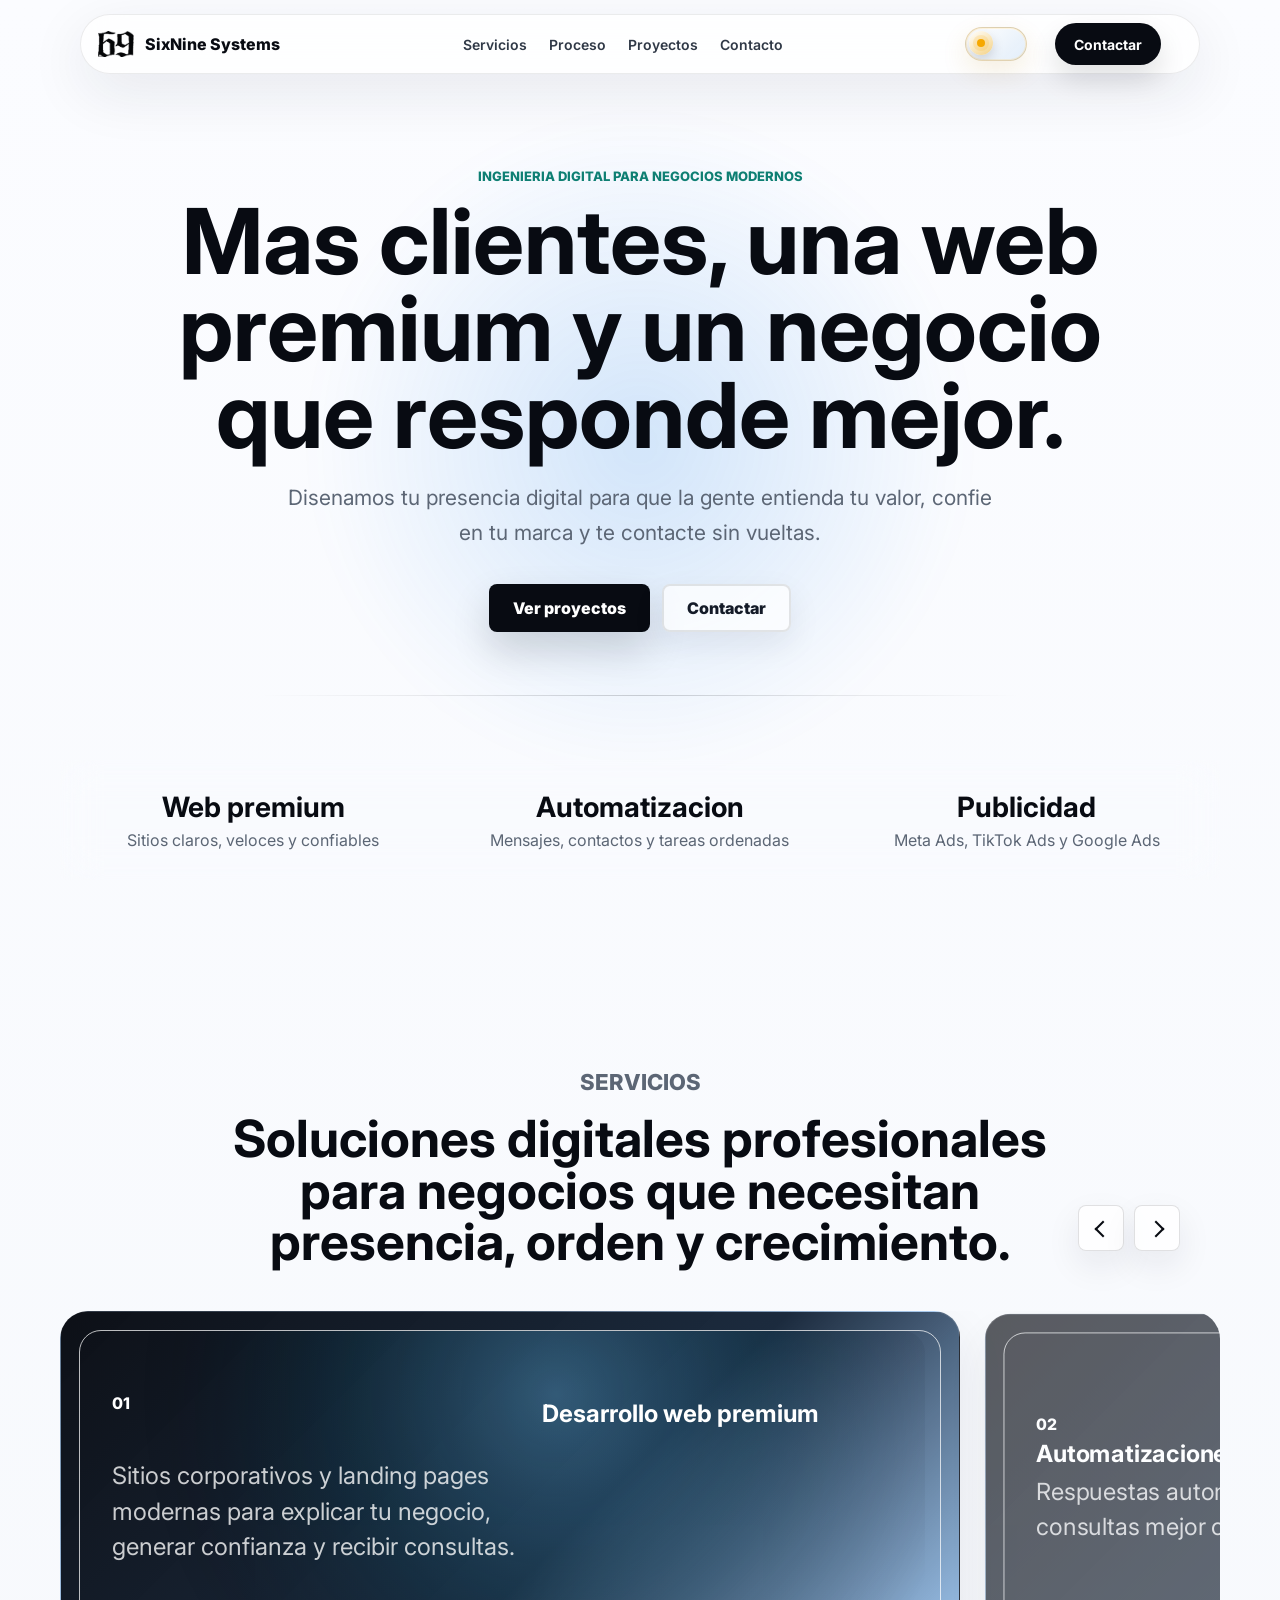
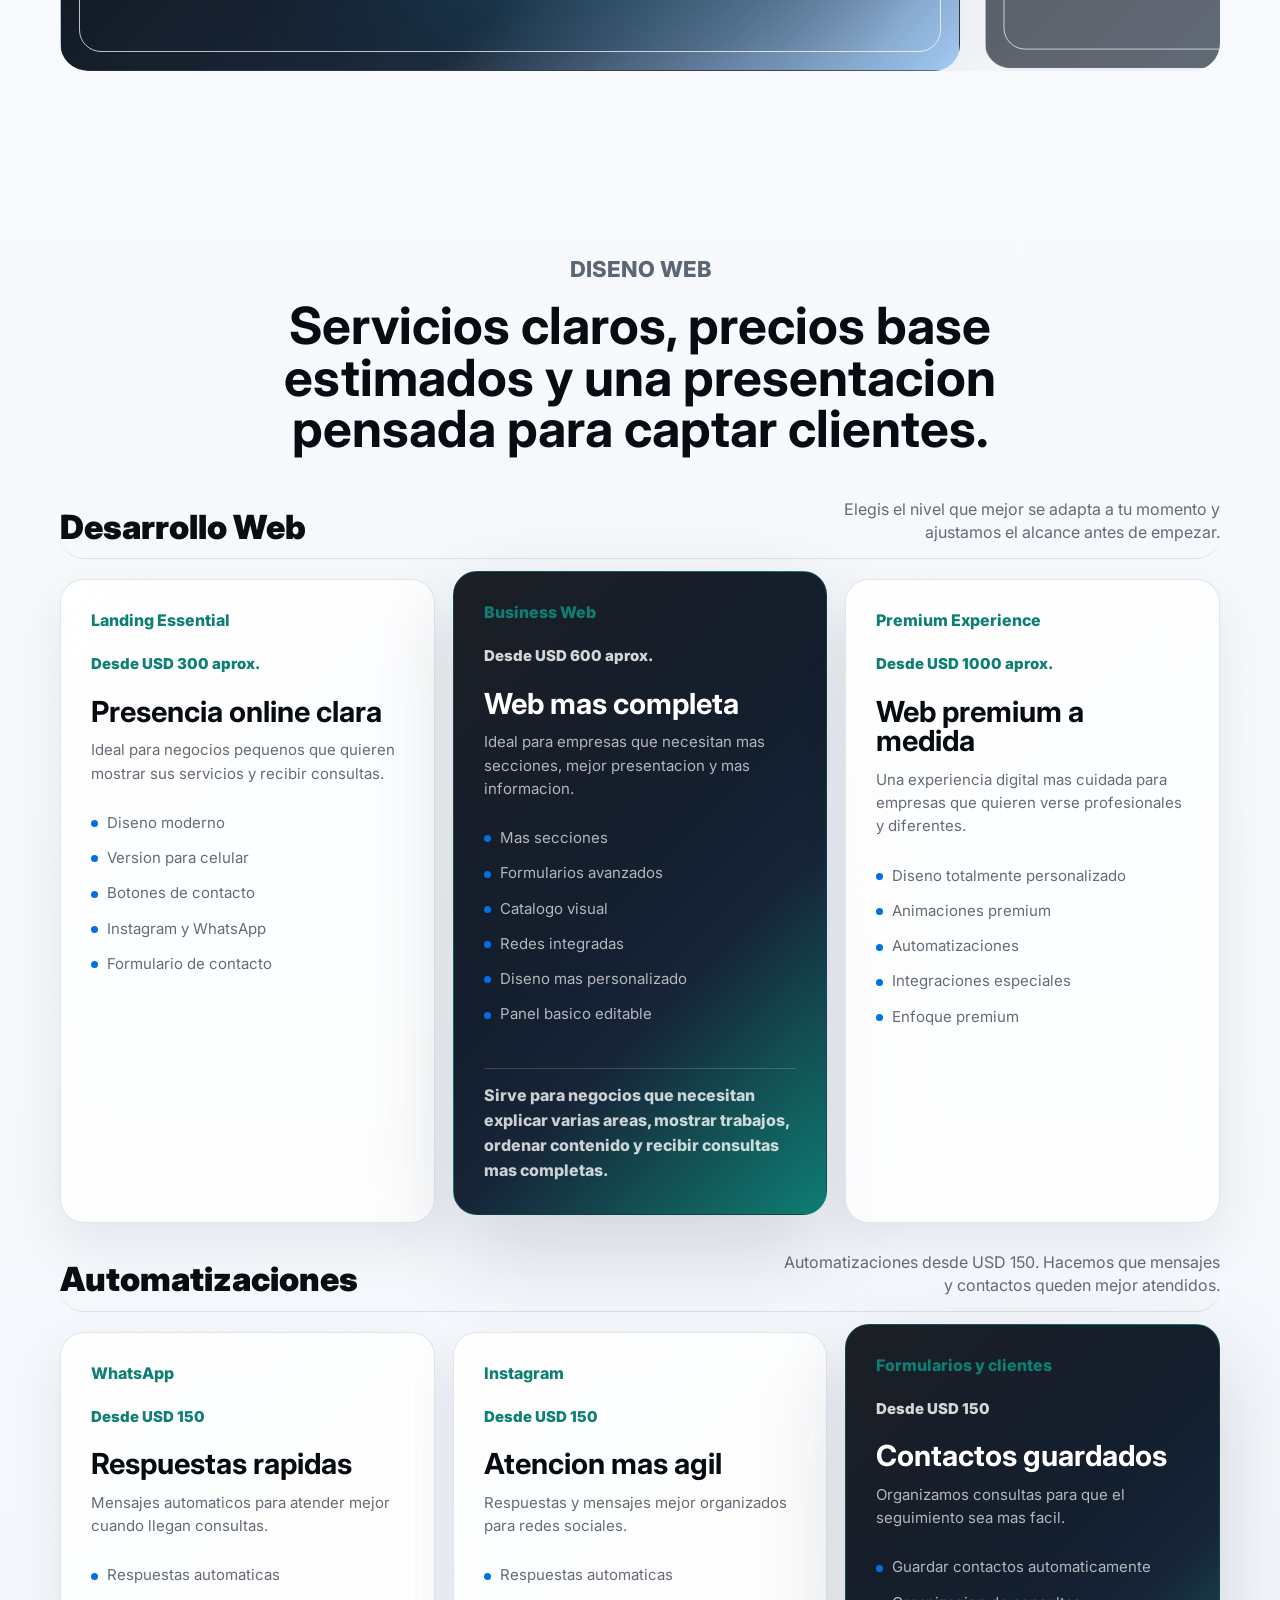
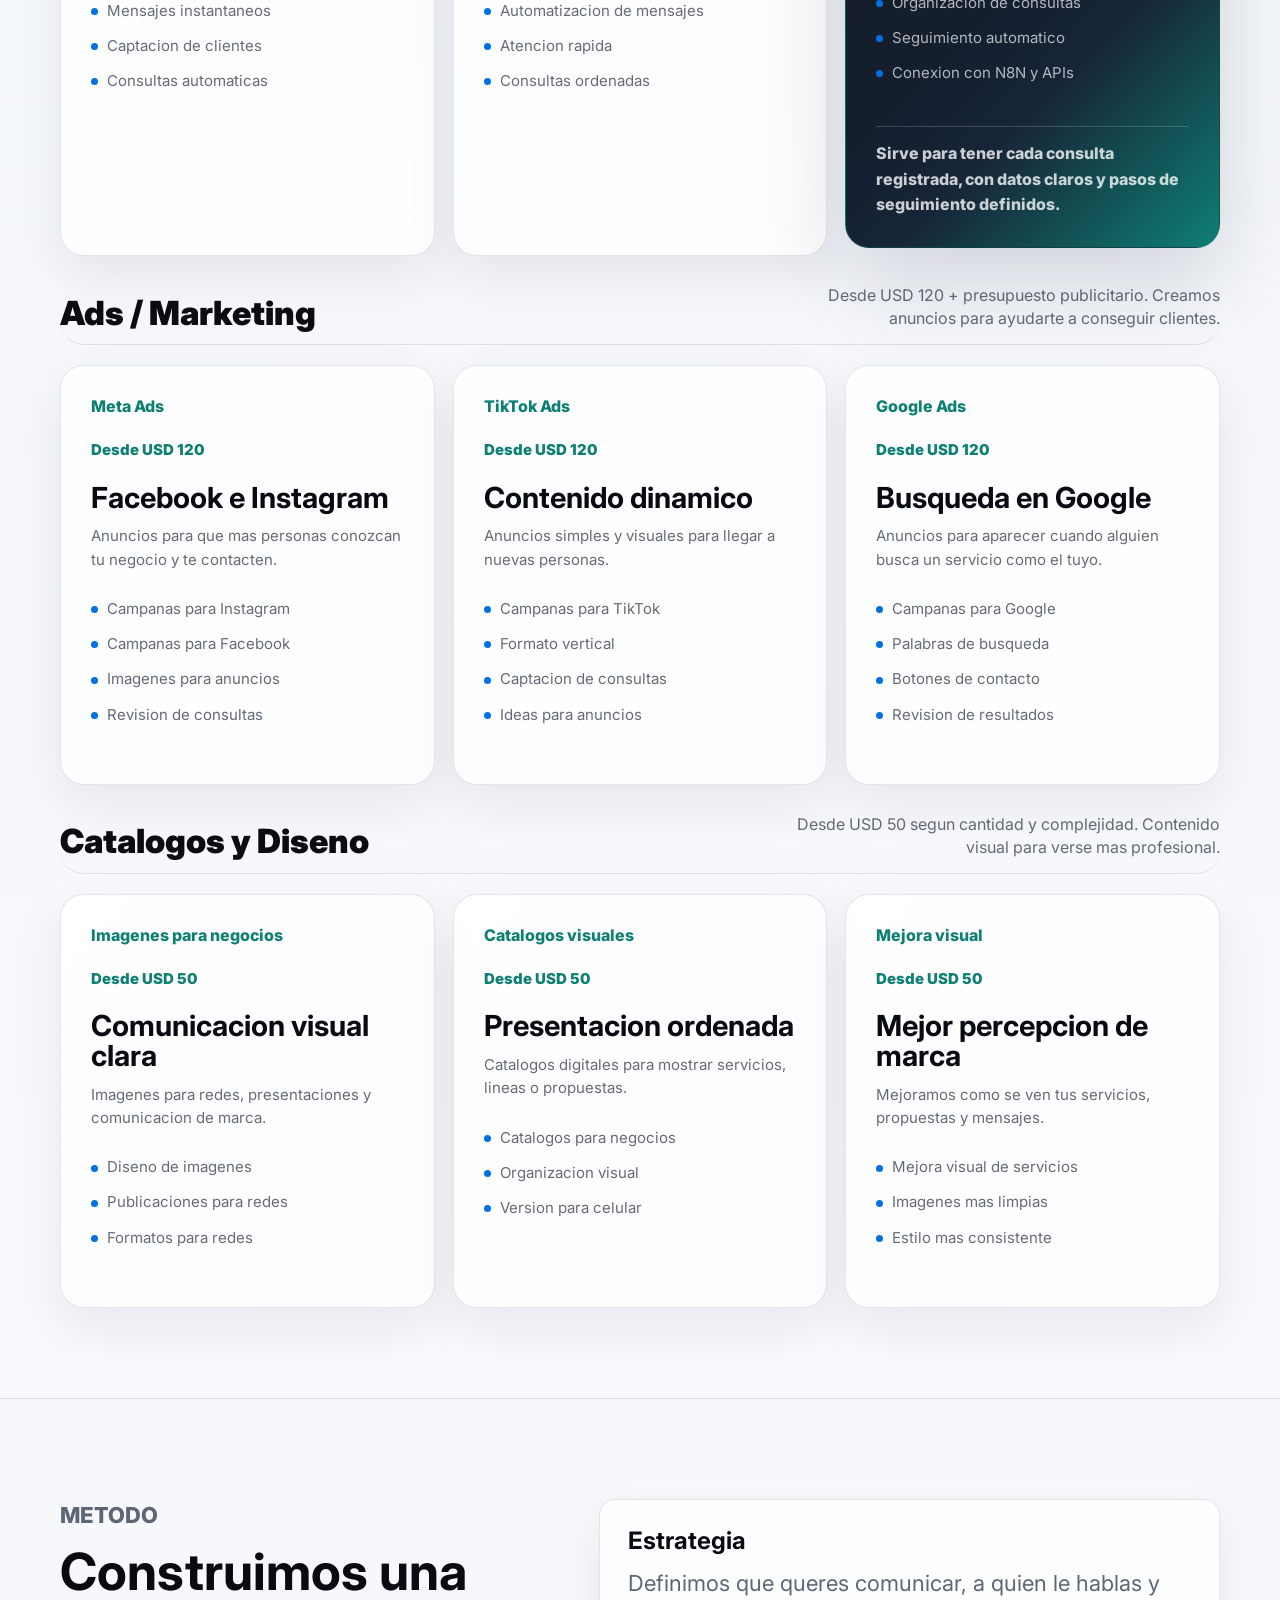
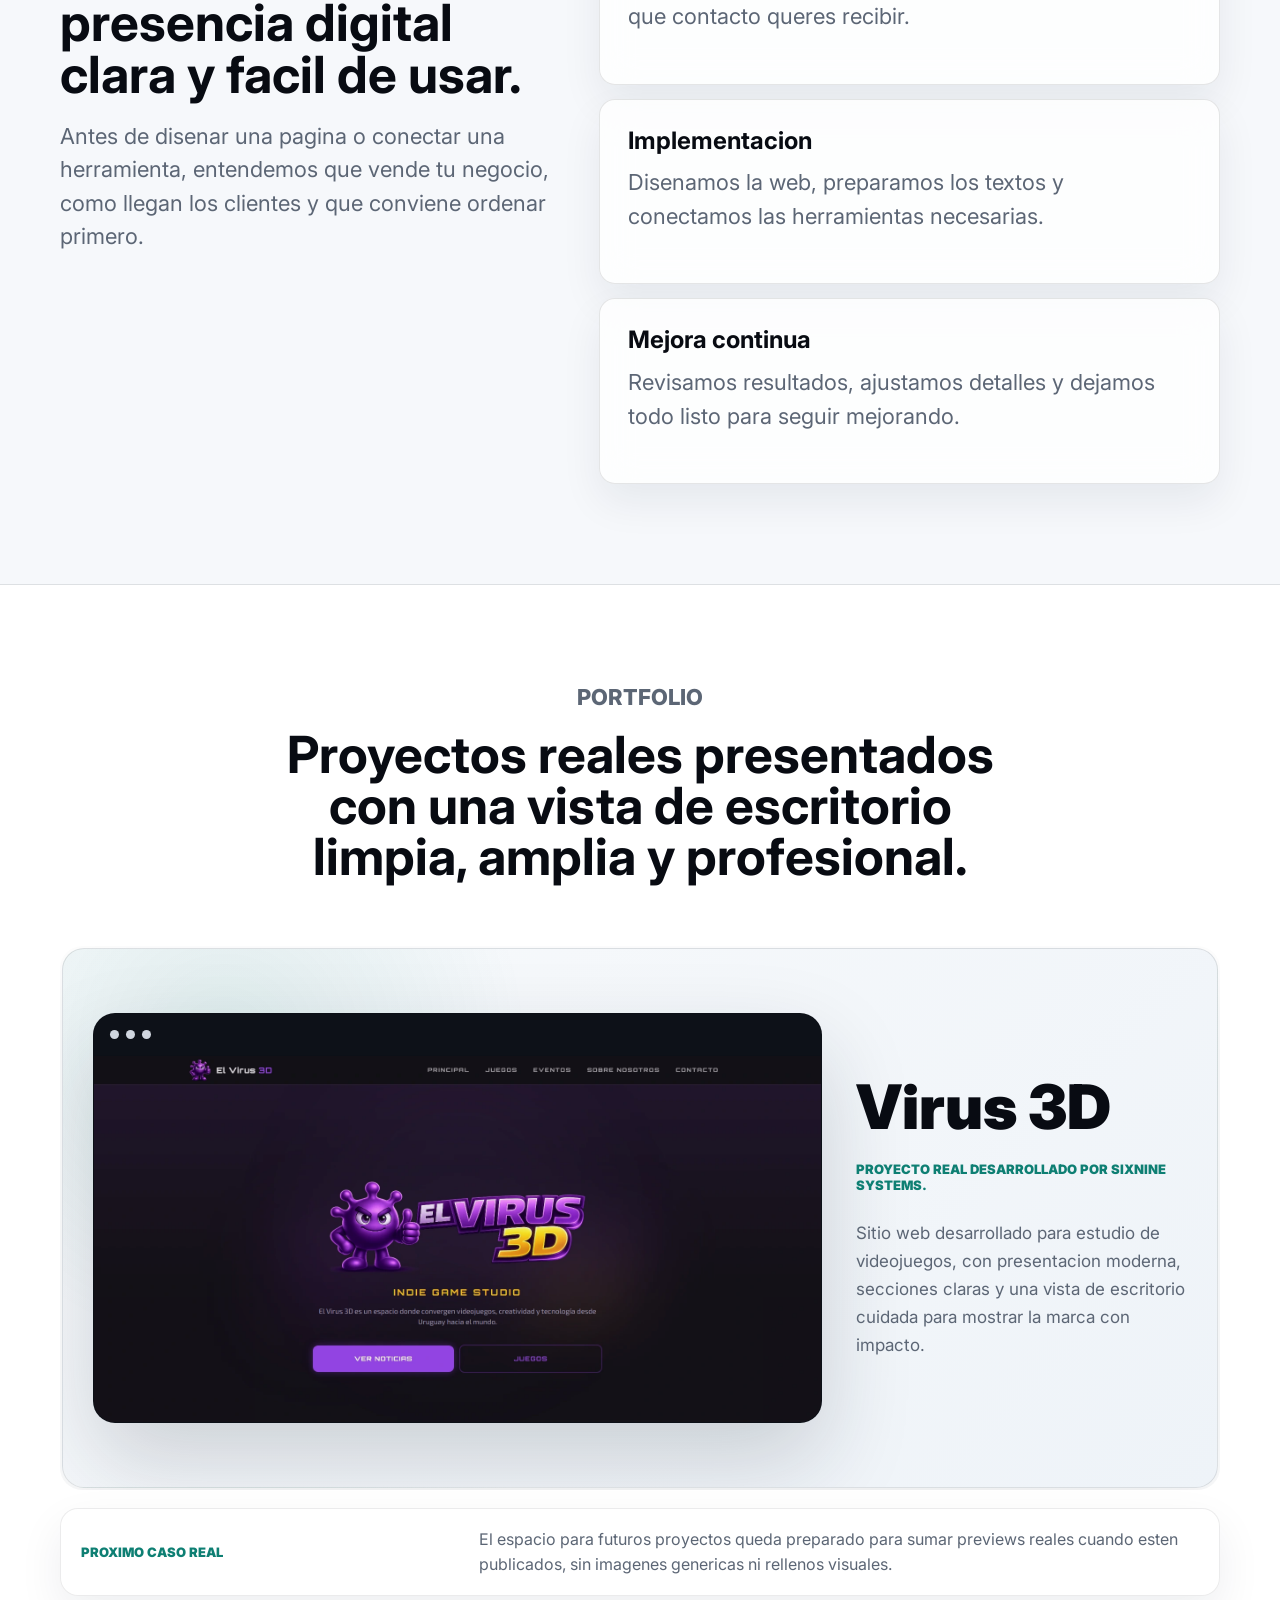
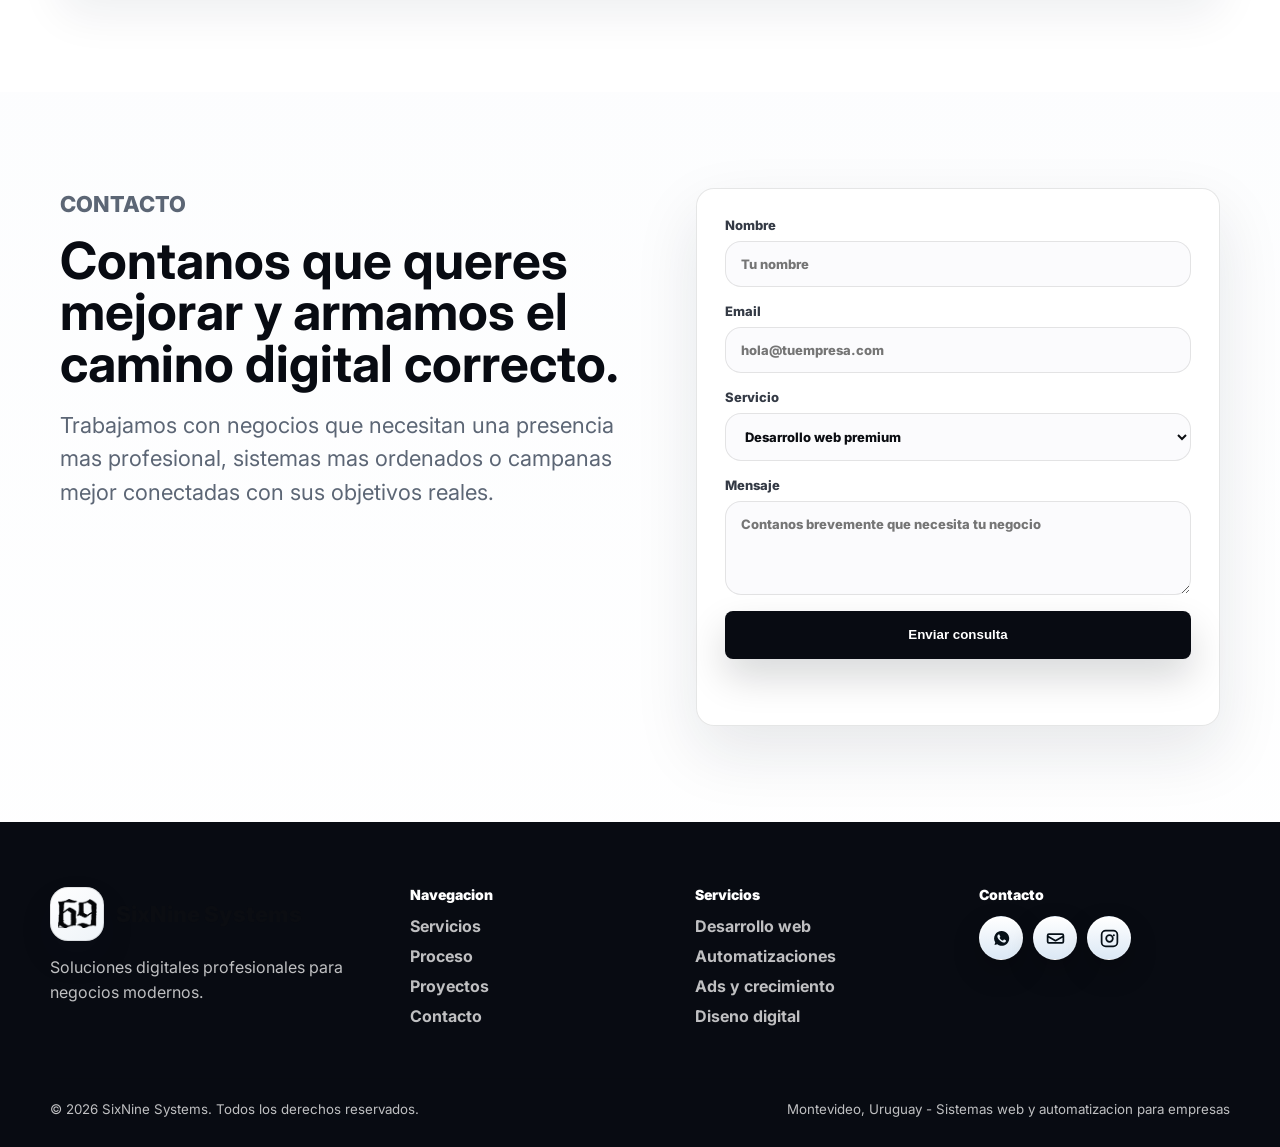
==== commit e40f7e6c: "Remove store and keep landing only" ====
--- a/index.html
+++ b/index.html
@@ -315,14 +315,14 @@
               <p>Imagenes para negocios</p>
               <strong class="price-pill">Desde USD 50</strong>
               <h3>Comunicacion visual clara</h3>
-              <span>Imagenes para tiendas, redes y presentaciones.</span>
+              <span>Imagenes para redes, presentaciones y comunicacion de marca.</span>
               <ul>
                 <li>Diseno de imagenes</li>
                 <li>Publicaciones para redes</li>
                 <li>Formatos para redes</li>
               </ul>
               <div class="card-more">
-                <p>Mejoramos la forma en que se ve tu negocio en Instagram, WhatsApp, catalogos y anuncios.</p>
+                <p>Mejoramos la forma en que se ve tu negocio en Instagram, WhatsApp, catalogos digitales y anuncios.</p>
               </div>
             </article>
             <article class="price-card expand-card" data-expand-card data-expand-group="design" tabindex="0" aria-expanded="false">
@@ -343,14 +343,14 @@
               <p>Mejora visual</p>
               <strong class="price-pill">Desde USD 50</strong>
               <h3>Mejor percepcion de marca</h3>
-              <span>Mejoramos como se ven productos, servicios y mensajes.</span>
-              <ul>
-                <li>Mejora visual de productos</li>
+              <span>Mejoramos como se ven tus servicios, propuestas y mensajes.</span>
+              <ul>
+                <li>Mejora visual de servicios</li>
                 <li>Imagenes mas limpias</li>
                 <li>Estilo mas consistente</li>
               </ul>
               <div class="card-more">
-                <p>Un ajuste visual cuidado puede hacer que tus productos o servicios se perciban mas confiables.</p>
+                <p>Un ajuste visual cuidado puede hacer que tu marca y tus servicios se perciban mas confiables.</p>
               </div>
             </article>
           </div>
--- a/styles.css
+++ b/styles.css
@@ -2255,395 +2255,6 @@
   }
 }
 
-.commerce-page {
-  min-height: 100vh;
-  background: #f6f7f9;
-}
-
-.store-header {
-  position: sticky;
-  top: 0;
-  z-index: 40;
-  display: grid;
-  grid-template-columns: auto 1fr auto auto;
-  align-items: center;
-  gap: 22px;
-  padding: 14px min(5vw, 48px);
-  border-bottom: 1px solid var(--line);
-  background: rgba(255, 255, 255, 0.86);
-  backdrop-filter: blur(18px);
-}
-
-.store-theme-toggle {
-  width: 54px;
-  min-height: 34px;
-  padding: 4px;
-}
-
-.store-nav {
-  display: flex;
-  justify-content: center;
-  gap: 20px;
-  color: var(--muted);
-  font-size: 14px;
-  font-weight: 800;
-}
-
-.store-nav a[aria-current="page"],
-.store-nav a:hover {
-  color: var(--ink);
-}
-
-.store-header .brand-mark {
-  width: 34px;
-  height: 34px;
-  border-radius: 8px;
-}
-
-.store-header .brand-mark img {
-  width: 34px;
-  height: 34px;
-  object-fit: cover;
-}
-
-.cart-trigger {
-  display: inline-flex;
-  align-items: center;
-  justify-content: center;
-  gap: 6px;
-  width: 68px;
-  min-height: 42px;
-  padding: 0 8px;
-  border: 1px solid var(--line);
-  border-radius: 999px;
-  background: #111318;
-  color: #fff;
-  font: inherit;
-  font-weight: 800;
-  cursor: pointer;
-}
-
-.cart-trigger img {
-  width: 22px;
-  height: 22px;
-  border-radius: 6px;
-  object-fit: cover;
-}
-
-.cart-trigger svg {
-  width: 21px;
-  height: 21px;
-  fill: currentColor;
-}
-
-.cart-trigger strong {
-  display: grid;
-  min-width: 22px;
-  height: 22px;
-  place-items: center;
-  border-radius: 999px;
-  background: #fff;
-  color: #111318;
-  font-size: 12px;
-}
-
-.cart-drawer .empty-state {
-  border-color: rgba(255, 255, 255, 0.16);
-  color: rgba(255, 255, 255, 0.72);
-}
-
-.cart-drawer .dialog-close {
-  background: #fff;
-}
-
-.cart-drawer .dialog-close::before,
-.cart-drawer .dialog-close::after {
-  background: #0d1413;
-}
-
-.store-hero,
-.store-layout {
-  width: min(1180px, calc(100% - 36px));
-  margin: 0 auto;
-}
-
-.store-hero {
-  display: grid;
-  grid-template-columns: minmax(0, 1fr);
-  gap: 18px;
-  align-items: end;
-  padding: 46px 0 18px;
-}
-
-.store-hero h1 {
-  max-width: 920px;
-  margin: 0 0 14px;
-  font-size: clamp(38px, 4.8vw, 64px);
-  line-height: 0.98;
-  letter-spacing: 0;
-  overflow-wrap: normal;
-}
-
-.store-hero p {
-  max-width: 760px;
-  margin: 0;
-  color: var(--muted);
-  font-size: 18px;
-  line-height: 1.55;
-}
-
-.store-hero-panel {
-  min-height: 220px;
-  padding: 24px;
-  border: 1px solid rgba(10, 13, 18, 0.12);
-  border-radius: 8px;
-  background: #111318;
-  color: #fff;
-  box-shadow: var(--shadow);
-}
-
-.store-hero-panel span,
-.store-hero-panel small {
-  color: rgba(255, 255, 255, 0.68);
-  font-weight: 800;
-}
-
-.store-hero-panel strong {
-  display: block;
-  margin: 30px 0 4px;
-  font-size: 84px;
-  line-height: 1;
-}
-
-.store-layout {
-  display: grid;
-  grid-template-columns: 260px minmax(0, 1fr);
-  gap: 24px;
-  align-items: start;
-  padding-bottom: 70px;
-}
-
-.promo-carousel {
-  width: min(1180px, calc(100% - 36px));
-  margin: 0 auto 28px;
-}
-
-.store-category-strip {
-  display: grid;
-  grid-template-columns: repeat(6, minmax(0, 1fr));
-  gap: 12px;
-  width: min(1180px, calc(100% - 36px));
-  margin: 0 auto 24px;
-}
-
-.store-category-strip button {
-  position: relative;
-  display: grid;
-  grid-template-columns: 54px minmax(0, 1fr);
-  align-items: center;
-  gap: 10px;
-  min-height: 104px;
-  overflow: hidden;
-  padding: 10px;
-  border: 1px solid var(--commerce-line);
-  border-radius: 8px;
-  background: rgba(255, 255, 255, 0.92);
-  color: var(--commerce-ink);
-  font: inherit;
-  text-align: left;
-  cursor: pointer;
-  box-shadow: 0 14px 34px rgba(16, 28, 36, 0.06);
-  transition: transform 180ms ease, border-color 180ms ease, box-shadow 180ms ease;
-}
-
-.category-photo {
-  width: 54px;
-  height: 74px;
-  border-radius: 8px;
-  object-fit: cover;
-  background: #0c1412;
-}
-
-.store-category-strip button:hover,
-.store-category-strip button.is-active {
-  border-color: rgba(8, 127, 104, 0.36);
-  box-shadow: 0 18px 42px rgba(8, 127, 104, 0.13);
-  transform: translateY(-2px);
-}
-
-.category-symbol {
-  position: absolute;
-  left: 44px;
-  bottom: 10px;
-  display: grid;
-  width: 30px;
-  height: 30px;
-  place-items: center;
-  border-radius: 8px;
-  color: #0c5f51;
-  background: #e8f7df;
-}
-
-.category-symbol svg {
-  width: 17px;
-  height: 17px;
-  fill: none;
-  stroke: currentColor;
-  stroke-width: 1.8;
-  stroke-linecap: round;
-  stroke-linejoin: round;
-}
-
-.category-copy {
-  display: grid;
-  grid-column: 2;
-  min-width: 0;
-  gap: 4px;
-}
-
-.category-copy strong {
-  font-size: 14px;
-  font-weight: 900;
-  line-height: 1.2;
-}
-
-.category-copy small {
-  color: var(--commerce-muted);
-  font-size: 12px;
-  font-weight: 700;
-}
-
-.promo-slide {
-  position: relative;
-  display: grid;
-  grid-template-columns: minmax(0, 1fr) 380px;
-  min-height: 350px;
-  overflow: hidden;
-  border: 1px solid rgba(10, 13, 18, 0.12);
-  border-radius: 8px;
-  background: #10141b;
-  color: #fff;
-  box-shadow: 0 24px 60px rgba(20, 36, 45, 0.14);
-}
-
-.promo-slide img {
-  position: absolute;
-  inset: 0;
-  width: 100%;
-  height: 100%;
-  object-fit: cover;
-  opacity: 0.42;
-}
-
-.promo-slide::after {
-  position: absolute;
-  inset: 0;
-  content: "";
-  background: linear-gradient(90deg, rgba(7, 11, 18, 0.92), rgba(7, 11, 18, 0.62), rgba(7, 11, 18, 0.18));
-}
-
-.promo-slide > div {
-  position: relative;
-  z-index: 1;
-  display: grid;
-  align-content: center;
-  gap: 14px;
-  max-width: 680px;
-  padding: 34px;
-}
-
-.promo-slide span {
-  width: fit-content;
-  padding: 7px 10px;
-  border-radius: 999px;
-  color: #0b2f28;
-  background: #e8f7df;
-  font-size: 12px;
-  font-weight: 900;
-  text-transform: uppercase;
-}
-
-.promo-slide h2 {
-  margin: 0;
-  font-size: clamp(34px, 5vw, 58px);
-  line-height: 1;
-}
-
-.promo-slide p {
-  max-width: 560px;
-  margin: 0;
-  color: rgba(255, 255, 255, 0.78);
-  font-size: 17px;
-  line-height: 1.6;
-}
-
-.promo-slide .button {
-  width: fit-content;
-}
-
-.promo-dots {
-  display: flex;
-  gap: 8px;
-  justify-content: center;
-  margin-top: 12px;
-}
-
-.promo-dots button {
-  width: 9px;
-  height: 9px;
-  border: 0;
-  border-radius: 50%;
-  background: rgba(10, 13, 18, 0.24);
-  cursor: pointer;
-}
-
-.promo-dots button.is-active {
-  width: 28px;
-  border-radius: 999px;
-  background: #0b2f28;
-}
-
-.store-filters {
-  border: 1px solid var(--line);
-  border-radius: 8px;
-  background: #fff;
-  box-shadow: 0 18px 50px rgba(20, 28, 45, 0.08);
-}
-
-.store-filters {
-  position: sticky;
-  top: 86px;
-  display: grid;
-  gap: 16px;
-  padding: 18px;
-}
-
-.store-filters label,
-.checkout-form label,
-.product-detail label {
-  display: grid;
-  gap: 8px;
-  color: #4b5360;
-  font-size: 13px;
-  font-weight: 800;
-}
-
-.store-filters input,
-.store-filters select,
-.checkout-form input,
-.checkout-form select,
-.checkout-form textarea,
-.product-detail select {
-  width: 100%;
-  min-height: 44px;
-  border: 1px solid rgba(10, 13, 18, 0.12);
-  border-radius: 8px;
-  background: #fff;
-  color: var(--ink);
-  font: inherit;
-  padding: 0 12px;
-}
-
 .checkout-form textarea {
   padding-top: 12px;
   resize: vertical;
@@ -2659,167 +2270,6 @@
 .check-row input {
   width: auto;
   min-height: auto;
-}
-
-.store-results-head,
-.cart-head {
-  display: flex;
-  align-items: center;
-  justify-content: space-between;
-  gap: 18px;
-}
-
-.cart-head {
-  justify-content: flex-start;
-}
-
-.cart-head > img {
-  width: 34px;
-  height: 34px;
-  border-radius: 8px;
-}
-
-.cart-head-icon {
-  display: grid;
-  width: 34px;
-  height: 34px;
-  place-items: center;
-  border-radius: 8px;
-  color: #0d1413;
-  background: #e8f7df;
-}
-
-.cart-head-icon svg {
-  width: 21px;
-  height: 21px;
-  fill: currentColor;
-}
-
-.cart-head .dialog-close {
-  margin-left: auto;
-}
-
-.store-results-head {
-  margin-bottom: 18px;
-}
-
-.store-results-head h2 {
-  margin: 0;
-  font-size: 26px;
-}
-
-.store-results-head > span {
-  color: var(--muted);
-  font-weight: 800;
-}
-
-.product-grid {
-  display: grid;
-  grid-template-columns: repeat(3, minmax(0, 1fr));
-  gap: 18px;
-}
-
-.product-card {
-  display: grid;
-  min-height: 100%;
-  overflow: hidden;
-  border: 1px solid var(--line);
-  border-radius: 8px;
-  background: #fff;
-}
-
-.product-image {
-  position: relative;
-  width: 100%;
-  aspect-ratio: 4 / 3;
-  border: 0;
-  padding: 0;
-  background: #eceff3;
-  cursor: pointer;
-  overflow: hidden;
-}
-
-.product-image img {
-  width: 100%;
-  height: 100%;
-  object-fit: cover;
-}
-
-.product-image span {
-  position: absolute;
-  top: 12px;
-  left: 12px;
-  padding: 7px 10px;
-  border-radius: 999px;
-  background: #fff;
-  font-size: 12px;
-  font-weight: 900;
-}
-
-.product-body {
-  display: grid;
-  gap: 16px;
-  padding: 18px;
-}
-
-.product-body small,
-.product-detail small {
-  color: var(--blue);
-  font-weight: 900;
-  text-transform: uppercase;
-}
-
-.product-body h3,
-.product-detail h2 {
-  margin: 6px 0 8px;
-  font-size: 21px;
-}
-
-.product-brand {
-  display: block;
-  margin-top: -2px;
-  color: #087f68;
-  font-size: 12px;
-  font-weight: 900;
-  letter-spacing: 0;
-}
-
-.product-body p,
-.product-detail p,
-.form-note {
-  margin: 0;
-  color: var(--muted);
-  line-height: 1.6;
-}
-
-.product-meta,
-.product-actions {
-  display: flex;
-  align-items: center;
-  justify-content: space-between;
-  gap: 12px;
-}
-
-.product-meta strong {
-  font-size: 22px;
-}
-
-.product-meta del {
-  display: block;
-  color: #8b929f;
-  font-size: 13px;
-}
-
-.product-meta span {
-  color: var(--muted);
-  font-size: 13px;
-  font-weight: 800;
-}
-
-.product-actions .button {
-  width: 100%;
-  min-height: 42px;
-  padding: 0 12px;
 }
 
 .empty-state {
@@ -2835,18 +2285,6 @@
 
 .empty-state.compact {
   min-height: 130px;
-}
-
-.product-dialog {
-  width: min(840px, calc(100% - 30px));
-  border: 0;
-  border-radius: 8px;
-  padding: 0;
-  box-shadow: 0 30px 90px rgba(0, 0, 0, 0.28);
-}
-
-.product-dialog::backdrop {
-  background: rgba(8, 10, 14, 0.58);
 }
 
 .dialog-close {
@@ -2881,31 +2319,6 @@
   transform: rotate(-45deg);
 }
 
-.product-detail {
-  display: grid;
-  grid-template-columns: 1fr 1fr;
-  gap: 24px;
-  padding: 26px;
-}
-
-.product-detail img {
-  width: 100%;
-  height: 100%;
-  min-height: 360px;
-  border-radius: 8px;
-  object-fit: cover;
-}
-
-.product-detail > div {
-  display: grid;
-  align-content: center;
-  gap: 18px;
-}
-
-.product-meta.wide {
-  justify-content: flex-start;
-}
-
 .spec-list {
   display: flex;
   flex-wrap: wrap;
@@ -2925,29 +2338,6 @@
   font-weight: 850;
 }
 
-.cart-drawer {
-  position: fixed;
-  top: 0;
-  right: 0;
-  z-index: 70;
-  display: grid;
-  grid-template-rows: auto minmax(0, 1fr) auto;
-  width: min(460px, 100%);
-  height: 100vh;
-  padding: 20px;
-  background: #0d1413;
-  color: #fff;
-  box-shadow: -30px 0 80px rgba(0, 0, 0, 0.18);
-  transform: translateX(102%);
-  visibility: hidden;
-  transition: transform 220ms ease;
-}
-
-.cart-drawer.is-open {
-  transform: translateX(0);
-  visibility: visible;
-}
-
 .drawer-backdrop {
   position: fixed;
   inset: 0;
@@ -2963,42 +2353,6 @@
   pointer-events: auto;
 }
 
-.cart-items {
-  display: grid;
-  align-content: start;
-  gap: 12px;
-  overflow: auto;
-  padding: 18px 0;
-}
-
-.cart-item {
-  display: grid;
-  grid-template-columns: 72px 1fr auto auto;
-  gap: 12px;
-  align-items: center;
-  padding: 10px;
-  border: 1px solid rgba(255, 255, 255, 0.1);
-  border-radius: 8px;
-  background: rgba(255, 255, 255, 0.05);
-}
-
-.cart-item img {
-  width: 72px;
-  height: 64px;
-  border-radius: 8px;
-  object-fit: cover;
-}
-
-.cart-item div {
-  display: grid;
-  gap: 4px;
-}
-
-.cart-item span,
-.cart-item small {
-  color: rgba(255, 255, 255, 0.68);
-}
-
 .quantity {
   display: grid !important;
   grid-template-columns: 28px 24px 28px;
@@ -3015,19 +2369,6 @@
   cursor: pointer;
 }
 
-.cart-drawer .remove-item {
-  width: 32px;
-  height: 30px;
-  padding: 0;
-}
-
-.cart-drawer .quantity button,
-.cart-drawer .remove-item {
-  border-color: rgba(255, 255, 255, 0.16);
-  background: rgba(255, 255, 255, 0.08);
-  color: #fff;
-}
-
 .checkout-form {
   display: grid;
   gap: 12px;
@@ -3037,30 +2378,6 @@
 
 .checkout-form h3 {
   margin: 0;
-}
-
-.cart-summary {
-  display: grid;
-  gap: 8px;
-  padding: 14px;
-  border-radius: 8px;
-  background: rgba(255, 255, 255, 0.06);
-}
-
-.cart-summary span {
-  display: flex;
-  justify-content: space-between;
-}
-
-.cart-whatsapp {
-  width: 100%;
-  margin-top: 8px;
-}
-
-.commerce-page .cart-drawer .cart-whatsapp {
-  color: #0d1413;
-  background: #e8f7df;
-  box-shadow: none;
 }
 
 @media (max-width: 760px) {
@@ -5154,15 +4471,6 @@
   }
 }
 
-.cart-whatsapp.is-disabled {
-  opacity: 0.45;
-  pointer-events: none;
-}
-
-.cart-drawer .form-note {
-  color: rgba(255, 255, 255, 0.64);
-}
-
 /* Mobile polish override for the public landing */
 @media (max-width: 760px) {
   .services-page .hero.section-shell {
@@ -6062,422 +5370,25 @@
 }
 
 @media (max-width: 980px) {
-.store-hero,
-.store-layout {
-    grid-template-columns: 1fr;
-  }
-
-  .store-filters {
-    position: static;
-  }
-
-  .product-grid {
-    grid-template-columns: repeat(2, minmax(0, 1fr));
-  }
 }
 
 @media (max-width: 680px) {
-.store-header,
-.store-hero,
-.store-layout {
-    width: auto;
-    padding-left: 16px;
-    padding-right: 16px;
-  }
-
-  .store-header {
-    grid-template-columns: minmax(0, 1fr) auto auto;
-  }
-
-  .store-nav {
-    grid-column: 1 / -1;
-    justify-content: flex-start;
-    overflow-x: auto;
-  }
-
-  .store-hero {
-    padding-top: 40px;
-  }
-
-  .store-hero h1 {
-    font-size: 44px;
-  }
-
-  .product-grid,
-.product-detail {
-    grid-template-columns: 1fr;
-  }
-
-  .product-detail img {
-    min-height: 240px;
-  }
-
-  .cart-item {
-    grid-template-columns: 58px 1fr auto;
-  }
-
-  .cart-item img {
-    width: 58px;
-    height: 58px;
-  }
 
   .remove-item {
     grid-column: 3;
   }
 }
 
-.commerce-page {
-  --commerce-ink: #0a0d14;
-  --commerce-muted: #5b6472;
-  --commerce-panel: #ffffff;
-  --commerce-bg: #f4f6f4;
-  --commerce-line: rgba(10, 13, 20, 0.1);
-  --commerce-blue: #1268d8;
-  --commerce-teal: #087f68;
-  --commerce-amber: #b98118;
-  --commerce-lime: #e8f7df;
-  color: var(--commerce-ink);
-  background: #ffffff;
-  overflow-x: hidden;
-}
-
-.commerce-page {
-  background:
-    linear-gradient(180deg, #f7f8f6 0%, #eef3f0 48%, #f7f8f6 100%);
-}
-
-.commerce-page .store-header,
-.commerce-page .store-filters,
-.commerce-page .product-card {
-  border-color: var(--commerce-line);
-  background: rgba(255, 255, 255, 0.92);
-}
-
-.commerce-page .button.primary,
-.commerce-page .cart-trigger {
-  background: linear-gradient(135deg, #0a0d14, #173a33);
-  box-shadow: 0 16px 36px rgba(8, 127, 104, 0.18);
-}
-
-.commerce-page .button.secondary {
-  color: #0c5f51;
-  background: #e9f5f1;
-}
-
-.commerce-page .eyebrow,
-.product-body small,
-.product-detail small {
-  color: var(--commerce-teal);
-}
-
-.store-hero-panel {
-  background:
-    radial-gradient(circle at 82% 18%, rgba(232, 247, 223, 0.22), transparent 34%),
-    linear-gradient(145deg, #10141b, #14362f);
-}
-
-.store-hero-panel strong {
-  color: #f5fff8;
-}
-
-.product-image span {
-  color: #0f4f45;
-  background: #e8f7df;
-}
-
-.product-card {
-  transition: transform 180ms ease, box-shadow 180ms ease, border-color 180ms ease;
-}
-
-.product-card:hover {
-  border-color: rgba(8, 127, 104, 0.22);
-  box-shadow: 0 22px 52px rgba(20, 36, 45, 0.12);
-  transform: translateY(-2px);
-}
-
-.commerce-page[data-theme="dark"] {
-  --commerce-ink: #f6f8f7;
-  --commerce-muted: #b5c1bd;
-  --commerce-panel: #121b19;
-  --commerce-bg: #0b1110;
-  --commerce-line: rgba(221, 238, 232, 0.14);
-  color: var(--commerce-ink);
-  background: #0b1110;
-}
-
-.commerce-page[data-theme="dark"] {
-  background:
-    radial-gradient(circle at 78% 0%, rgba(81, 121, 108, 0.2), transparent 32%),
-    linear-gradient(180deg, #0b1110 0%, #121b19 48%, #0b1110 100%);
-}
-
-.commerce-page[data-theme="dark"] .store-header,
-.commerce-page[data-theme="dark"] .store-filters,
-.commerce-page[data-theme="dark"] .product-card,
-.commerce-page[data-theme="dark"] .store-category-strip button,
-.commerce-page[data-theme="dark"] .site-footer {
-  border-color: var(--commerce-line);
-  background: rgba(18, 27, 25, 0.94);
-  color: var(--commerce-ink);
-}
-
-.commerce-page[data-theme="dark"] .store-nav,
-.commerce-page[data-theme="dark"] .store-hero p,
-.commerce-page[data-theme="dark"] .product-body p,
-.commerce-page[data-theme="dark"] .product-meta span,
-.commerce-page[data-theme="dark"] .store-category-strip small {
-  color: var(--commerce-muted);
-}
-
-.commerce-page[data-theme="dark"] .store-nav a[aria-current="page"],
-.commerce-page[data-theme="dark"] .store-nav a:hover {
-  color: var(--commerce-ink);
-}
-
-.commerce-page[data-theme="dark"] .store-filters input,
-.commerce-page[data-theme="dark"] .store-filters select,
-.commerce-page[data-theme="dark"] .product-detail select {
-  border-color: var(--commerce-line);
-  background: #0f1715;
-  color: var(--commerce-ink);
-}
-
-.commerce-page[data-theme="dark"] .store-nav a {
-  background: transparent !important;
-}
-
-.commerce-page[data-theme="dark"] .product-brand {
-  color: #96e0cb;
-}
-
-.commerce-page[data-theme="dark"] .spec-list li {
-  border-color: var(--commerce-line);
-  color: #c8efe4;
-  background: rgba(232, 247, 223, 0.08);
-}
-
-.commerce-page[data-theme="dark"] .category-symbol {
-  color: #b9eadc;
-  background: rgba(232, 247, 223, 0.1);
-}
-
 @media (max-width: 760px) {
-.commerce-page[data-theme="dark"] .store-nav a {
-    background: rgba(255, 255, 255, 0.07);
-  }
-}
-
-.promo-list {
-  display: grid;
-  gap: 12px;
 }
 
 @media (max-width: 1180px) {
-.product-grid {
-    grid-template-columns: repeat(2, minmax(0, 1fr));
-  }
-
-  .store-category-strip {
-    grid-template-columns: repeat(3, minmax(0, 1fr));
-  }
 }
 
 @media (max-width: 760px) {
-.store-header {
-    position: sticky;
-    grid-template-columns: minmax(0, 1fr) auto auto;
-    column-gap: 8px;
-    row-gap: 12px;
-    padding: 12px 14px;
-  }
-
-  .store-header .brand {
-    min-width: 0;
-  }
-
-  .store-header .brand > span:last-child {
-    overflow: hidden;
-    text-overflow: ellipsis;
-    white-space: nowrap;
-  }
-
-  .store-nav {
-    grid-column: 1 / -1;
-    grid-row: 2;
-    justify-content: flex-start;
-    gap: 10px;
-    overflow-x: auto;
-    padding-bottom: 2px;
-  }
-
-  .store-nav a {
-    flex: 0 0 auto;
-    padding: 8px 10px;
-    border-radius: 999px;
-    background: rgba(255, 255, 255, 0.72);
-  }
-
-  .cart-trigger {
-    grid-column: 3;
-    grid-row: 1;
-    min-height: 38px;
-    width: 54px;
-    padding: 0 8px;
-  }
-
-  .store-theme-toggle {
-    grid-column: 2;
-    grid-row: 1;
-    width: 50px;
-  }
-
-  .store-hero {
-    gap: 16px;
-    padding-top: 28px;
-    overflow: hidden;
-  }
-
-  .store-hero h1 {
-    font-size: 36px;
-    line-height: 1;
-    overflow-wrap: anywhere;
-  }
-
-  .store-hero p {
-    font-size: 15px;
-  }
-
-  .store-hero-panel {
-    min-height: 132px;
-    padding: 18px;
-  }
-
-  .store-hero-panel strong {
-    margin-top: 14px;
-    font-size: 52px;
-  }
-
-  .store-layout {
-    gap: 18px;
-  }
-
-  .store-filters {
-    top: 0;
-    grid-template-columns: 1fr 1fr;
-    padding: 14px;
-  }
-
-  .store-filters label:first-child,
-.store-filters label:nth-child(4),
-.store-filters .check-row {
-    grid-column: 1 / -1;
-  }
-
-  .product-grid {
-    grid-template-columns: 1fr;
-  }
-
-  .product-actions {
-    display: grid;
-    grid-template-columns: 1fr;
-  }
-
-  .product-actions .button {
-    min-width: 0;
-  }
-
-  .promo-slide {
-    grid-template-columns: 1fr;
-    min-height: 360px;
-  }
-
-  .promo-slide::after {
-    background: linear-gradient(180deg, rgba(7, 11, 18, 0.86), rgba(7, 11, 18, 0.62));
-  }
-
-  .promo-slide > div {
-    padding: 24px;
-  }
 }
 
 @media (max-width: 460px) {
-.store-hero,
-.store-layout,
-.promo-carousel {
-    width: calc(100% - 24px);
-  }
-
-  .store-category-strip {
-    display: flex;
-    grid-template-columns: none;
-    width: calc(100% - 24px);
-    gap: 12px;
-    margin-bottom: 22px;
-    overflow-x: auto;
-    overscroll-behavior-x: contain;
-    scroll-snap-type: x mandatory;
-    scrollbar-width: none;
-    -webkit-overflow-scrolling: touch;
-  }
-
-  .store-category-strip::-webkit-scrollbar {
-    display: none;
-  }
-
-  .store-category-strip button {
-    flex: 0 0 76%;
-    grid-template-columns: 118px minmax(0, 1fr);
-    min-height: 136px;
-    padding: 10px;
-    scroll-snap-align: start;
-  }
-
-  .category-photo {
-    width: 118px;
-    height: 116px;
-  }
-
-  .category-symbol {
-    left: 102px;
-    bottom: 16px;
-    width: 38px;
-    height: 38px;
-  }
-
-  .category-symbol svg {
-    width: 21px;
-    height: 21px;
-  }
-
-  .category-copy strong {
-    font-size: 17px;
-  }
-
-  .category-copy small {
-    font-size: 13px;
-  }
-
-  .store-filters {
-    grid-template-columns: 1fr;
-  }
-
-  .store-results-head {
-    align-items: flex-start;
-    flex-direction: column;
-  }
-
-  .product-body {
-    padding: 16px;
-  }
-
-  .cart-drawer {
-    padding: 16px;
-    width: min(390px, 100vw);
-  }
-
-  .cart-item {
-    grid-template-columns: 56px minmax(0, 1fr) 34px;
-  }
 
   .quantity {
     grid-column: 2;
@@ -6490,16 +5401,6 @@
 }
 
 @media (max-width: 360px) {
-.store-hero h1 {
-    font-size: 31px;
-    line-height: 1.03;
-  }
-}
-
-.commerce-page .cart-drawer .cart-whatsapp {
-  color: #0d1413;
-  background: #e8f7df;
-  box-shadow: none;
 }
 
 @media (max-width: 760px) {
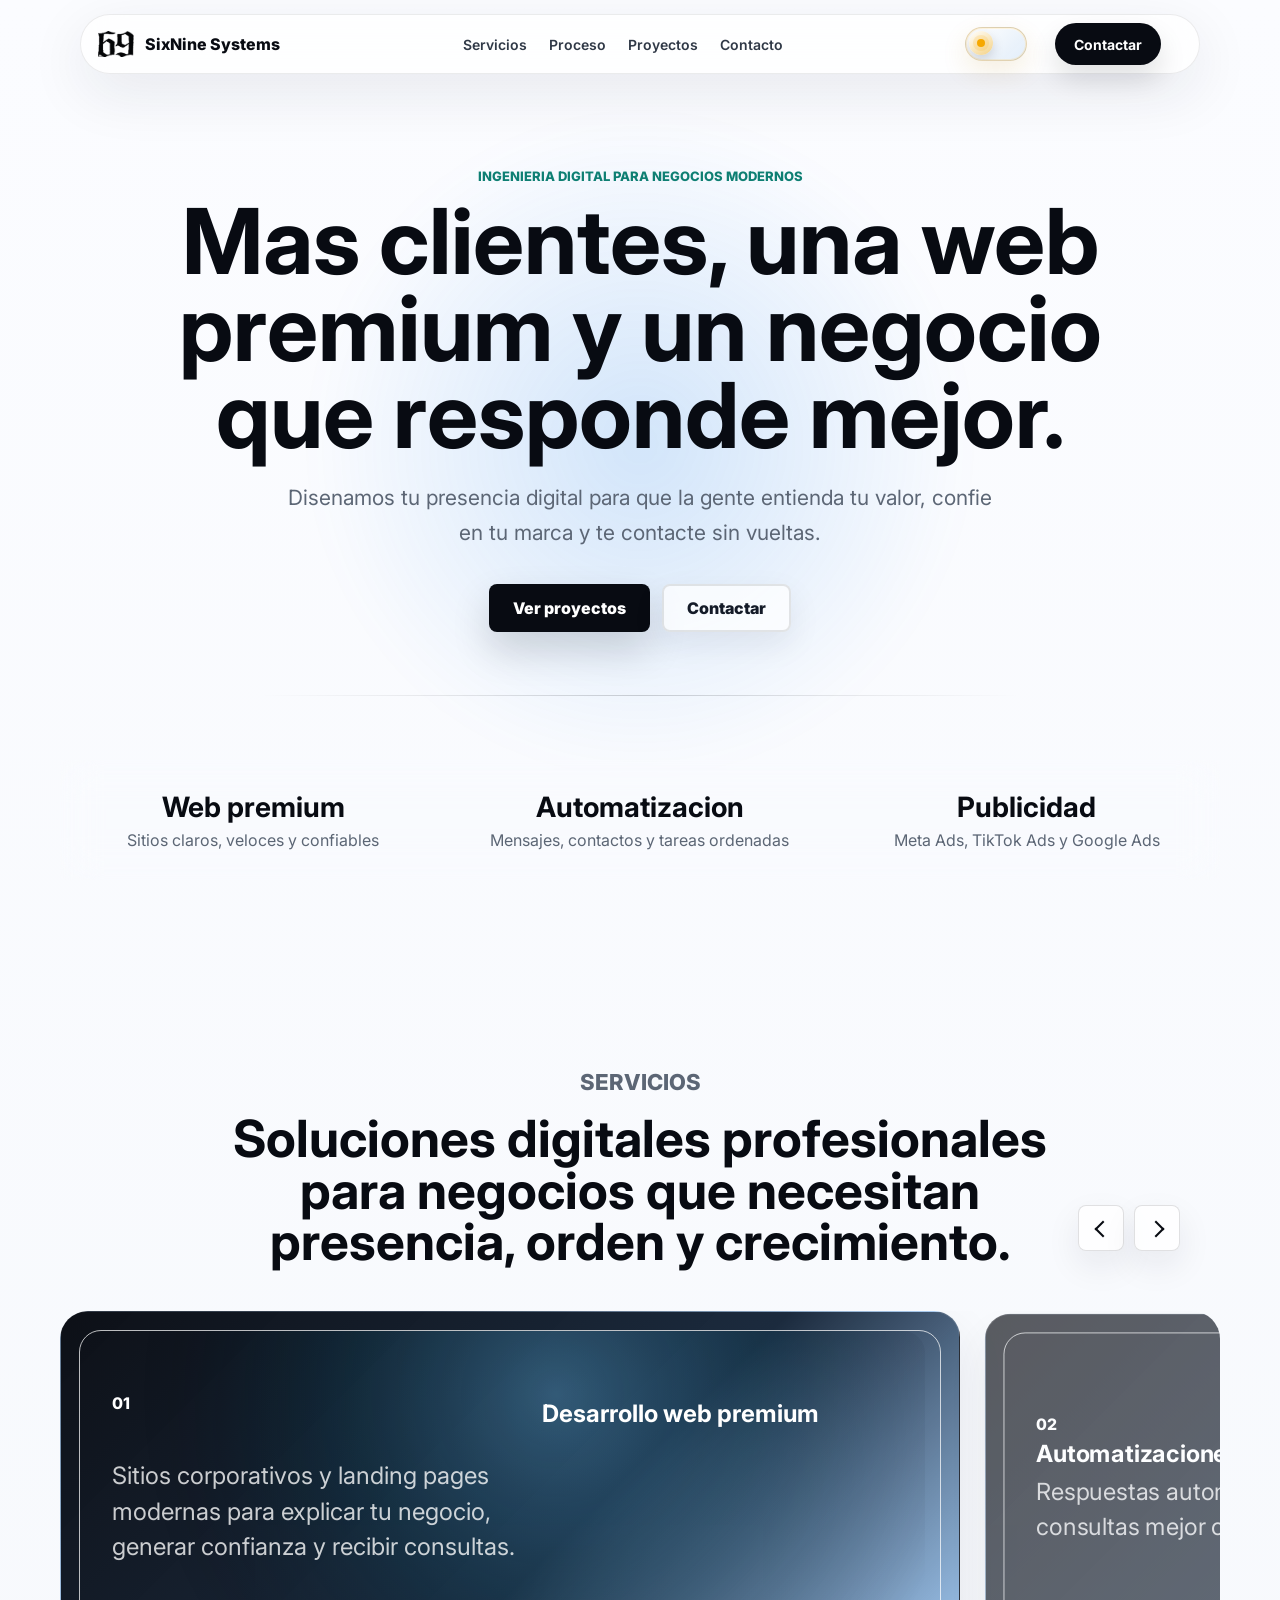
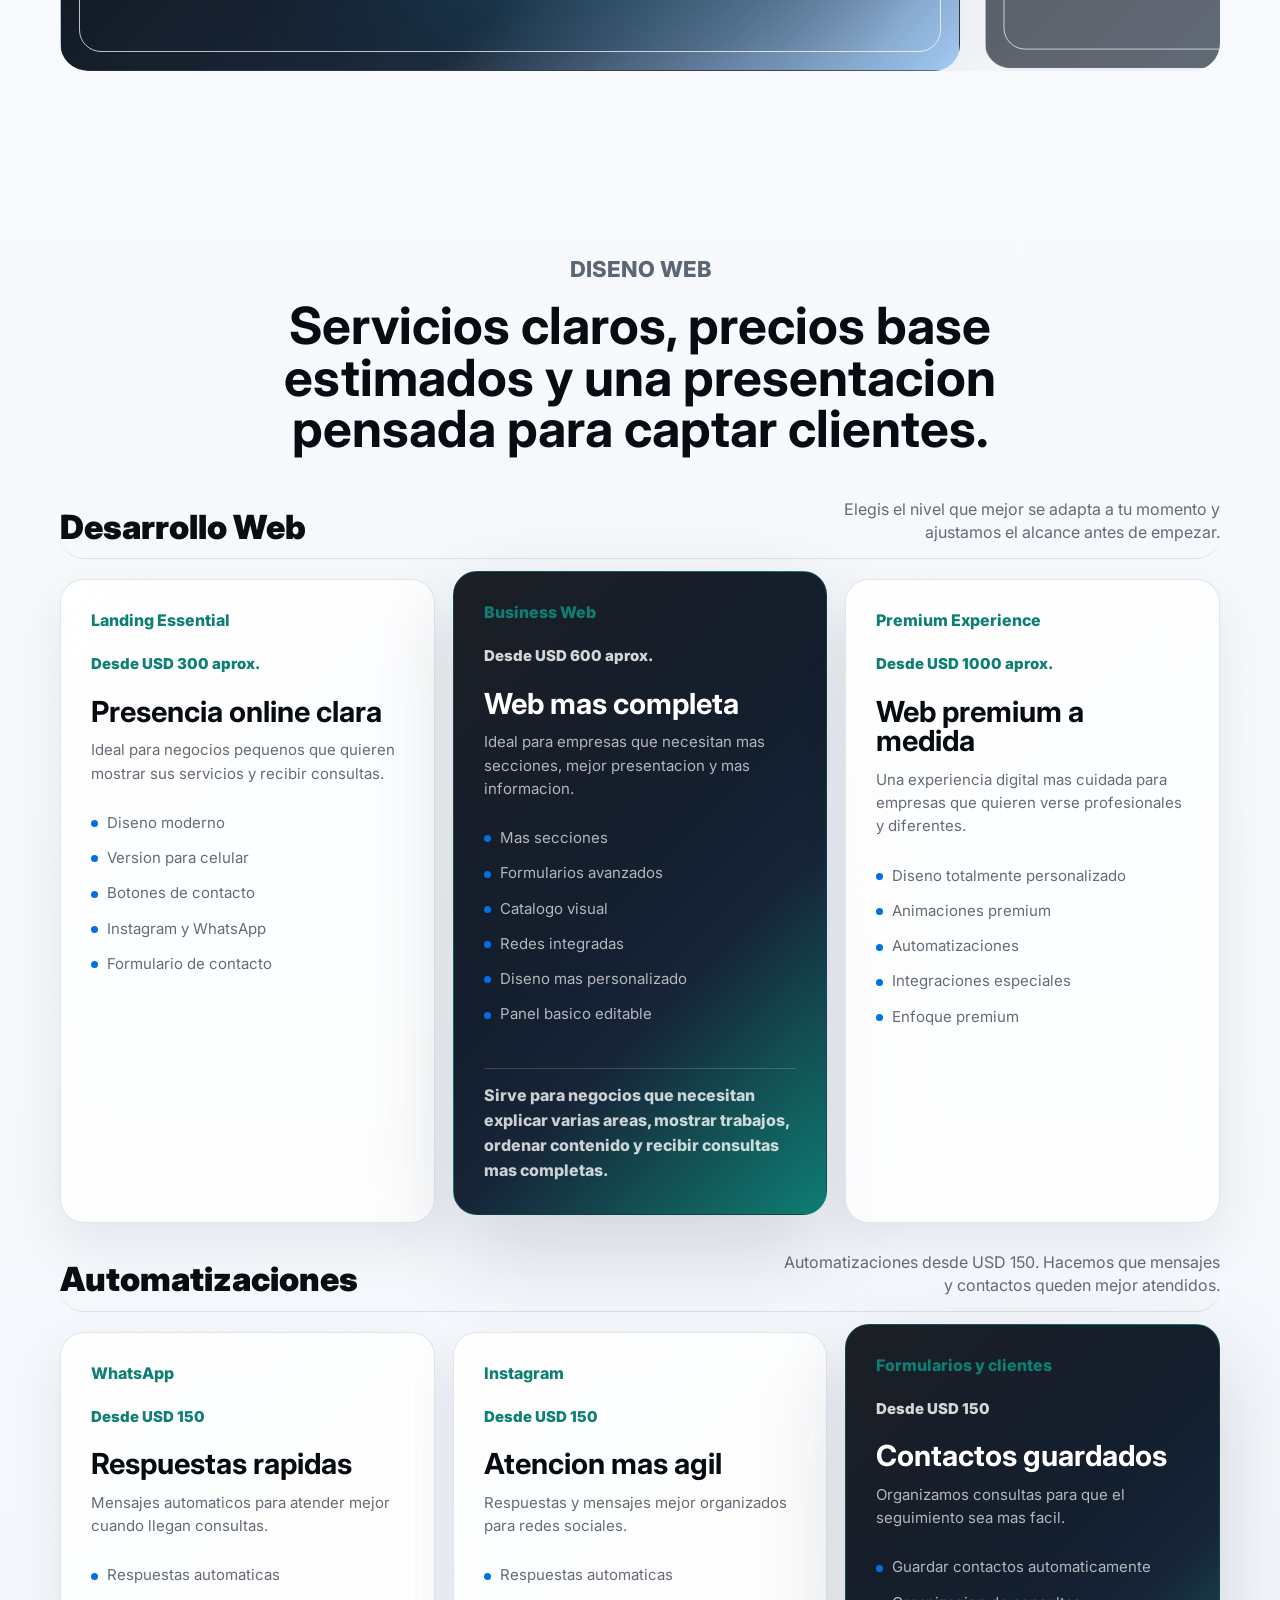
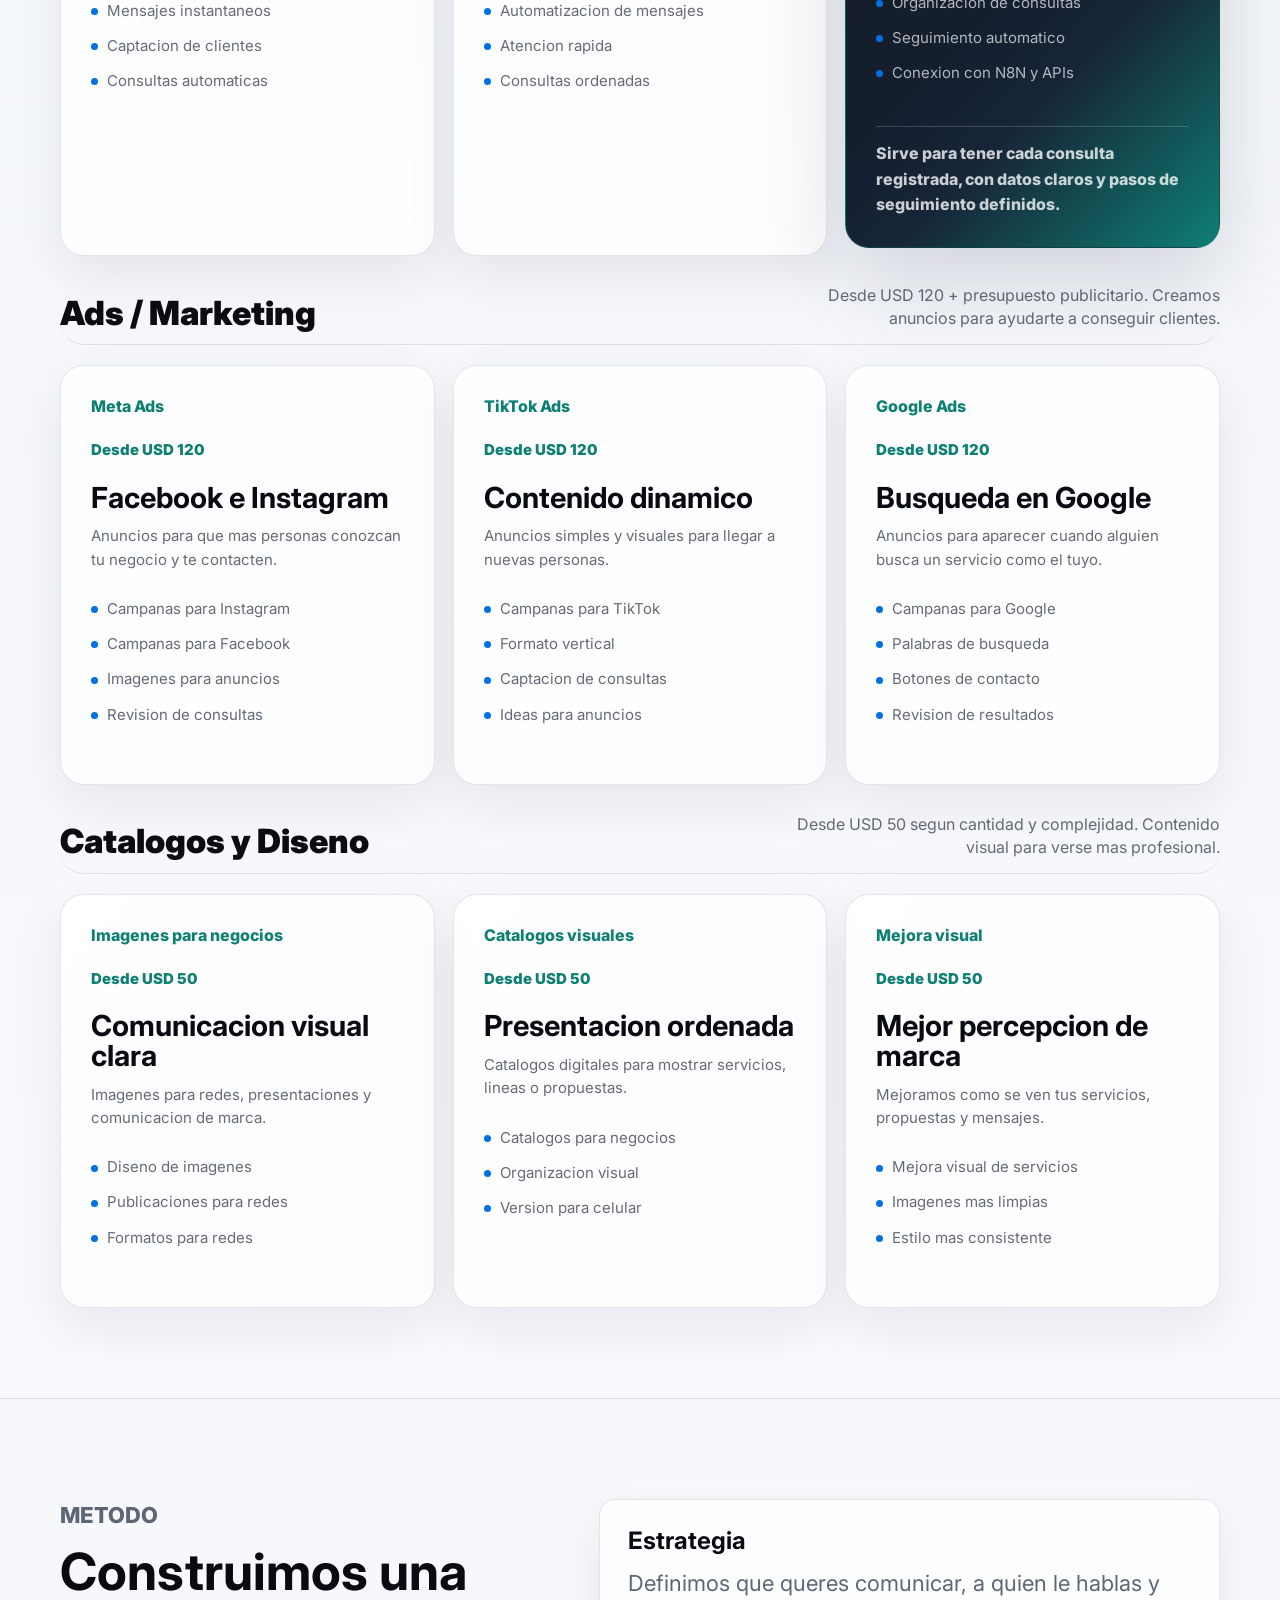
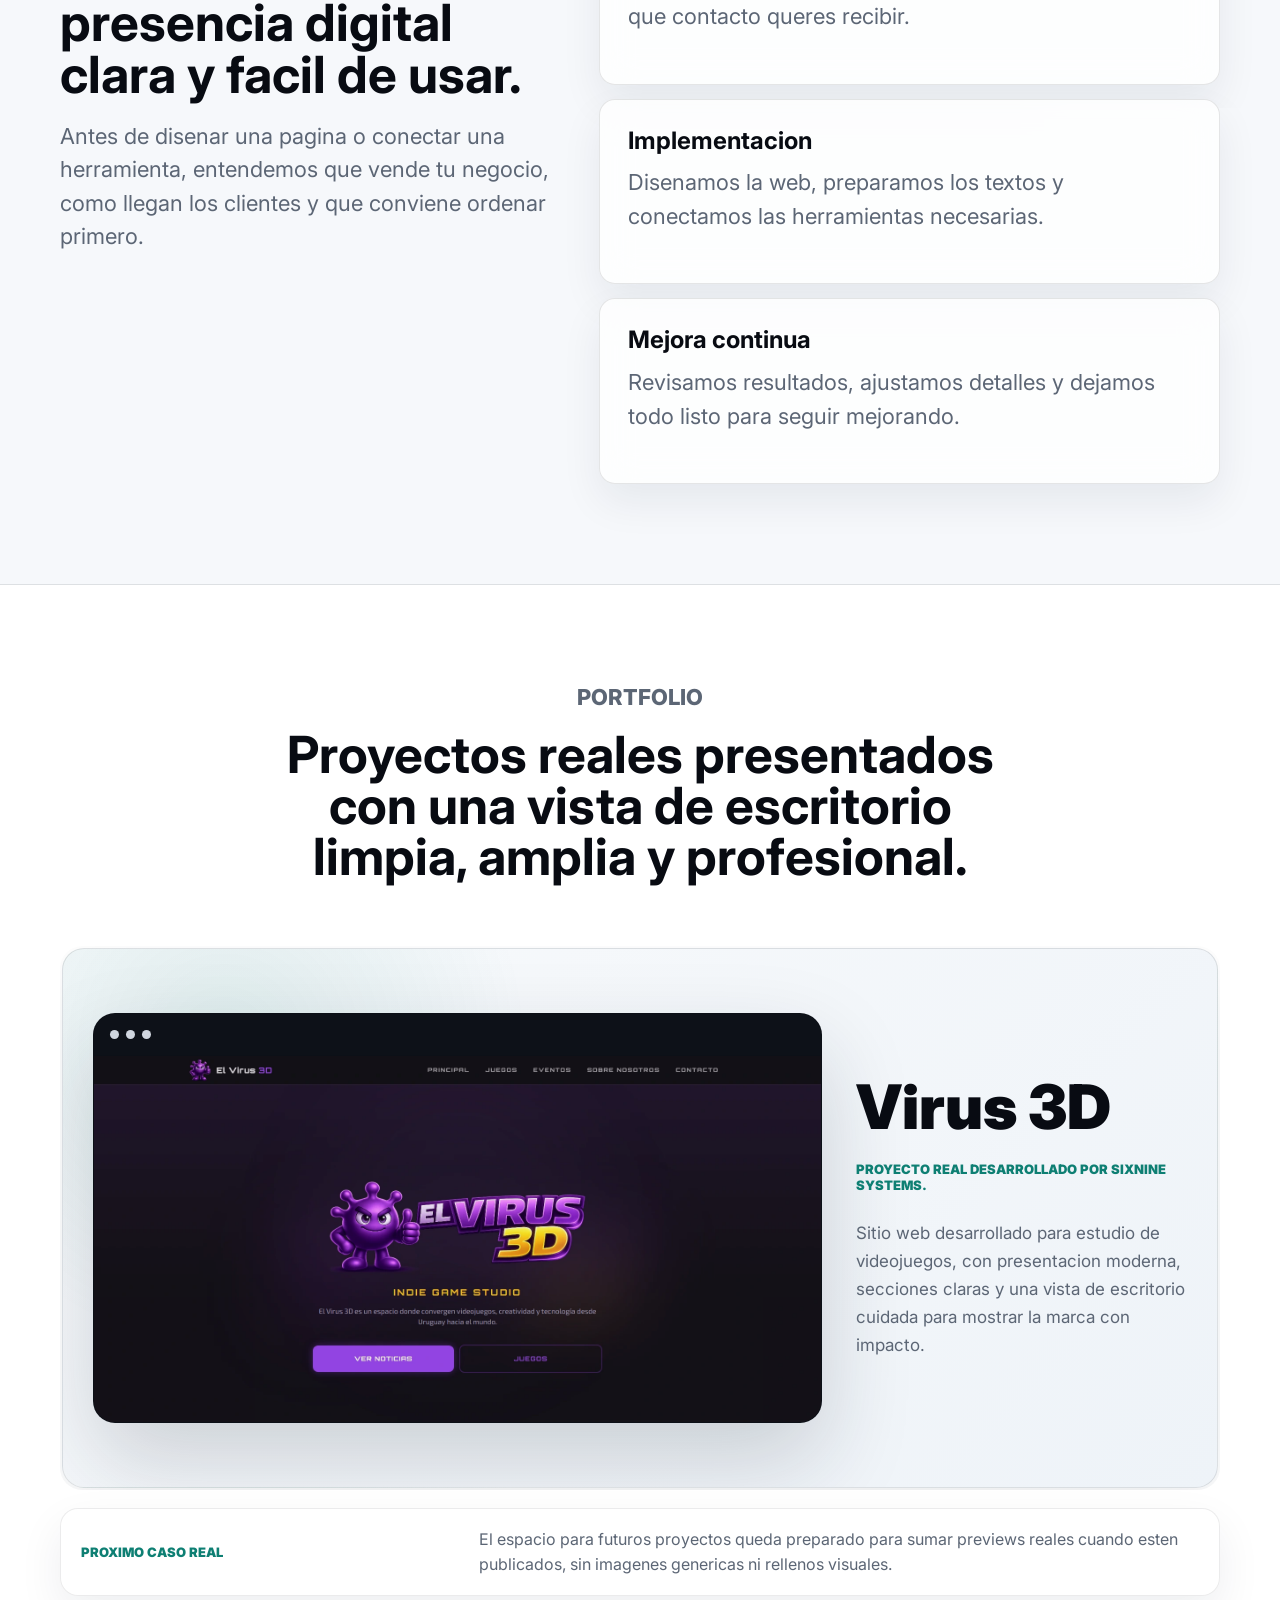
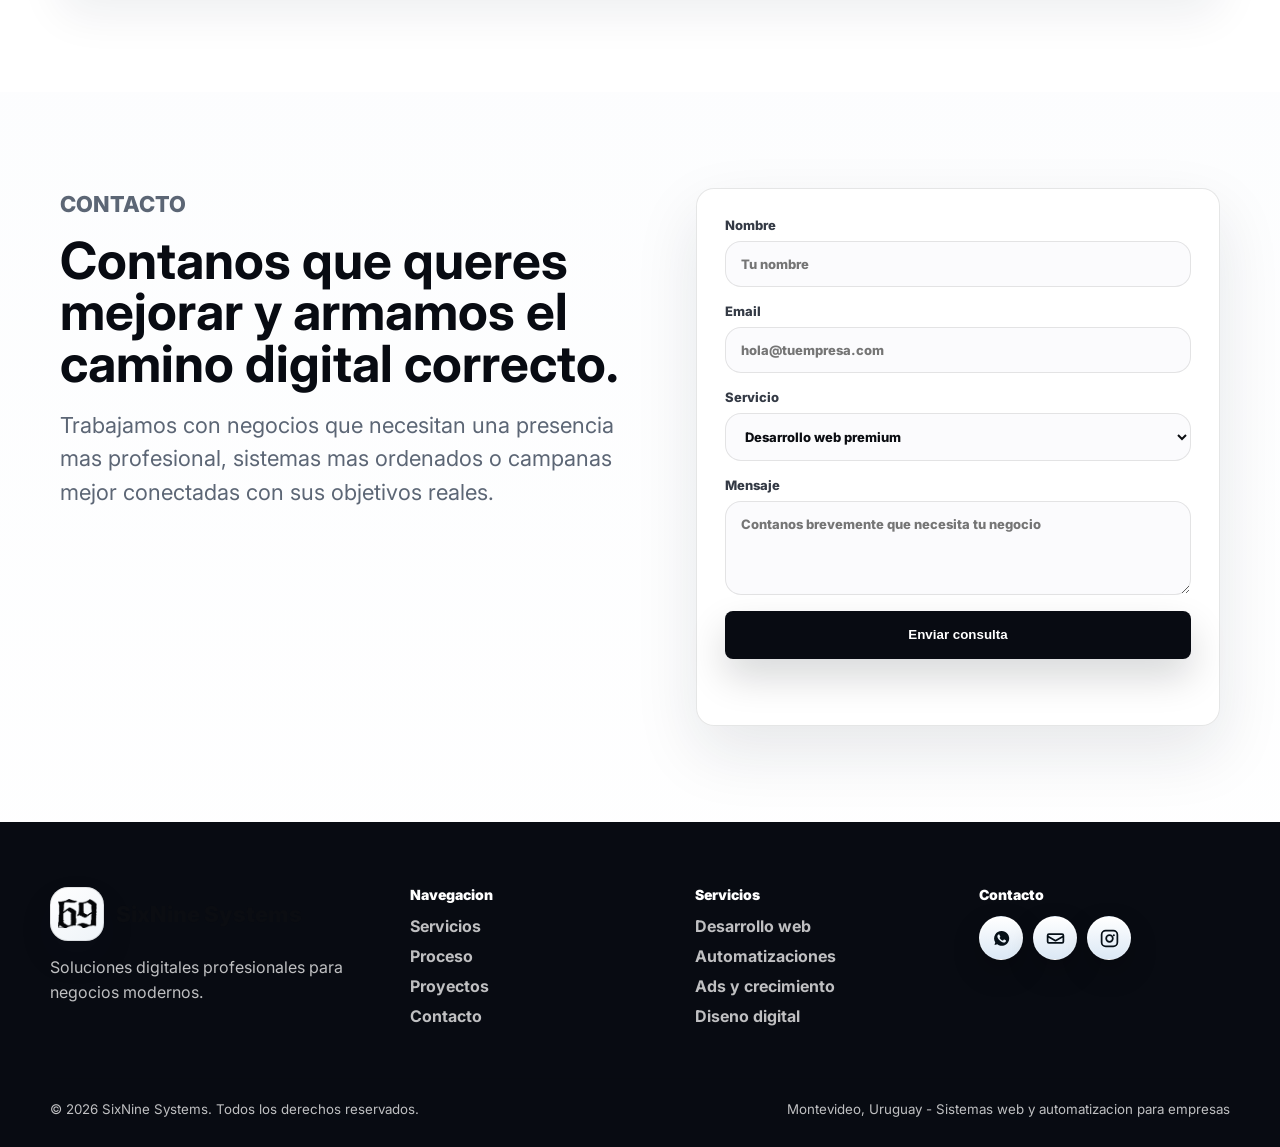
==== commit e1530127: "Connect contact form to Google Sheets" ====
--- a/index.html
+++ b/index.html
@@ -431,14 +431,14 @@
             mejor conectadas con sus objetivos reales.
           </p>
         </div>
-        <form class="contact-form" action="mailto:sixninesystems@gmail.com" method="post" enctype="text/plain" data-contact-form>
+        <form class="contact-form" action="https://script.google.com/macros/s/AKfycbxYexd7sD_3Mvh4QUX_3JcqAVSyUfALT5lfp_HOh69Kcpqhcz9YyYZW0sjNr0gioeMj/exec" method="post" data-contact-form>
           <label>
             Nombre
             <input type="text" name="nombre" placeholder="Tu nombre" required />
           </label>
           <label>
             Email
-            <input type="email" name="email" placeholder="hola@tuempresa.com" required />
+            <input type="email" name="correo" placeholder="hola@tuempresa.com" required />
           </label>
           <label>
             Servicio
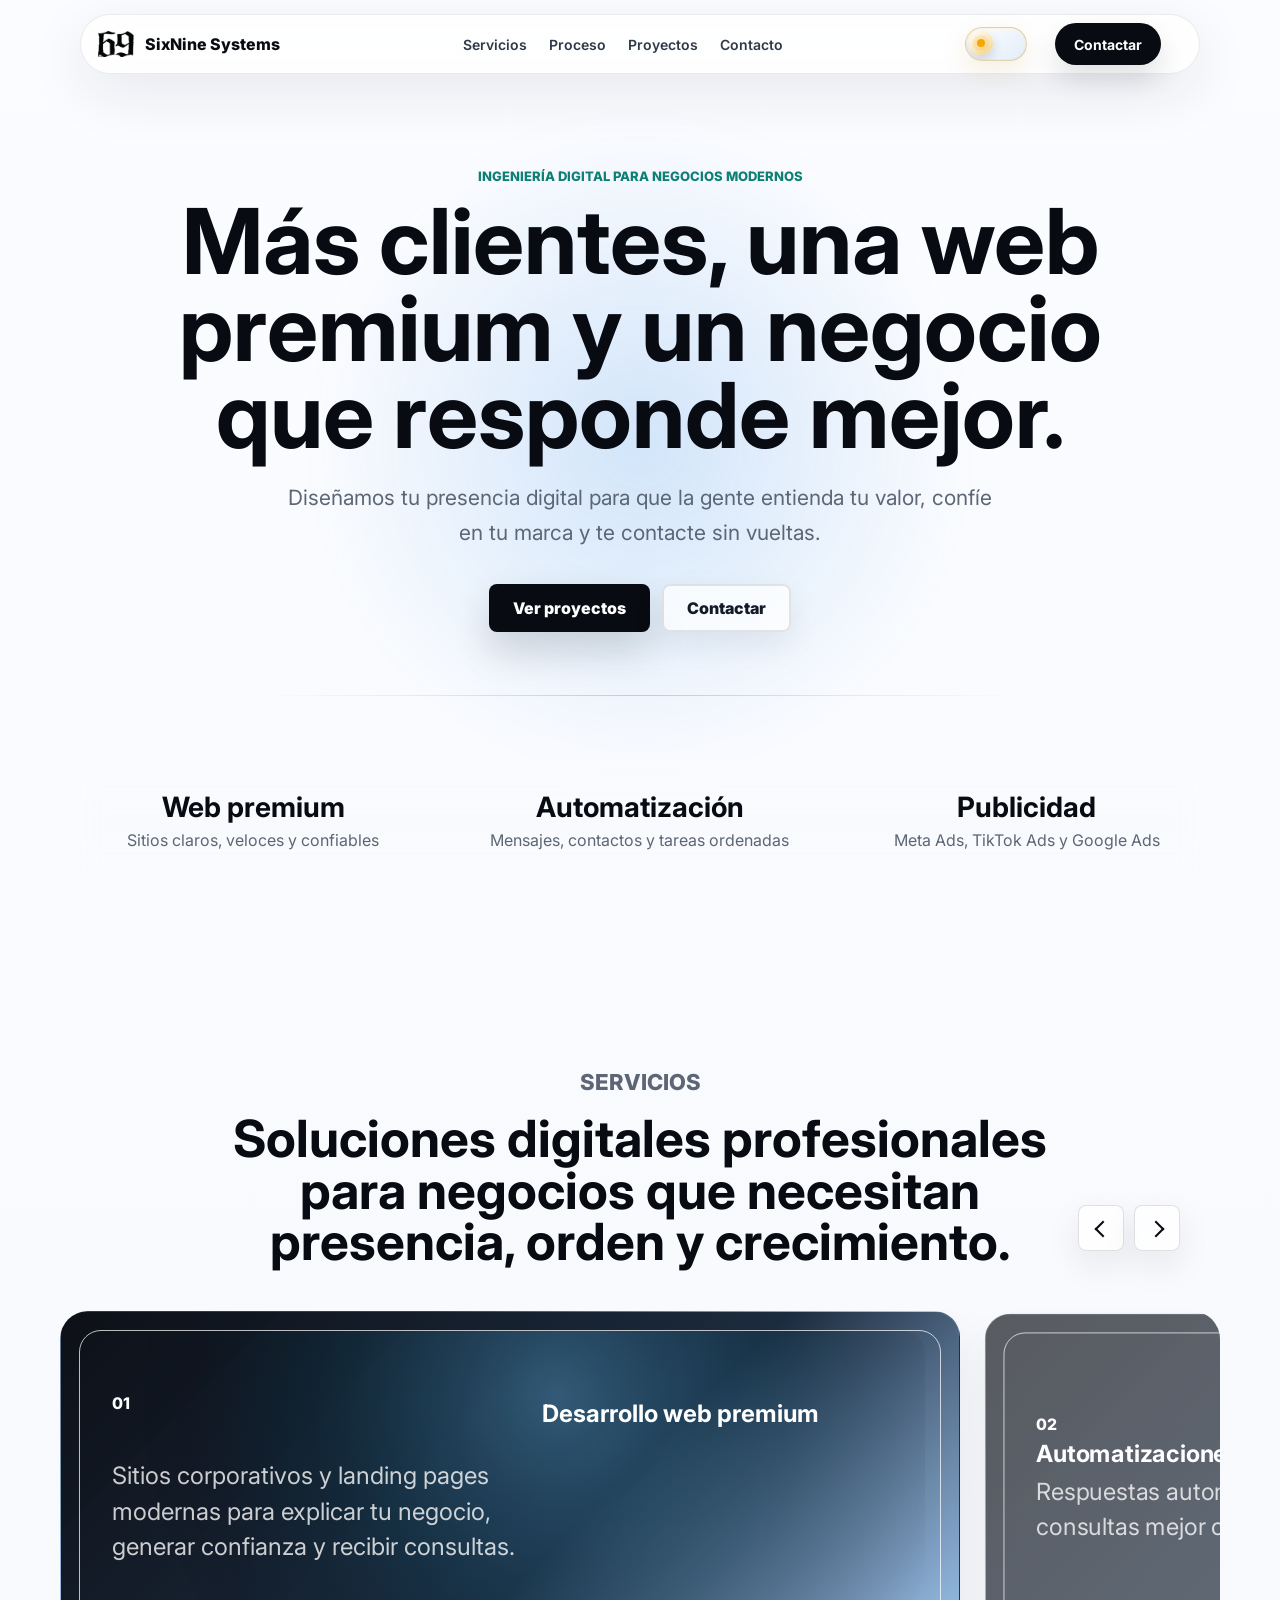
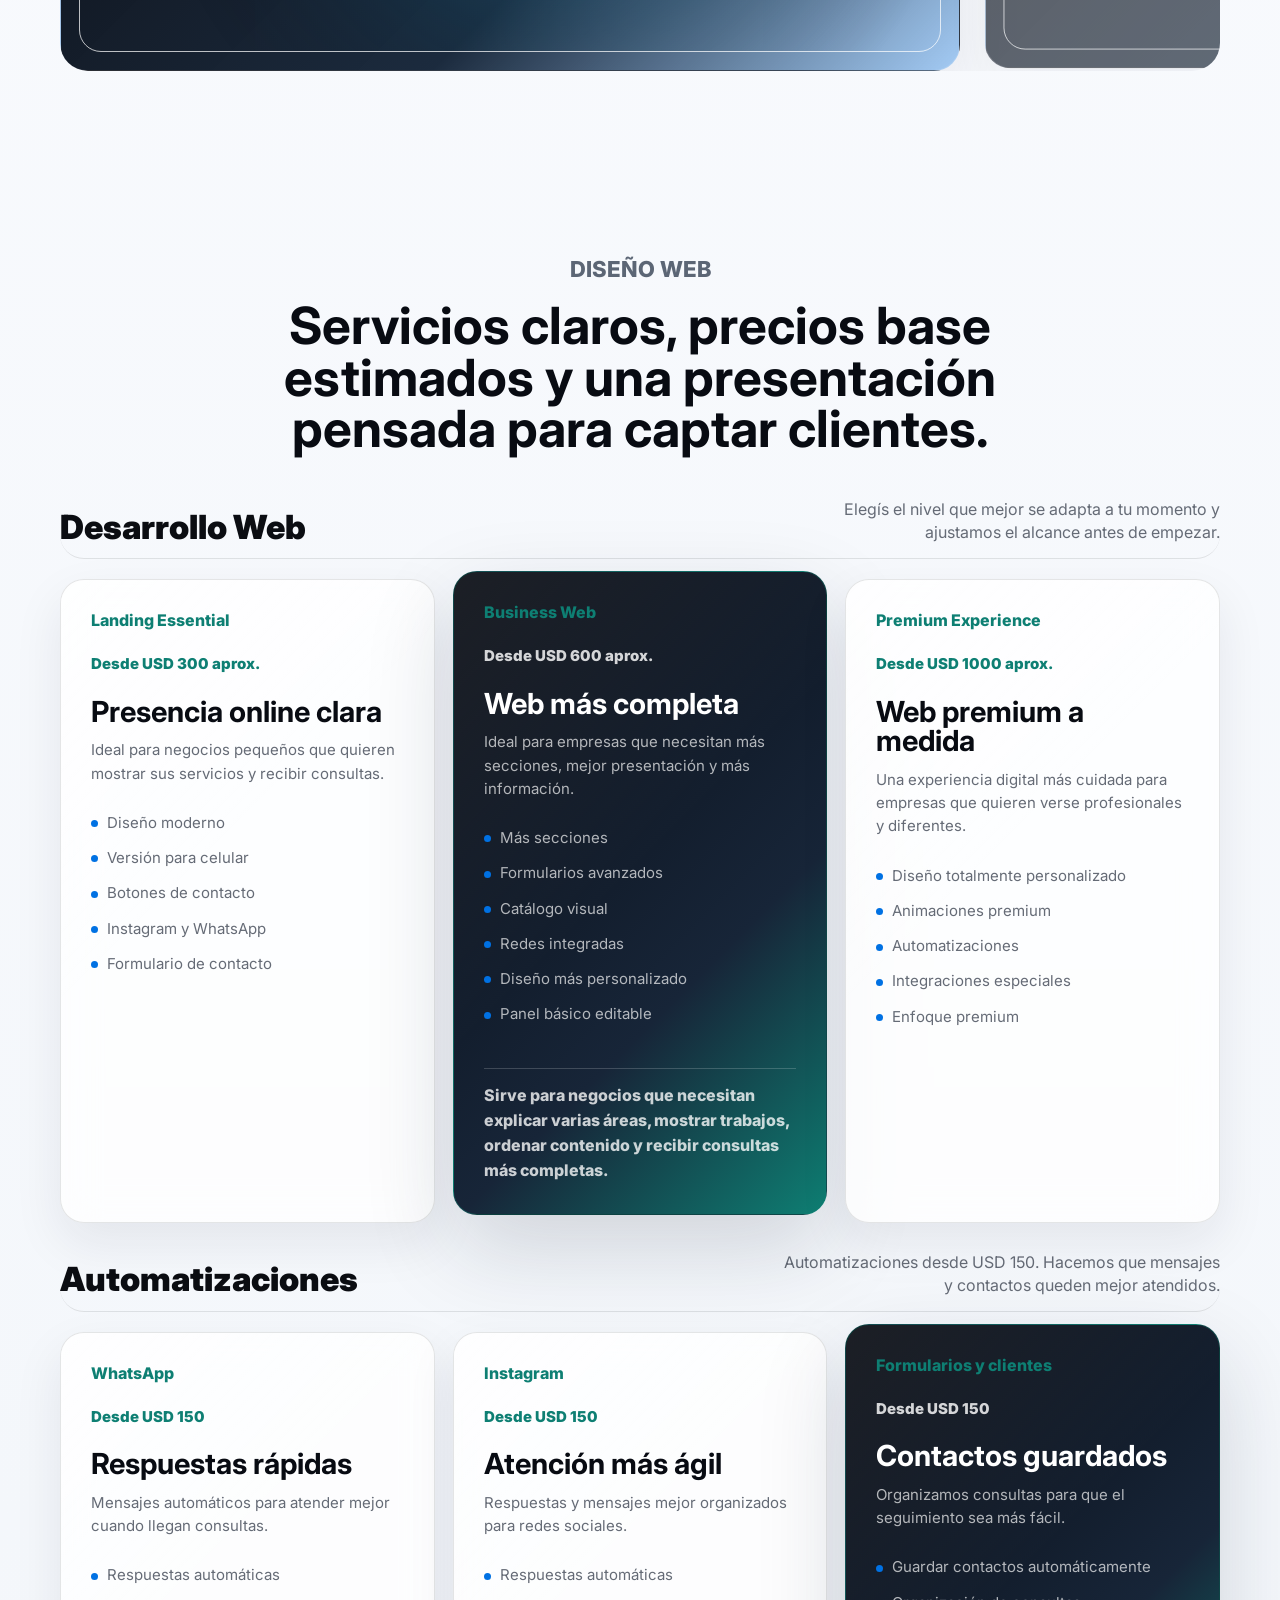
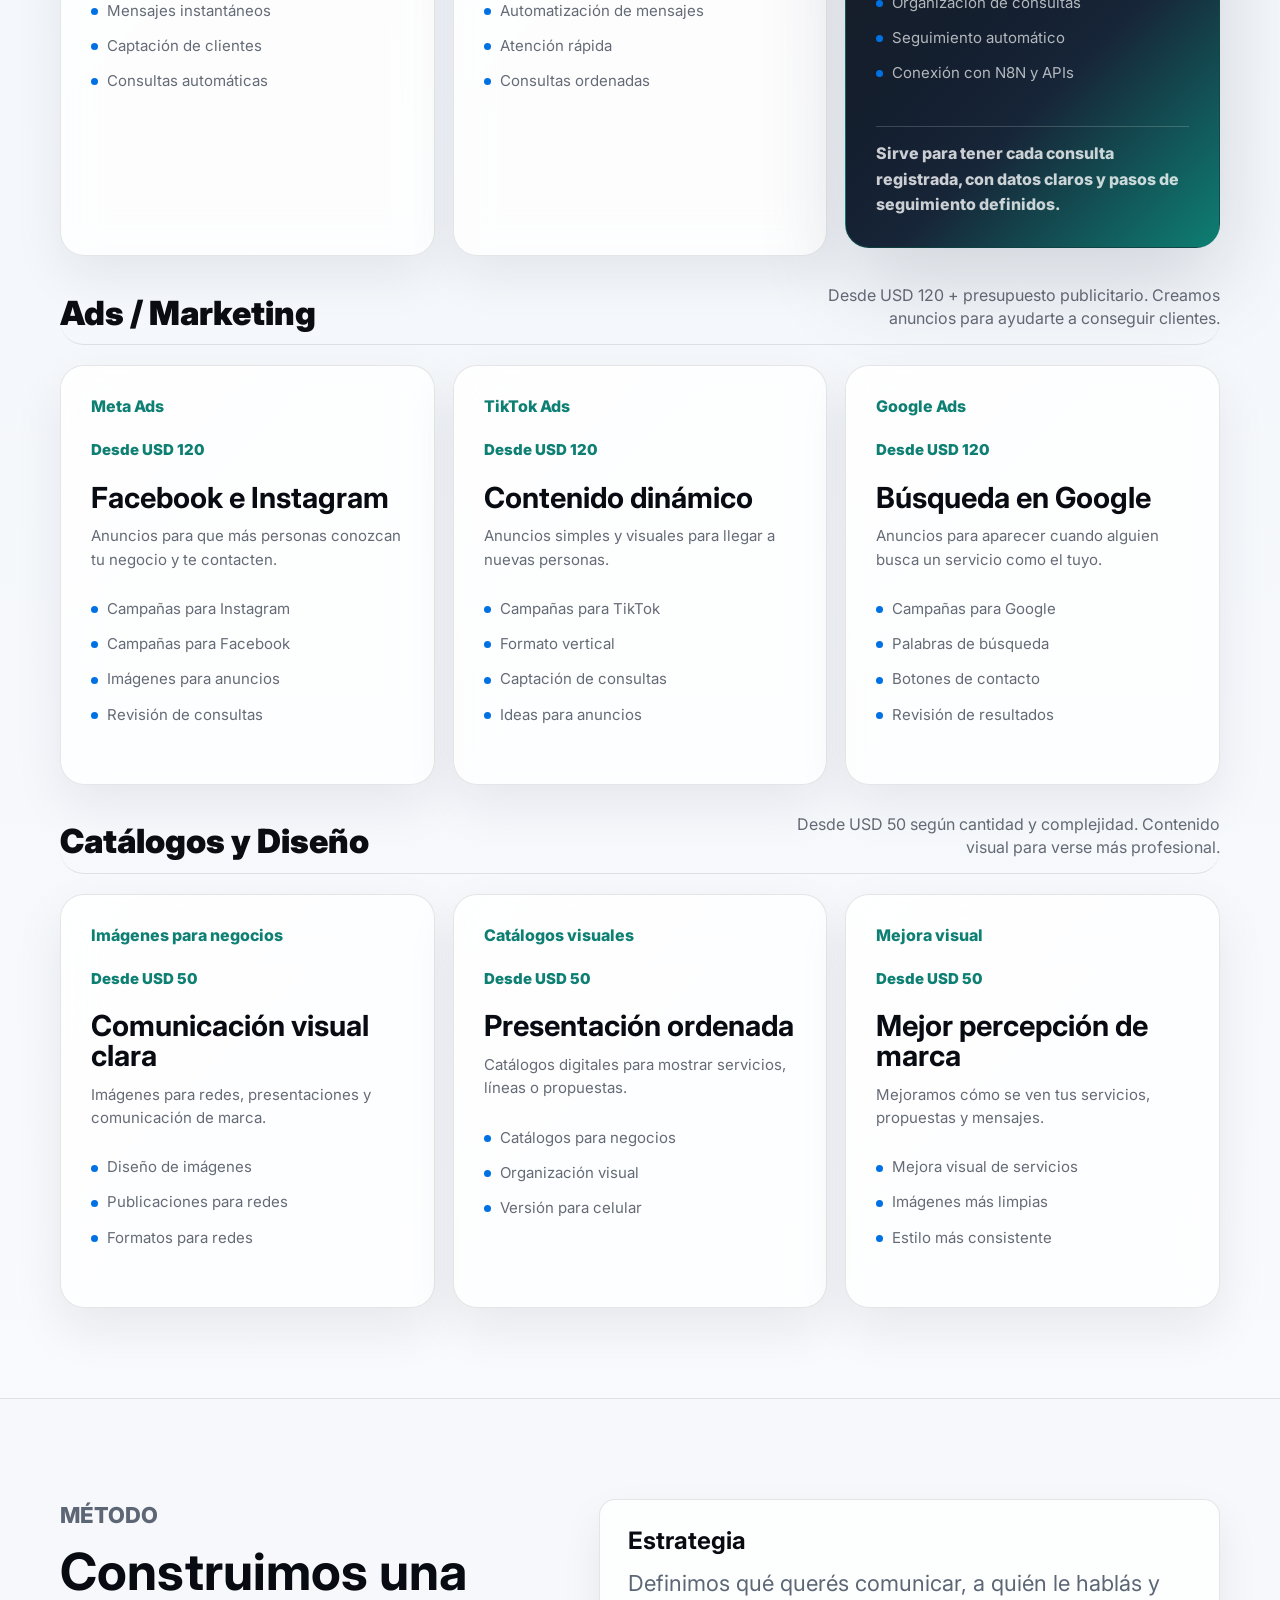
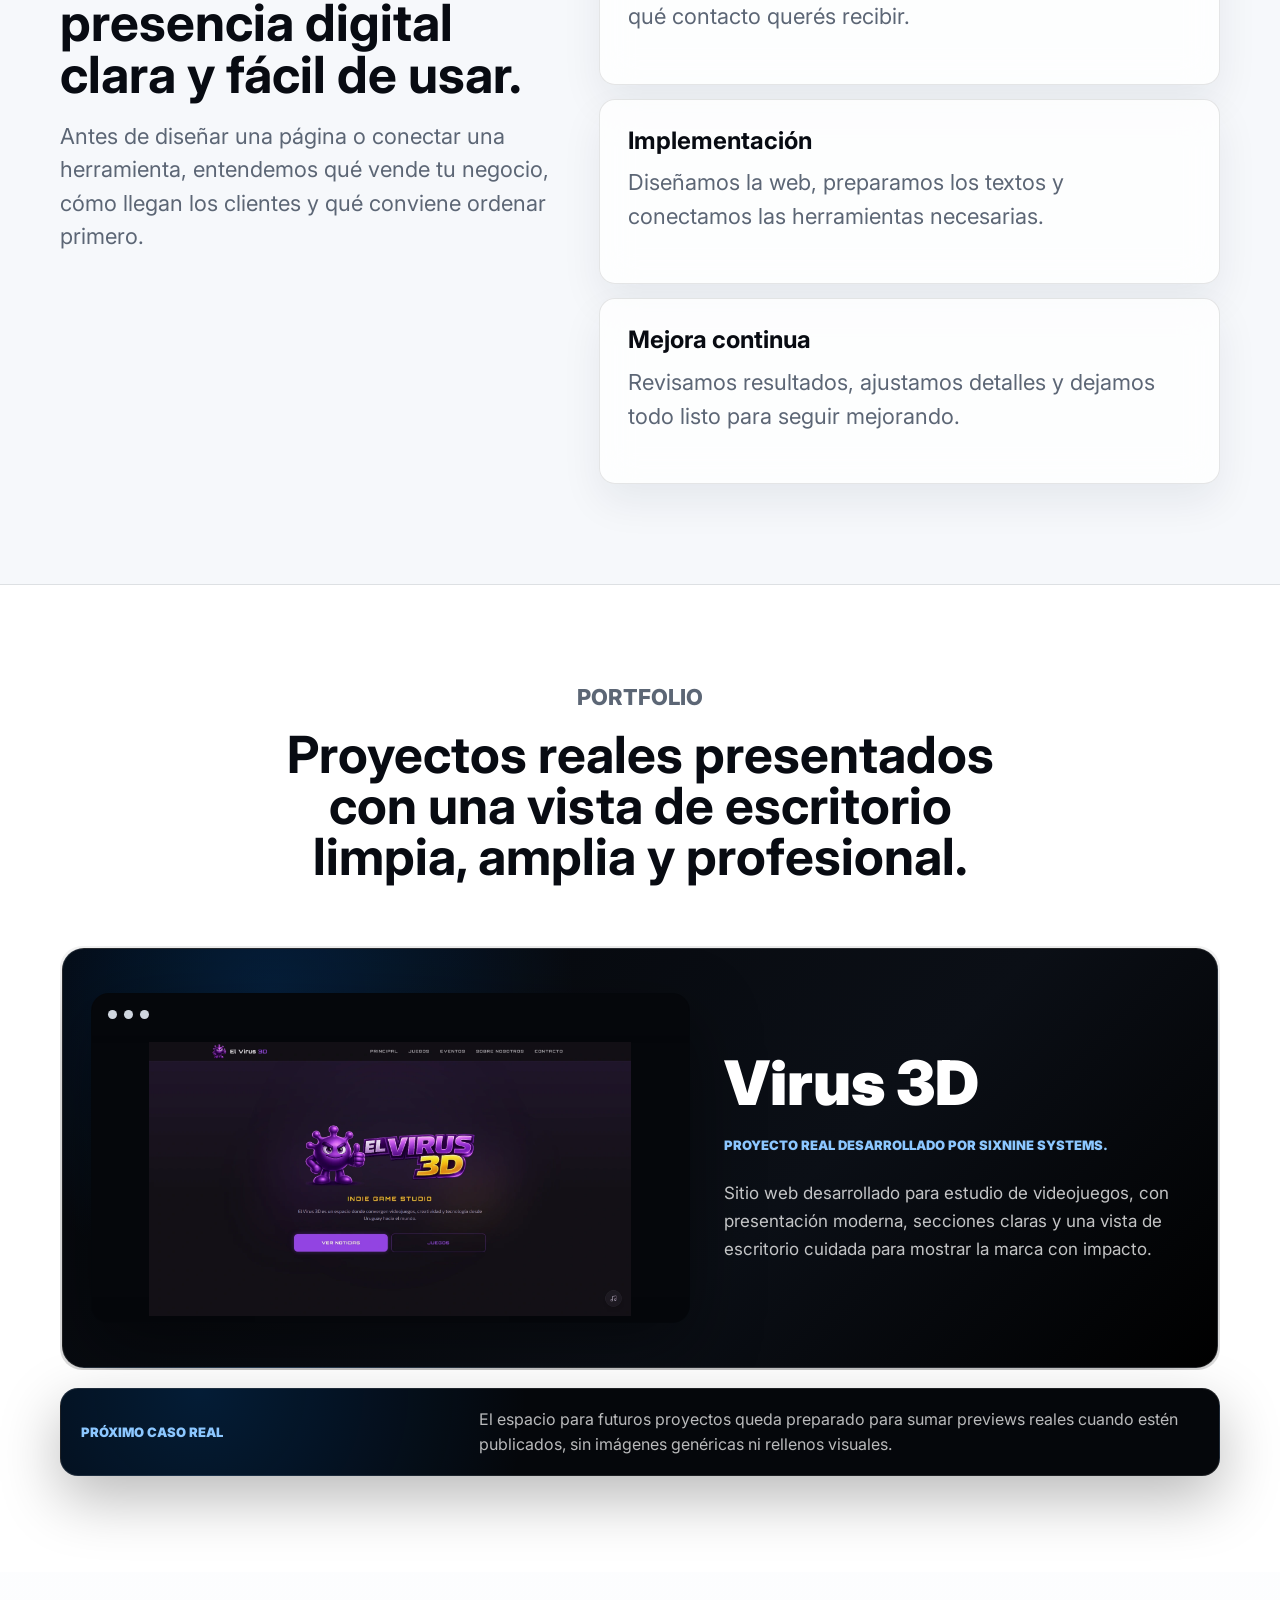
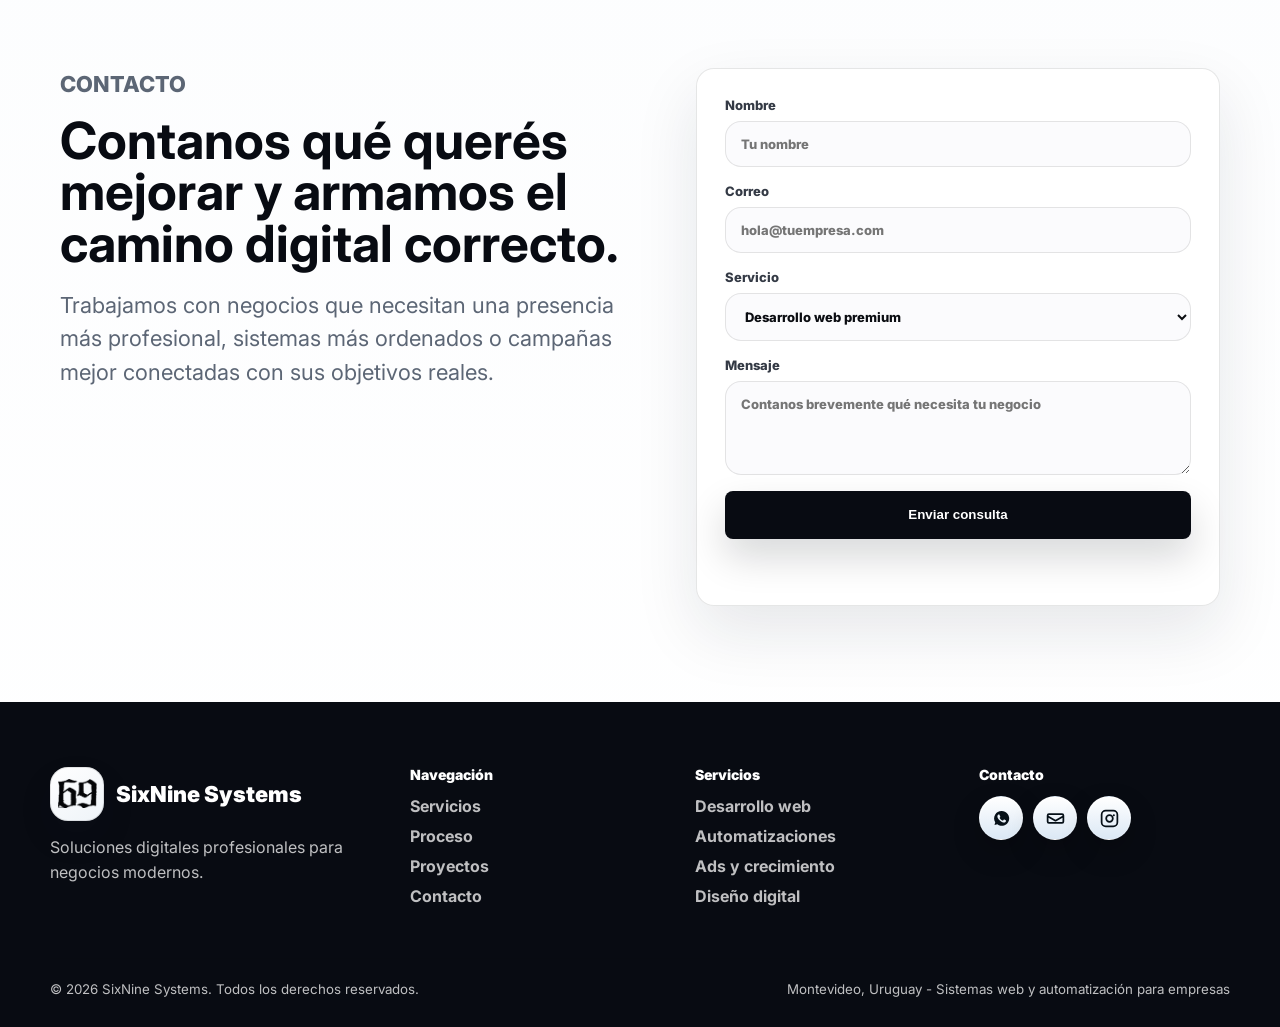
==== commit 9e447515: "Polish Spanish copy and portfolio case" ====
--- a/index.html
+++ b/index.html
@@ -3,10 +3,10 @@
   <head>
     <meta charset="UTF-8" />
     <meta name="viewport" content="width=device-width, initial-scale=1.0" />
-    <title>SixNine Systems | Sistemas web y automatizacion para empresas</title>
+    <title>SixNine Systems | Sistemas web y automatización para empresas</title>
     <meta
       name="description"
-      content="SixNine Systems desarrolla landing pages, sitios web premium, automatizaciones, integraciones digitales y campanas de crecimiento para negocios modernos."
+      content="SixNine Systems desarrolla landing pages, sitios web premium, automatizaciones, integraciones digitales y campañas de crecimiento para negocios modernos."
     />
     <link rel="preconnect" href="https://fonts.googleapis.com" />
     <link rel="preconnect" href="https://fonts.gstatic.com" crossorigin />
@@ -14,7 +14,7 @@
       href="https://fonts.googleapis.com/css2?family=Inter:wght@400;500;600;700;800&display=swap"
       rel="stylesheet"
     />
-    <link rel="stylesheet" href="./styles.css?v=17" />
+    <link rel="stylesheet" href="./styles.css?v=18" />
     <link rel="icon" href="./assets/favicon.ico" sizes="any" />
     <link rel="icon" type="image/png" href="./assets/favicon-69.png" />
     <link rel="apple-touch-icon" href="./assets/favicon/favicon-180.png" />
@@ -27,7 +27,7 @@
         </span>
         <span>SixNine Systems</span>
       </a>
-      <nav class="desktop-nav" aria-label="Navegacion principal">
+      <nav class="desktop-nav" aria-label="Navegación principal">
         <a href="#servicios">Servicios</a>
         <a href="#proceso">Proceso</a>
         <a href="#portfolio">Proyectos</a>
@@ -54,10 +54,10 @@
     <main id="top">
       <section class="hero section-shell">
         <div class="hero-copy">
-          <p class="eyebrow">Ingenieria digital para negocios modernos</p>
-          <h1>Mas clientes, una web premium y un negocio que responde mejor.</h1>
+          <p class="eyebrow">Ingeniería digital para negocios modernos</p>
+          <h1>Más clientes, una web premium y un negocio que responde mejor.</h1>
           <p class="hero-text">
-            Disenamos tu presencia digital para que la gente entienda tu valor, confie en tu marca y te contacte sin vueltas.
+            Diseñamos tu presencia digital para que la gente entienda tu valor, confíe en tu marca y te contacte sin vueltas.
           </p>
           <div class="hero-actions">
             <a class="button primary" href="#portfolio">Ver proyectos</a>
@@ -72,7 +72,7 @@
           <span>Sitios claros, veloces y confiables</span>
         </div>
         <div>
-          <strong>Automatizacion</strong>
+          <strong>Automatización</strong>
           <span>Mensajes, contactos y tareas ordenadas</span>
         </div>
         <div>
@@ -103,12 +103,12 @@
             <article class="service-card service-slide">
               <span>02</span>
               <h3>Automatizaciones</h3>
-              <p>Respuestas automaticas, contactos guardados y consultas mejor organizadas.</p>
+              <p>Respuestas automáticas, contactos guardados y consultas mejor organizadas.</p>
               <img class="service-visual" src="./assets/service-automation.svg" alt="" aria-hidden="true" />
             </article>
             <article class="service-card service-slide">
               <span>03</span>
-              <h3>Integracion digital</h3>
+              <h3>Integración digital</h3>
               <p>Conectamos herramientas digitales para que trabajes con menos tareas repetidas.</p>
               <img class="service-visual" src="./assets/service-integration.svg" alt="" aria-hidden="true" />
             </article>
@@ -120,8 +120,8 @@
             </article>
             <article class="service-card service-slide">
               <span>05</span>
-              <h3>Catalogos e imagenes</h3>
-              <p>Diseno de catalogos visuales, piezas para redes y presentaciones digitales para negocios.</p>
+              <h3>Catálogos e imágenes</h3>
+              <p>Diseño de catálogos visuales, piezas para redes y presentaciones digitales para negocios.</p>
               <img class="service-visual" src="./assets/service-catalog-design.svg" alt="" aria-hidden="true" />
             </article>
             <article class="service-card service-slide">
@@ -136,55 +136,55 @@
 
       <section class="section-shell services-catalog" id="diseno-web">
         <div class="section-heading">
-          <p class="eyebrow">Diseno Web</p>
-          <h2>Servicios claros, precios base estimados y una presentacion pensada para captar clientes.</h2>
+          <p class="eyebrow">Diseño Web</p>
+          <h2>Servicios claros, precios base estimados y una presentación pensada para captar clientes.</h2>
         </div>
         <div class="plan-category">
           <div class="plan-category-heading">
             <p>Desarrollo Web</p>
-            <span>Elegis el nivel que mejor se adapta a tu momento y ajustamos el alcance antes de empezar.</span>
+            <span>Elegís el nivel que mejor se adapta a tu momento y ajustamos el alcance antes de empezar.</span>
           </div>
           <div class="pricing-grid service-tier-grid">
             <article class="price-card expand-card" data-expand-card data-expand-group="web" tabindex="0" aria-expanded="false">
               <p>Landing Essential</p>
               <strong class="price-pill">Desde USD 300 aprox.</strong>
               <h3>Presencia online clara</h3>
-              <span>Ideal para negocios pequenos que quieren mostrar sus servicios y recibir consultas.</span>
-              <ul>
-                <li>Diseno moderno</li>
-                <li>Version para celular</li>
+              <span>Ideal para negocios pequeños que quieren mostrar sus servicios y recibir consultas.</span>
+              <ul>
+                <li>Diseño moderno</li>
+                <li>Versión para celular</li>
                 <li>Botones de contacto</li>
                 <li>Instagram y WhatsApp</li>
                 <li>Formulario de contacto</li>
               </ul>
               <div class="card-more">
-                <p>Una web directa para que la gente entienda que haces, vea tu negocio con confianza y pueda contactarte facil.</p>
+                <p>Una web directa para que la gente entienda qué haces, vea tu negocio con confianza y pueda contactarte fácil.</p>
               </div>
             </article>
             <article class="price-card featured expand-card is-expanded" data-expand-card data-expand-group="web" tabindex="0" aria-expanded="true">
               <p>Business Web</p>
               <strong class="price-pill">Desde USD 600 aprox.</strong>
-              <h3>Web mas completa</h3>
-              <span>Ideal para empresas que necesitan mas secciones, mejor presentacion y mas informacion.</span>
-              <ul>
-                <li>Mas secciones</li>
+              <h3>Web más completa</h3>
+              <span>Ideal para empresas que necesitan más secciones, mejor presentación y más información.</span>
+              <ul>
+                <li>Más secciones</li>
                 <li>Formularios avanzados</li>
-                <li>Catalogo visual</li>
+                <li>Catálogo visual</li>
                 <li>Redes integradas</li>
-                <li>Diseno mas personalizado</li>
-                <li>Panel basico editable</li>
-              </ul>
-              <div class="card-more">
-                <p>Sirve para negocios que necesitan explicar varias areas, mostrar trabajos, ordenar contenido y recibir consultas mas completas.</p>
+                <li>Diseño más personalizado</li>
+                <li>Panel básico editable</li>
+              </ul>
+              <div class="card-more">
+                <p>Sirve para negocios que necesitan explicar varias áreas, mostrar trabajos, ordenar contenido y recibir consultas más completas.</p>
               </div>
             </article>
             <article class="price-card expand-card" data-expand-card data-expand-group="web" tabindex="0" aria-expanded="false">
               <p>Premium Experience</p>
               <strong class="price-pill">Desde USD 1000 aprox.</strong>
               <h3>Web premium a medida</h3>
-              <span>Una experiencia digital mas cuidada para empresas que quieren verse profesionales y diferentes.</span>
-              <ul>
-                <li>Diseno totalmente personalizado</li>
+              <span>Una experiencia digital más cuidada para empresas que quieren verse profesionales y diferentes.</span>
+              <ul>
+                <li>Diseño totalmente personalizado</li>
                 <li>Animaciones premium</li>
                 <li>Automatizaciones</li>
                 <li>Integraciones especiales</li>
@@ -206,27 +206,27 @@
             <article class="price-card expand-card" data-expand-card data-expand-group="auto" tabindex="0" aria-expanded="false">
               <p>WhatsApp</p>
               <strong class="price-pill">Desde USD 150</strong>
-              <h3>Respuestas rapidas</h3>
-              <span>Mensajes automaticos para atender mejor cuando llegan consultas.</span>
-              <ul>
-                <li>Respuestas automaticas</li>
-                <li>Mensajes instantaneos</li>
-                <li>Captacion de clientes</li>
-                <li>Consultas automaticas</li>
-              </ul>
-              <div class="card-more">
-                <p>Ayuda a responder mas rapido, ordenar preguntas frecuentes y no perder contactos importantes.</p>
+              <h3>Respuestas rápidas</h3>
+              <span>Mensajes automáticos para atender mejor cuando llegan consultas.</span>
+              <ul>
+                <li>Respuestas automáticas</li>
+                <li>Mensajes instantáneos</li>
+                <li>Captación de clientes</li>
+                <li>Consultas automáticas</li>
+              </ul>
+              <div class="card-more">
+                <p>Ayuda a responder más rápido, ordenar preguntas frecuentes y no perder contactos importantes.</p>
               </div>
             </article>
             <article class="price-card expand-card" data-expand-card data-expand-group="auto" tabindex="0" aria-expanded="false">
               <p>Instagram</p>
               <strong class="price-pill">Desde USD 150</strong>
-              <h3>Atencion mas agil</h3>
+              <h3>Atención más ágil</h3>
               <span>Respuestas y mensajes mejor organizados para redes sociales.</span>
               <ul>
-                <li>Respuestas automaticas</li>
-                <li>Automatizacion de mensajes</li>
-                <li>Atencion rapida</li>
+                <li>Respuestas automáticas</li>
+                <li>Automatización de mensajes</li>
+                <li>Atención rápida</li>
                 <li>Consultas ordenadas</li>
               </ul>
               <div class="card-more">
@@ -237,12 +237,12 @@
               <p>Formularios y clientes</p>
               <strong class="price-pill">Desde USD 150</strong>
               <h3>Contactos guardados</h3>
-              <span>Organizamos consultas para que el seguimiento sea mas facil.</span>
-              <ul>
-                <li>Guardar contactos automaticamente</li>
-                <li>Organizacion de consultas</li>
-                <li>Seguimiento automatico</li>
-                <li>Conexion con N8N y APIs</li>
+              <span>Organizamos consultas para que el seguimiento sea más fácil.</span>
+              <ul>
+                <li>Guardar contactos automáticamente</li>
+                <li>Organización de consultas</li>
+                <li>Seguimiento automático</li>
+                <li>Conexión con N8N y APIs</li>
               </ul>
               <div class="card-more">
                 <p>Sirve para tener cada consulta registrada, con datos claros y pasos de seguimiento definidos.</p>
@@ -261,45 +261,45 @@
               <p>Meta Ads</p>
               <strong class="price-pill">Desde USD 120</strong>
               <h3>Facebook e Instagram</h3>
-              <span>Anuncios para que mas personas conozcan tu negocio y te contacten.</span>
-              <ul>
-                <li>Campanas para Instagram</li>
-                <li>Campanas para Facebook</li>
-                <li>Imagenes para anuncios</li>
-                <li>Revision de consultas</li>
-              </ul>
-              <div class="card-more">
-                <p>Preparamos anuncios claros, con piezas visuales y seguimiento basico de los contactos generados.</p>
+              <span>Anuncios para que más personas conozcan tu negocio y te contacten.</span>
+              <ul>
+                <li>Campañas para Instagram</li>
+                <li>Campañas para Facebook</li>
+                <li>Imágenes para anuncios</li>
+                <li>Revisión de consultas</li>
+              </ul>
+              <div class="card-more">
+                <p>Preparamos anuncios claros, con piezas visuales y seguimiento básico de los contactos generados.</p>
               </div>
             </article>
             <article class="price-card expand-card" data-expand-card data-expand-group="ads" tabindex="0" aria-expanded="false">
               <p>TikTok Ads</p>
               <strong class="price-pill">Desde USD 120</strong>
-              <h3>Contenido dinamico</h3>
+              <h3>Contenido dinámico</h3>
               <span>Anuncios simples y visuales para llegar a nuevas personas.</span>
               <ul>
-                <li>Campanas para TikTok</li>
+                <li>Campañas para TikTok</li>
                 <li>Formato vertical</li>
-                <li>Captacion de consultas</li>
+                <li>Captación de consultas</li>
                 <li>Ideas para anuncios</li>
               </ul>
               <div class="card-more">
-                <p>Una opcion util para negocios que quieren mostrarse con videos cortos y mensajes directos.</p>
+                <p>Una opción útil para negocios que quieren mostrarse con videos cortos y mensajes directos.</p>
               </div>
             </article>
             <article class="price-card expand-card" data-expand-card data-expand-group="ads" tabindex="0" aria-expanded="false">
               <p>Google Ads</p>
               <strong class="price-pill">Desde USD 120</strong>
-              <h3>Busqueda en Google</h3>
+              <h3>Búsqueda en Google</h3>
               <span>Anuncios para aparecer cuando alguien busca un servicio como el tuyo.</span>
               <ul>
-                <li>Campanas para Google</li>
-                <li>Palabras de busqueda</li>
+                <li>Campañas para Google</li>
+                <li>Palabras de búsqueda</li>
                 <li>Botones de contacto</li>
-                <li>Revision de resultados</li>
-              </ul>
-              <div class="card-more">
-                <p>Ayuda a captar personas que ya estan buscando lo que tu negocio ofrece.</p>
+                <li>Revisión de resultados</li>
+              </ul>
+              <div class="card-more">
+                <p>Ayuda a captar personas que ya están buscando lo que tu negocio ofrece.</p>
               </div>
             </article>
           </div>
@@ -307,50 +307,50 @@
 
         <div class="plan-category">
           <div class="plan-category-heading">
-            <p>Catalogos y Diseno</p>
-            <span>Desde USD 50 segun cantidad y complejidad. Contenido visual para verse mas profesional.</span>
+            <p>Catálogos y Diseño</p>
+            <span>Desde USD 50 según cantidad y complejidad. Contenido visual para verse más profesional.</span>
           </div>
           <div class="pricing-grid service-tier-grid design-tier-grid">
             <article class="price-card expand-card" data-expand-card data-expand-group="design" tabindex="0" aria-expanded="false">
-              <p>Imagenes para negocios</p>
+              <p>Imágenes para negocios</p>
               <strong class="price-pill">Desde USD 50</strong>
-              <h3>Comunicacion visual clara</h3>
-              <span>Imagenes para redes, presentaciones y comunicacion de marca.</span>
-              <ul>
-                <li>Diseno de imagenes</li>
+              <h3>Comunicación visual clara</h3>
+              <span>Imágenes para redes, presentaciones y comunicación de marca.</span>
+              <ul>
+                <li>Diseño de imágenes</li>
                 <li>Publicaciones para redes</li>
                 <li>Formatos para redes</li>
               </ul>
               <div class="card-more">
-                <p>Mejoramos la forma en que se ve tu negocio en Instagram, WhatsApp, catalogos digitales y anuncios.</p>
+                <p>Mejoramos la forma en que se ve tu negocio en Instagram, WhatsApp, catálogos digitales y anuncios.</p>
               </div>
             </article>
             <article class="price-card expand-card" data-expand-card data-expand-group="design" tabindex="0" aria-expanded="false">
-              <p>Catalogos visuales</p>
+              <p>Catálogos visuales</p>
               <strong class="price-pill">Desde USD 50</strong>
-              <h3>Presentacion ordenada</h3>
-              <span>Catalogos digitales para mostrar servicios, lineas o propuestas.</span>
-              <ul>
-                <li>Catalogos para negocios</li>
-                <li>Organizacion visual</li>
-                <li>Version para celular</li>
-              </ul>
-              <div class="card-more">
-                <p>Ordenamos la informacion para que tus clientes entiendan rapido que ofreces.</p>
+              <h3>Presentación ordenada</h3>
+              <span>Catálogos digitales para mostrar servicios, líneas o propuestas.</span>
+              <ul>
+                <li>Catálogos para negocios</li>
+                <li>Organización visual</li>
+                <li>Versión para celular</li>
+              </ul>
+              <div class="card-more">
+                <p>Ordenamos la información para que tus clientes entiendan rápido qué ofreces.</p>
               </div>
             </article>
             <article class="price-card expand-card" data-expand-card data-expand-group="design" tabindex="0" aria-expanded="false">
               <p>Mejora visual</p>
               <strong class="price-pill">Desde USD 50</strong>
-              <h3>Mejor percepcion de marca</h3>
-              <span>Mejoramos como se ven tus servicios, propuestas y mensajes.</span>
+              <h3>Mejor percepción de marca</h3>
+              <span>Mejoramos cómo se ven tus servicios, propuestas y mensajes.</span>
               <ul>
                 <li>Mejora visual de servicios</li>
-                <li>Imagenes mas limpias</li>
-                <li>Estilo mas consistente</li>
-              </ul>
-              <div class="card-more">
-                <p>Un ajuste visual cuidado puede hacer que tu marca y tus servicios se perciban mas confiables.</p>
+                <li>Imágenes más limpias</li>
+                <li>Estilo más consistente</li>
+              </ul>
+              <div class="card-more">
+                <p>Un ajuste visual cuidado puede hacer que tu marca y tus servicios se perciban más confiables.</p>
               </div>
             </article>
           </div>
@@ -360,21 +360,21 @@
       <section class="feature-band" id="proceso">
         <div class="section-shell automation-layout">
           <div>
-            <p class="eyebrow">Metodo</p>
-            <h2>Construimos una presencia digital clara y facil de usar.</h2>
+            <p class="eyebrow">Método</p>
+            <h2>Construimos una presencia digital clara y fácil de usar.</h2>
             <p>
-              Antes de disenar una pagina o conectar una herramienta, entendemos que vende tu negocio,
-              como llegan los clientes y que conviene ordenar primero.
+              Antes de diseñar una página o conectar una herramienta, entendemos qué vende tu negocio,
+              cómo llegan los clientes y qué conviene ordenar primero.
             </p>
           </div>
           <div class="automation-list">
             <article>
               <h3>Estrategia</h3>
-              <p>Definimos que queres comunicar, a quien le hablas y que contacto queres recibir.</p>
+              <p>Definimos qué querés comunicar, a quién le hablás y qué contacto querés recibir.</p>
             </article>
             <article>
-              <h3>Implementacion</h3>
-              <p>Disenamos la web, preparamos los textos y conectamos las herramientas necesarias.</p>
+              <h3>Implementación</h3>
+              <p>Diseñamos la web, preparamos los textos y conectamos las herramientas necesarias.</p>
             </article>
             <article>
               <h3>Mejora continua</h3>
@@ -409,15 +409,15 @@
                 <div>
                   <span>Virus 3D</span>
                   <small>Proyecto real desarrollado por SixNine Systems.</small>
-                  <p>Sitio web desarrollado para estudio de videojuegos, con presentacion moderna, secciones claras y una vista de escritorio cuidada para mostrar la marca con impacto.</p>
+                  <p>Sitio web desarrollado para estudio de videojuegos, con presentación moderna, secciones claras y una vista de escritorio cuidada para mostrar la marca con impacto.</p>
                 </div>
               </article>
             </div>
             <div class="carousel-dots" data-carousel-dots aria-label="Indicadores del carrusel"></div>
           </div>
           <div class="future-project-note">
-            <span>Proximo caso real</span>
-            <p>El espacio para futuros proyectos queda preparado para sumar previews reales cuando esten publicados, sin imagenes genericas ni rellenos visuales.</p>
+            <span>Próximo caso real</span>
+            <p>El espacio para futuros proyectos queda preparado para sumar previews reales cuando estén publicados, sin imágenes genéricas ni rellenos visuales.</p>
           </div>
         </div>
       </section>
@@ -425,9 +425,9 @@
       <section class="section-shell contact-section" id="contacto">
         <div>
           <p class="eyebrow">Contacto</p>
-          <h2>Contanos que queres mejorar y armamos el camino digital correcto.</h2>
+          <h2>Contanos qué querés mejorar y armamos el camino digital correcto.</h2>
           <p>
-            Trabajamos con negocios que necesitan una presencia mas profesional, sistemas mas ordenados o campanas
+            Trabajamos con negocios que necesitan una presencia más profesional, sistemas más ordenados o campañas
             mejor conectadas con sus objetivos reales.
           </p>
         </div>
@@ -437,7 +437,7 @@
             <input type="text" name="nombre" placeholder="Tu nombre" required />
           </label>
           <label>
-            Email
+            Correo
             <input type="email" name="correo" placeholder="hola@tuempresa.com" required />
           </label>
           <label>
@@ -446,17 +446,17 @@
               <option>Desarrollo web premium</option>
               <option>Landing page moderna</option>
               <option>Automatizaciones</option>
-              <option>Integracion de herramientas</option>
+              <option>Integración de herramientas</option>
               <option>Meta Ads</option>
               <option>TikTok Ads</option>
               <option>Google Ads</option>
-              <option>Catalogos e imagenes</option>
+              <option>Catálogos e imágenes</option>
               <option>Mejora digital</option>
             </select>
           </label>
           <label>
             Mensaje
-            <textarea name="mensaje" rows="4" placeholder="Contanos brevemente que necesita tu negocio" required></textarea>
+            <textarea name="mensaje" rows="4" placeholder="Contanos brevemente qué necesita tu negocio" required></textarea>
           </label>
           <button class="button primary" type="submit">Enviar consulta</button>
           <p class="form-note" data-contact-message aria-live="polite"></p>
@@ -476,7 +476,7 @@
           <p>Soluciones digitales profesionales para negocios modernos.</p>
         </div>
         <div>
-          <h3>Navegacion</h3>
+          <h3>Navegación</h3>
           <a href="#servicios">Servicios</a>
           <a href="#proceso">Proceso</a>
           <a href="#portfolio">Proyectos</a>
@@ -487,7 +487,7 @@
           <a href="#servicios">Desarrollo web</a>
           <a href="#servicios">Automatizaciones</a>
           <a href="#servicios">Ads y crecimiento</a>
-          <a href="#servicios">Diseno digital</a>
+          <a href="#servicios">Diseño digital</a>
         </div>
         <div>
           <h3>Contacto</h3>
@@ -512,7 +512,7 @@
       </div>
       <div class="footer-bottom">
         <small>&copy; 2026 SixNine Systems. Todos los derechos reservados.</small>
-        <small>Montevideo, Uruguay - Sistemas web y automatizacion para empresas</small>
+        <small>Montevideo, Uruguay - Sistemas web y automatización para empresas</small>
       </div>
     </footer>
 
--- a/styles.css
+++ b/styles.css
@@ -5948,3 +5948,94 @@
   }
 }
 
+/* Final polish: real case reads as a premium black showcase */
+.services-page .portfolio-slide.real-project {
+  grid-template-columns: minmax(260px, 0.9fr) minmax(280px, 0.7fr) !important;
+  min-height: 420px !important;
+  padding: clamp(18px, 3vw, 28px) !important;
+  overflow: hidden !important;
+  color: #ffffff !important;
+  border: 1px solid rgba(255, 255, 255, 0.12) !important;
+  background:
+    radial-gradient(circle at 18% 12%, rgba(0, 113, 227, 0.22), transparent 30%),
+    linear-gradient(135deg, #05070b 0%, #0b0f16 62%, #000000 100%) !important;
+  box-shadow: 0 30px 90px rgba(0, 0, 0, 0.34) !important;
+}
+
+.services-page .portfolio-slide.real-project::after {
+  background: linear-gradient(120deg, rgba(255, 255, 255, 0.12), transparent 38%) !important;
+  opacity: 0.7 !important;
+}
+
+.services-page .portfolio-slide.real-project .project-preview,
+.services-page .portfolio-slide.real-project .clean-preview {
+  min-height: 0 !important;
+  padding: 0 !important;
+}
+
+.services-page .portfolio-slide.real-project .portfolio-photo {
+  width: min(100%, 610px) !important;
+  min-height: 0 !important;
+  max-height: 330px !important;
+  aspect-ratio: 16 / 9 !important;
+  border-radius: 18px !important;
+  background: #05070b !important;
+  box-shadow: 0 24px 70px rgba(0, 0, 0, 0.44) !important;
+}
+
+.services-page .portfolio-slide.real-project .portfolio-photo img {
+  object-fit: contain !important;
+  object-position: center center !important;
+  padding: 6px !important;
+  background: #05070b !important;
+}
+
+.services-page .portfolio-slide.real-project > div:last-child,
+.services-page .portfolio-slide.real-project span {
+  color: #ffffff !important;
+}
+
+.services-page .portfolio-slide.real-project small {
+  color: #8cc7ff !important;
+}
+
+.services-page .portfolio-slide.real-project p {
+  color: rgba(255, 255, 255, 0.76) !important;
+}
+
+.services-page .future-project-note {
+  color: #ffffff !important;
+  border-color: rgba(255, 255, 255, 0.1) !important;
+  background:
+    radial-gradient(circle at 12% 0%, rgba(0, 113, 227, 0.2), transparent 32%),
+    #05070b !important;
+  box-shadow: 0 22px 60px rgba(0, 0, 0, 0.28) !important;
+}
+
+.services-page .future-project-note span {
+  color: #8cc7ff !important;
+}
+
+.services-page .future-project-note p {
+  color: rgba(255, 255, 255, 0.72) !important;
+}
+
+.services-page .site-footer .footer-brand-head,
+.services-page .site-footer .footer-brand-head > span:last-child {
+  color: #ffffff !important;
+}
+
+@media (max-width: 760px) {
+.services-page .portfolio-slide.real-project {
+    grid-template-columns: 1fr !important;
+    min-height: 0 !important;
+    padding: 18px !important;
+    gap: 18px !important;
+  }
+
+  .services-page .portfolio-slide.real-project .portfolio-photo {
+    width: 100% !important;
+    max-height: 240px !important;
+    border-radius: 14px !important;
+  }
+}
